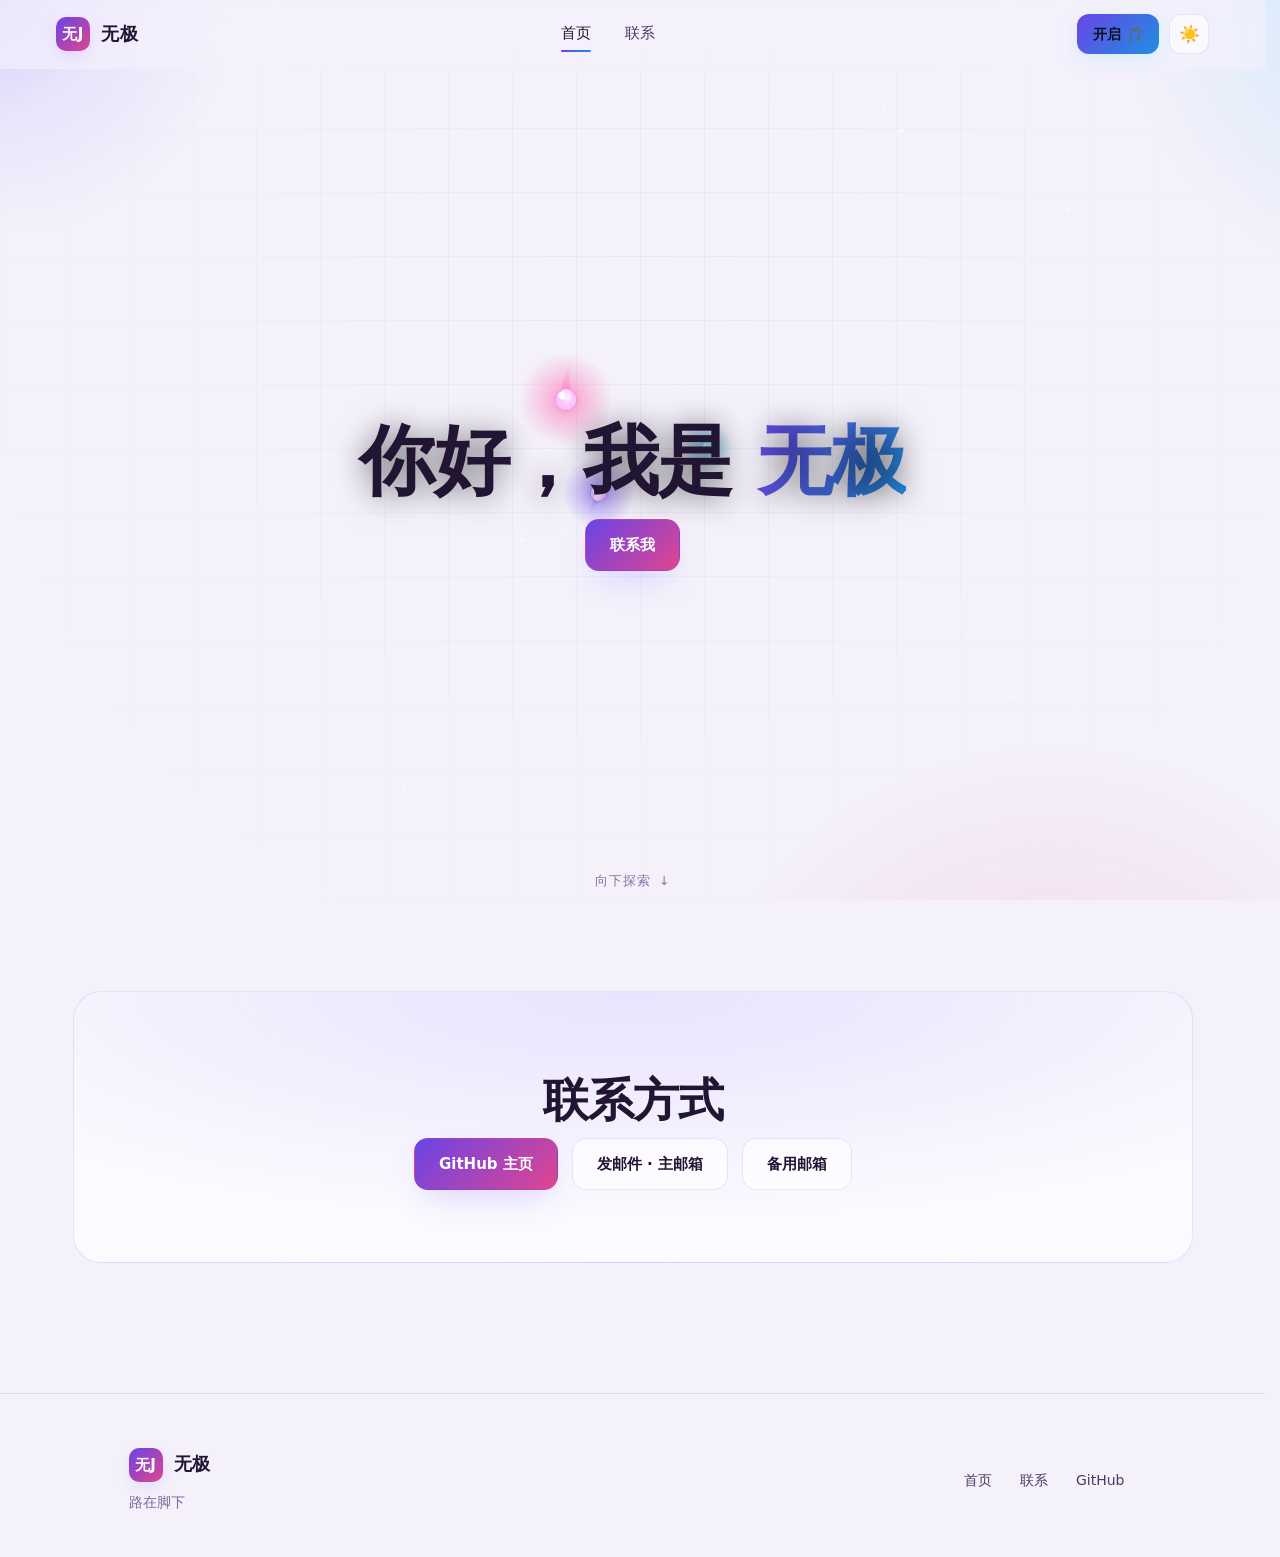
==== index.html @ 73537c63 "20260905001" ====
<!DOCTYPE html>
<html lang="zh-CN" data-theme="dark">
<head>
    <meta charset="UTF-8" />
    <meta name="viewport" content="width=device-width, initial-scale=1.0, viewport-fit=cover" />
    <title>无极 · 博客</title>
    <meta name="description" content="无极的个人博客" />
    <meta name="theme-color" content="#08070d" media="(prefers-color-scheme: dark)" />
    <meta name="theme-color" content="#f4f1fb" media="(prefers-color-scheme: light)" />
    <meta property="og:type" content="website" />
    <meta property="og:title" content="无极 · 博客" />
    <meta property="og:description" content="无极的个人博客" />
    <meta property="og:url" content="https://wuji101026.github.io/" />
    <meta name="twitter:card" content="summary" />
    <meta name="twitter:title" content="无极 · 博客" />
    <meta name="twitter:description" content="无极的个人博客" />
    <link rel="icon" href="data:image/svg+xml,%3Csvg xmlns='http://www.w3.org/2000/svg' viewBox='0 0 100 100'%3E%3Ctext y='.9em' font-size='88'%3E%F0%9F%8C%8C%3C/text%3E%3C/svg%3E" />
    <style>
        /* ========== 主题变量 ========== */
        :root,
        [data-theme="dark"] {
            color-scheme: dark;
            --nav-h: 68px;
            --bg: #08070d;
            --bg-soft: #0e0c16;
            --panel: rgba(255, 255, 255, 0.04);
            --panel-hover: rgba(255, 255, 255, 0.08);
            --border: rgba(255, 255, 255, 0.10);
            --border-strong: rgba(255, 255, 255, 0.18);
            --text: #f4eeff;
            --text-2: #c9bce0;
            --text-muted: #8d7aae;
            --text-faint: #6c5b8e;
            --accent: #8b6dff;
            --accent-2: #5ad1ff;
            --accent-3: #ff6fb0;
            --glow: rgba(139, 109, 255, 0.45);
            --grid-line: rgba(255, 255, 255, 0.045);
            --shadow: 0 30px 80px -30px rgba(0, 0, 0, 0.85);
            --nav-bg: rgba(8, 7, 13, 0.62);
        }

        [data-theme="light"] {
            color-scheme: light;
            --bg: #f4f1fb;
            --bg-soft: #ece6f7;
            --panel: rgba(255, 255, 255, 0.62);
            --panel-hover: rgba(255, 255, 255, 0.92);
            --border: rgba(124, 92, 255, 0.16);
            --border-strong: rgba(124, 92, 255, 0.34);
            --text: #221433;
            --text-2: #4d3a66;
            --text-muted: #7c6799;
            --text-faint: #a390bf;
            --accent: #6a44e6;
            --accent-2: #1f8fe0;
            --accent-3: #e0458f;
            --glow: rgba(124, 92, 255, 0.30);
            --grid-line: rgba(90, 60, 160, 0.06);
            --shadow: 0 30px 70px -34px rgba(110, 70, 180, 0.40);
            --nav-bg: rgba(244, 241, 251, 0.70);
        }

        * { margin: 0; padding: 0; box-sizing: border-box; }
        html {
            scroll-behavior: smooth;
            scroll-padding-top: var(--nav-h);
            /* 滚动条槽常驻：滚动条出现/消失不再引发整页重排 */
            scrollbar-gutter: stable;
            -webkit-text-size-adjust: 100%;
            text-size-adjust: 100%;
        }
        body {
            font-family: "PingFang SC", "Microsoft YaHei", system-ui, -apple-system, "Segoe UI", sans-serif;
            background: var(--bg);
            color: var(--text);
            line-height: 1.6;
            overflow-x: hidden;
            overscroll-behavior-y: contain;
            -webkit-font-smoothing: antialiased;
            transition: background 0.4s ease, color 0.4s ease;
        }
        /* 去除移动端点击高亮；交互元素统一用 :active 反馈代替（见「触屏反馈」段） */
        a, button { -webkit-tap-highlight-color: transparent; touch-action: manipulation; }

        /* ========== 背景层 ========== */
        .bg-fx {
            position: fixed;
            inset: 0;
            z-index: -2;
            overflow: hidden;
            pointer-events: none;
        }
        .bg-fx::before {
            content: "";
            position: absolute;
            inset: -30%;
            background:
                radial-gradient(40vw 40vw at 12% 8%, var(--glow), transparent 60%),
                radial-gradient(38vw 38vw at 88% 18%, rgba(90, 209, 255, 0.30), transparent 60%),
                radial-gradient(46vw 46vw at 70% 96%, rgba(255, 111, 176, 0.26), transparent 62%);
            filter: blur(20px);
            opacity: 0.9;
            animation: floatGlow 24s ease-in-out infinite alternate;
        }
        .bg-fx::after {
            content: "";
            position: absolute;
            inset: 0;
            background-image:
                linear-gradient(var(--grid-line) 1px, transparent 1px),
                linear-gradient(90deg, var(--grid-line) 1px, transparent 1px);
            background-size: 64px 64px;
            mask-image: radial-gradient(circle at 50% 35%, #000 0%, transparent 78%);
            -webkit-mask-image: radial-gradient(circle at 50% 35%, #000 0%, transparent 78%);
        }
        @keyframes floatGlow {
            0% { transform: translate3d(0,0,0) scale(1); }
            100% { transform: translate3d(2%, -3%, 0) scale(1.08); }
        }

        /* 三体运动：全屏背景板（位于 bg-fx 之上、页面内容之下） */
        .three-bg {
            position: fixed;
            inset: 0;
            z-index: -1;
            overflow: hidden;
            pointer-events: none;
            opacity: 0.85;
        }

        /* ========== 动态：滚动进度 + 光标光晕 ========== */
        .progress {
            position: fixed;
            top: 0; left: 0;
            height: 3px;
            width: 0%;
            background: linear-gradient(90deg, var(--accent), var(--accent-2), var(--accent-3));
            z-index: 60;
            transition: width 0.1s linear;
        }
        .cursor-glow {
            position: fixed;
            top: 0; left: 0;
            width: 540px; height: 540px;
            margin: -270px 0 0 -270px;
            border-radius: 50%;
            background: radial-gradient(circle, var(--glow), transparent 62%);
            opacity: 0.5;
            pointer-events: none;
            z-index: -1;
            will-change: transform;
            transition: opacity 0.3s ease;
        }
        @media (hover: none) { .cursor-glow { display: none; } }
        /* 触屏低端机：背景光晕层 blur 半径减半（大半径高斯模糊的初次光栅化最贵，且纹理更占显存），观感几乎无差 */
        @media (hover: none) and (pointer: coarse) {
            .bg-fx::before { filter: blur(12px); }
        }

        /* ========== 导航 ========== */
        .nav {
            position: sticky;
            top: 0;
            z-index: 50;
            display: flex;
            align-items: center;
            justify-content: space-between;
            gap: 16px;
            padding: 14px clamp(18px, 5vw, 56px);
            padding-left: max(clamp(18px, 5vw, 56px), env(safe-area-inset-left));
            padding-right: max(clamp(18px, 5vw, 56px), env(safe-area-inset-right));
            background: var(--nav-bg);
            backdrop-filter: blur(16px) saturate(150%);
            -webkit-backdrop-filter: blur(16px) saturate(150%);
            border-bottom: 1px solid transparent;
            transition: border-color 0.3s ease, background 0.3s ease;
        }
        .nav.scrolled { border-bottom-color: var(--border); }

        .brand {
            display: flex;
            align-items: center;
            gap: 11px;
            font-weight: 800;
            font-size: 18px;
            letter-spacing: 0.5px;
            color: var(--text);
            text-decoration: none;
        }
        .brand .mark {
            width: 34px; height: 34px;
            display: grid;
            place-items: center;
            border-radius: 10px;
            font-size: 15px;
            font-weight: 800;
            color: #fff;
            background: linear-gradient(135deg, var(--accent), var(--accent-3));
            box-shadow: 0 6px 18px -6px var(--glow);
        }

        .nav-links { display: flex; align-items: center; gap: 6px; }
        .nav-links a {
            position: relative;
            padding: 8px 14px;
            font-size: 14.5px;
            color: var(--text-2);
            text-decoration: none;
            border-radius: 10px;
            transition: color 0.25s ease, background 0.25s ease;
        }
        .nav-links a:hover { color: var(--text); background: var(--panel); }
        .nav-links a.active { color: var(--text); }
        .nav-links a::after {
            content: "";
            position: absolute;
            left: 14px; right: 14px; bottom: 2px;
            height: 2px;
            border-radius: 2px;
            background: linear-gradient(90deg, var(--accent), var(--accent-2));
            transform: scaleX(0);
            opacity: 0;
            transition: transform 0.35s cubic-bezier(.16,1,.3,1), opacity 0.3s ease;
        }
        .nav-links a.active::after { transform: scaleX(1); opacity: 1; }

        .nav-right { display: flex; align-items: center; gap: 10px; }
        .theme-toggle {
            width: 40px; height: 40px;
            display: grid;
            place-items: center;
            border: 1px solid var(--border);
            border-radius: 12px;
            background: var(--panel);
            color: var(--text-2);
            cursor: pointer;
            font-size: 17px;
            transition: transform 0.3s cubic-bezier(.22,1,.36,1), color 0.25s ease, border-color 0.25s ease, background 0.25s ease;
        }
        .theme-toggle:hover { color: var(--text); border-color: var(--border-strong); transform: translateY(-1px); }

        /* 右上角「开启」按钮：开关首页三体太空音乐 */
        .nav-open {
            display: inline-flex; align-items: center; gap: 6px;
            height: 40px; padding: 0 16px;
            appearance: none; -webkit-appearance: none;
            font-family: inherit; line-height: 1;
            border: none; border-radius: 12px;
            background: linear-gradient(135deg, var(--accent), var(--accent-2));
            color: #05101e; font-weight: 700; font-size: 14px;
            cursor: pointer; white-space: nowrap;
            box-shadow: 0 6px 20px rgba(91, 209, 255, .18);
            transition: transform .25s cubic-bezier(.22,1,.36,1), box-shadow .25s ease, filter .25s ease;
        }
        .nav-open:hover { transform: translateY(-1px); filter: brightness(1.05); box-shadow: 0 10px 28px rgba(91, 209, 255, .28); }
        .nav-open:active { transform: scale(.96); }
        .nav-open.on { animation: navPulse 2.4s ease-in-out infinite; }
        @keyframes navPulse {
            0%, 100% { box-shadow: 0 0 0 2px rgba(91, 209, 255, .35), 0 8px 22px rgba(91, 209, 255, .25); }
            50% { box-shadow: 0 0 0 3px rgba(91, 209, 255, .6), 0 12px 30px rgba(91, 209, 255, .45); }
        }
        @media (max-width: 560px) {
            .nav-open { padding: 0 12px; font-size: 13px; }
        }

        /* 移动端汉堡按钮（仅小屏显示） */
        .nav-toggle {
            display: none;
            width: 40px; height: 40px;
            place-items: center;
            border: 1px solid var(--border);
            border-radius: 12px;
            background: var(--panel);
            color: var(--text-2);
            cursor: pointer;
            font-size: 17px;
            transition: color 0.25s ease, border-color 0.25s ease, background 0.25s ease;
        }
        .nav-toggle:hover { color: var(--text); border-color: var(--border-strong); }

        /* 移动端下拉菜单 */
        .mobile-menu {
            position: fixed;
            top: var(--nav-h); left: 0; right: 0;
            z-index: 49;
            display: flex;
            flex-direction: column;
            gap: 4px;
            padding: 12px clamp(18px, 5vw, 56px) 18px;
            padding-left: max(clamp(18px, 5vw, 56px), env(safe-area-inset-left));
            padding-right: max(clamp(18px, 5vw, 56px), env(safe-area-inset-right));
            background: var(--nav-bg);
            backdrop-filter: blur(16px) saturate(150%);
            -webkit-backdrop-filter: blur(16px) saturate(150%);
            border-bottom: 1px solid var(--border);
            opacity: 0;
            transform: translateY(-12px);
            pointer-events: none;
            visibility: hidden;
            transition: opacity 0.3s ease, transform 0.3s cubic-bezier(.16,1,.36,1), visibility 0s linear 0.3s;
        }
        .mobile-menu.open {
            opacity: 1; transform: none; pointer-events: auto; visibility: visible;
            transition: opacity 0.3s ease, transform 0.3s cubic-bezier(.16,1,.36,1), visibility 0s;
        }
        .mobile-menu a {
            padding: 13px 14px;
            font-size: 16px;
            color: var(--text-2);
            text-decoration: none;
            border-radius: 12px;
            transition: color 0.2s ease, background 0.2s ease;
        }
        .mobile-menu a:hover,
        .mobile-menu a.active { color: var(--text); background: var(--panel); }

        /* ========== 通用容器 ========== */
        .wrap { width: 100%; max-width: 1120px; margin: 0 auto; padding: 0 clamp(18px, 5vw, 56px); }
        section { scroll-margin-top: calc(var(--nav-h) + 16px); }
        /* 离屏区块跳过渲染：降低初始布局/滚动开销（含内在尺寸防滚动条跳动） */
        #contact { content-visibility: auto; contain-intrinsic-size: auto 460px; }

        /* ========== Hero ========== */
        .hero {
            position: relative;
            min-height: calc(100vh - var(--nav-h));
            min-height: calc(100svh - var(--nav-h));
            display: grid;
            grid-template-columns: 1fr;
            align-items: center;
            gap: clamp(28px, 5vw, 72px);
            padding: clamp(40px, 8vh, 96px) 0;
        }
        .hero h1 {
            font-size: clamp(40px, 7vw, 76px);
            font-weight: 850;
            line-height: 1.04;
            letter-spacing: -1.5px;
            margin: 22px 0 18px;
            text-shadow: 0 2px 30px rgba(0, 0, 0, 0.55);
        }
        .hero h1 .grad {
            background: linear-gradient(110deg, var(--accent) 0%, var(--accent-2) 45%, var(--accent-3) 70%, var(--accent) 100%);
            background-size: 220% 220%;
            -webkit-background-clip: text;
            background-clip: text;
            -webkit-text-fill-color: transparent;
            color: transparent;
            animation: gradShift 7s ease-in-out infinite;
        }
        @keyframes gradShift {
            0%, 100% { background-position: 0% 50%; }
            50% { background-position: 100% 50%; }
        }
        .cta { display: flex; flex-wrap: wrap; gap: 14px; }

        /* Hero 入场动画（仅加载时播放一次，带错落延迟） */
        @keyframes heroIn {
            from { opacity: 0; transform: translateY(18px); }
            to   { opacity: 1; transform: none; }
        }
        .hero-copy { text-align: center; }   /* Hero 标题与按钮整体居中 */
        .hero-copy > * { animation: heroIn 0.9s cubic-bezier(.16,1,.36,1) both; }
        .hero-copy h1 { animation-delay: 0.15s; }
        .hero-copy .cta { animation-delay: 0.32s; justify-content: center; }

        .btn {
            display: inline-flex;
            align-items: center;
            gap: 9px;
            padding: 13px 24px;
            font-size: 15px;
            font-weight: 650;
            border-radius: 14px;
            text-decoration: none;
            cursor: pointer;
            border: 1px solid transparent;
            /* 更柔的缓动：接近用短缓动跟手，离开用长缓动回弹，避免「啪」地弹起 */
            transition: transform 0.3s cubic-bezier(.22,1,.36,1), box-shadow 0.35s ease, background 0.3s ease, border-color 0.3s ease, color 0.3s ease;
        }
        /* will-change 仅在悬浮时开启，避免所有按钮常驻合成层（省内存、防图层爆炸） */
        .btn:hover { will-change: transform; }
        .btn-primary {
            color: #fff;
            background: linear-gradient(135deg, var(--accent), var(--accent-3));
            box-shadow: 0 14px 34px -12px var(--glow);
        }
        /* hover 仅作兜底（无 JS / 触屏时）；实际跟手位移由磁力脚本接管 */
        .btn-primary:hover { transform: translateY(-3px) scale(1.02); box-shadow: 0 22px 46px -12px var(--glow); }
        .btn-ghost {
            color: var(--text);
            background: var(--panel);
            border-color: var(--border);
        }
        .btn-ghost:hover { transform: translateY(-3px) scale(1.02); border-color: var(--border-strong); background: var(--panel-hover); }

        /* 三体运动画布：全屏背景板（3D 引力模拟 + 透视投影，真实牛顿引力混沌积分）。 */
        .orbit3d {
            position: absolute; inset: 0;
            width: 100%; height: 100%;
            display: block;
        }

        /* 向下滚动指示器 */
        .scroll-hint {
            position: absolute;
            left: 50%; bottom: 10px;
            transform: translateX(-50%);
            display: inline-flex;
            align-items: center;
            gap: 8px;
            font-size: 12.5px;
            letter-spacing: 1px;
            color: var(--text-muted);
            text-decoration: none;
            opacity: 0;
            animation: hintIn 0.8s ease 1.1s both;
        }
        .scroll-hint span { display: inline-block; animation: bob 1.8s ease-in-out infinite; }
        @keyframes hintIn { from { opacity: 0; } to { opacity: 0.9; } }
        @keyframes bob { 0%, 100% { transform: translateY(0); } 50% { transform: translateY(5px); } }

        .section-pad { padding: clamp(56px, 10vh, 110px) 0; }

        /* ========== 联系 ========== */
        .contact {
            text-align: center;
            border-radius: 28px;
            border: 1px solid var(--border);
            background:
                radial-gradient(120% 140% at 50% 0%, rgba(139,109,255,0.16), transparent 60%),
                var(--panel);
            padding: clamp(40px, 7vw, 72px) 24px;
        }
        .contact h2 { font-size: clamp(28px, 5vw, 46px); font-weight: 850; letter-spacing: -1px; }
        .contact .cta { justify-content: center; }

        /* ========== 页脚 ========== */
        .footer {
            margin-top: 40px;
            border-top: 1px solid var(--border);
            padding: clamp(36px, 6vh, 60px) 0 44px;
        }
        .footer-inner {
            display: flex;
            flex-wrap: wrap;
            align-items: center;
            justify-content: space-between;
            gap: 22px;
        }
        .f-brand p { color: var(--text-muted); font-size: 13.5px; margin-top: 10px; }
        .f-links { display: flex; flex-wrap: wrap; gap: 4px; }
        .f-links a {
            padding: 8px 12px;
            font-size: 14px;
            color: var(--text-2);
            text-decoration: none;
            border-radius: 10px;
            transition: color 0.2s ease, background 0.2s ease;
        }
        .f-links a:hover { color: var(--text); background: var(--panel); }

        /* ========== 回到顶部按钮 ========== */
        .to-top {
            position: fixed;
            right: max(clamp(16px, 3vw, 28px), env(safe-area-inset-right));
            bottom: max(clamp(16px, 3vw, 28px), env(safe-area-inset-bottom));
            width: 48px; height: 48px;
            display: grid;
            place-items: center;
            border: none;
            border-radius: 14px;
            background: linear-gradient(135deg, var(--accent), var(--accent-3));
            color: #fff;
            font-size: 20px;
            cursor: pointer;
            box-shadow: 0 14px 34px -12px var(--glow);
            opacity: 0;
            transform: translateY(16px) scale(0.9);
            pointer-events: none;
            z-index: 55;
            transition: opacity 0.35s ease, transform 0.35s cubic-bezier(.22,1,.36,1), box-shadow 0.3s ease;
        }
        .to-top.show { opacity: 1; transform: none; pointer-events: auto; }
        .to-top:hover { box-shadow: 0 22px 46px -12px var(--glow); }

        /* ========== 滚动揭示 ========== */
        .reveal { opacity: 0; }
        .reveal.in { animation: revealIn 0.8s cubic-bezier(.16,1,.36,1) both; }
        @keyframes revealIn {
            from { opacity: 0; transform: translateY(26px) scale(0.985); }
            to   { opacity: 1; transform: none; }
        }

        /* ========== 键盘焦点可见（无障碍）========== */
        :focus-visible {
            outline: 2px solid var(--accent-2);
            outline-offset: 3px;
            border-radius: 8px;
        }

        /* ========== 触屏反馈（手机操作逻辑） ========== */
        /* 触屏设备：禁用仅 hover 的位移/倾斜，避免点击后「粘滞 hover」 */
        @media (hover: none) {
            .btn-primary:hover,
            .btn-ghost:hover { transform: none; }
            .nav-links a:hover { color: var(--text-2); background: transparent; }
        }
        /* 触摸按压反馈：跟手、轻微回弹 */
        .btn:active { transform: scale(0.96); }
        .theme-toggle:active,
        .nav-toggle:active { transform: scale(0.92); }
        .nav-links a:active,
        .mobile-menu a:active { background: var(--panel); color: var(--text); }

        /* ========== 响应式 ========== */
        @media (max-width: 860px) {
            .hero { grid-template-columns: 1fr; text-align: left; min-height: auto; padding-top: 48px; }
        }
        @media (max-width: 560px) {
            :root { --nav-h: 60px; }
            .nav-links { display: none; }
            .nav-toggle { display: grid; }
            .scroll-hint { display: none; }
            /* 主行动按钮整行铺满，拇指好点 */
            .cta { flex-direction: column; }
            .cta .btn { width: 100%; justify-content: center; }
            /* 页脚窄屏堆叠 */
            .footer-inner { flex-direction: column; align-items: flex-start; gap: 18px; }
            .contact { padding: clamp(32px, 8vw, 48px) 18px; }
        }
        @media (max-width: 420px) {
            .hero { padding-top: 30px; }
            .hero h1 { font-size: clamp(30px, 9vw, 42px); letter-spacing: -1px; }
            .contact h2 { font-size: clamp(24px, 7vw, 34px); }
            .f-brand p { font-size: 13px; }
        }
        /* 大于 560 时强制隐藏移动菜单（避免横屏/旋转后残留） */
        @media (min-width: 561px) {
            .mobile-menu { display: none !important; }
        }

        /* 本站点刻意不响应系统「减弱动效 (prefers-reduced-motion: reduce)」——
           所有动画（背景流光、文字渐变流光、三体轨道旋转、Hero 入场、滚动揭示、
           磁力按钮、光标光晕、平滑回到顶部）一律按设备是否支持 hover 决定是否运行，
           忽略该无障碍偏好。此为站点所有者主动决定。 */
    </style>
    <script>
        // 防首屏闪烁（FOUC）：在 <body> 解析前定好主题
        (function () {
            try {
                var saved = localStorage.getItem('wj-theme');
                var sysDark = window.matchMedia('(prefers-color-scheme: dark)').matches;
                document.documentElement.setAttribute('data-theme', saved || (sysDark ? 'dark' : 'light'));
            } catch (e) {}
        })();
    </script>
</head>
<body>
    <div class="bg-fx" aria-hidden="true"></div>
    <div class="three-bg" aria-hidden="true">
        <canvas class="orbit3d" id="threeBody"></canvas>
    </div>
    <div class="progress" id="progress"></div>
    <div class="cursor-glow" id="cursorGlow" aria-hidden="true"></div>

    <!-- 导航 -->
    <nav class="nav" id="nav">
        <a class="brand" href="#top">
            <span class="mark">无J</span>
            <span>无极</span>
        </a>
        <div class="nav-links">
            <a href="#top" class="active">首页</a>
            <a href="#contact">联系</a>
        </div>
        <div class="nav-right">
            <button class="nav-open" id="openBtn" type="button" title="开启 / 关闭首页三体太空音乐">开启 🎵</button>
            <button class="theme-toggle" id="themeToggle" aria-label="切换主题" title="切换深浅色">🌙</button>
            <button class="nav-toggle" id="navToggle" aria-label="打开菜单" aria-expanded="false" aria-controls="mobileMenu">☰</button>
        </div>
    </nav>
    <!-- 移动端下拉菜单 -->
    <div class="mobile-menu" id="mobileMenu">
        <a href="#top" class="active">首页</a>
        <a href="#contact">联系</a>
    </div>

    <!-- Hero -->
    <header class="wrap hero" id="top">
        <div class="hero-copy">
            <h1>你好，我是 <span class="grad">无极</span></h1>
            <div class="cta">
                <a class="btn btn-primary" href="#contact">联系我</a>
            </div>
        </div>
        <a class="scroll-hint" href="#contact" aria-label="向下浏览">向下探索 <span>↓</span></a>
    </header>

    <!-- 联系 -->
    <section class="wrap section-pad" id="contact">
        <div class="contact reveal">
            <h2>联系方式</h2>
            <div class="cta">
                <a class="btn btn-primary" href="https://github.com/wuji4301" target="_blank" rel="noopener">GitHub 主页</a>
                <a class="btn btn-ghost" href="mailto:1415789411@qq.com">发邮件 · 主邮箱</a>
                <a class="btn btn-ghost" href="mailto:q962464_0727@qq.com">备用邮箱</a>
            </div>
        </div>
    </section>

    <!-- 页脚 -->
    <footer class="footer">
        <div class="wrap footer-inner">
            <div class="f-brand">
                <a class="brand" href="#top">
                    <span class="mark">无J</span>
                    <span>无极</span>
                </a>
                <p>路在脚下</p>
            </div>
            <nav class="f-links" aria-label="页脚导航">
                <a href="#top">首页</a>
                <a href="#contact">联系</a>
                <a href="https://github.com/wuji4301" target="_blank" rel="noopener">GitHub</a>
            </nav>
        </div>
    </footer>

    <!-- 回到顶部 -->
    <button class="to-top" id="toTop" aria-label="返回顶部">↑</button>

    <script>
        // 主题切换：首屏主题已由 <head> 内联脚本定好，这里接管按钮与偏好
        (function () {
            var root = document.documentElement;
            var btn = document.getElementById('themeToggle');
            var mql = window.matchMedia('(prefers-color-scheme: dark)');
            function apply(t) {
                root.setAttribute('data-theme', t);
                btn.textContent = t === 'dark' ? '🌙' : '☀️';
            }
            apply(root.getAttribute('data-theme') || 'dark'); // 同步按钮图标
            btn.addEventListener('click', function () {
                var next = root.getAttribute('data-theme') === 'dark' ? 'light' : 'dark';
                apply(next);
                try { localStorage.setItem('wj-theme', next); } catch (e) {}
            });
            // 仅在用户未手动设定时跟随系统切换
            mql.addEventListener('change', function (e) {
                if (!localStorage.getItem('wj-theme')) apply(e.matches ? 'dark' : 'light');
            });
        })();

        // 导航栏滚动描边（统一在 onScroll 中处理）
        var nav = document.getElementById('nav');
        var _docH = 0;   // 文档可滚动高度缓存（measureDoc 写入，syncContactActive 读取）

        // 滚动揭示：单例 observer
        var revealIO = new IntersectionObserver(function (entries) {
            entries.forEach(function (e) {
                if (e.isIntersecting) { e.target.classList.add('in'); revealIO.unobserve(e.target); }
            });
        }, { threshold: 0.12 });
        function observeReveal(el) { revealIO.observe(el); }
        document.querySelectorAll('.reveal').forEach(observeReveal);

        // 导航高亮（桌面链接 + 移动菜单同步）
        var sections = ['top', 'contact'].map(function (id) { return document.getElementById(id); });
        var links = document.querySelectorAll('.nav-links a, .mobile-menu a');
        // 统一设置当前高亮项：spy 与末屏兜底共用，去掉重复循环
        function setActive(id) {
            links.forEach(function (l) {
                var on = l.getAttribute('href') === '#' + id;
                l.classList.toggle('active', on);
                if (on) { l.setAttribute('aria-current', 'page'); }
                else { l.removeAttribute('aria-current'); }
            });
        }
        var spy = new IntersectionObserver(function (entries) {
            entries.forEach(function (e) {
                if (e.isIntersecting) setActive(e.target.id);
            });
        }, { rootMargin: '-45% 0px -50% 0px' });
        sections.forEach(function (s) { if (s) spy.observe(s); });

        // 末屏兜底：滚到页面底部时高亮「联系」（最后一个区块太矮，进不了判定带）
        function syncContactActive() {
            if (window.scrollY >= _docH - 4) setActive('contact');
        }
        // 「联系」兜底高亮交由统一 onScroll 调度

        // 移动端汉堡菜单
        var navToggle = document.getElementById('navToggle');
        var mobileMenu = document.getElementById('mobileMenu');
        function setMenu(open) {
            mobileMenu.classList.toggle('open', open);
            navToggle.setAttribute('aria-expanded', open ? 'true' : 'false');
            navToggle.setAttribute('aria-label', open ? '关闭菜单' : '打开菜单');
            navToggle.textContent = open ? '✕' : '☰';
        }
        navToggle.addEventListener('click', function () {
            setMenu(!mobileMenu.classList.contains('open'));
        });
        mobileMenu.querySelectorAll('a').forEach(function (a) {
            a.addEventListener('click', function () { setMenu(false); });
        });
        document.addEventListener('click', function (e) {
            if (mobileMenu.classList.contains('open') &&
                !mobileMenu.contains(e.target) && !navToggle.contains(e.target)) {
                setMenu(false);
            }
        });

        // 滚动进度条（页面高度缓存：静态页只在 resize/load 后重测，滚动帧内不再触发强制布局）
        var progressEl = document.getElementById('progress');
        function measureDoc() { _docH = document.documentElement.scrollHeight - window.innerHeight; }
        window.addEventListener('resize', measureDoc);
        window.addEventListener('load', measureDoc);
        measureDoc();
        function updateProgress() {
            progressEl.style.width = (_docH > 0 ? (window.scrollY / _docH) * 100 : 0) + '%';
        }

        // 光标光晕 + 按钮磁力：强制开启，忽略系统「减弱动效」偏好
        // 仅由设备是否支持 hover 决定（触屏不跑，避免按钮漂移），不再受 reduceMotion 影响
        var canHover = window.matchMedia('(hover: hover)').matches;
        var cursorGlow = document.getElementById('cursorGlow');
        if (canHover) {
            window.addEventListener('pointermove', function (e) {
                cursorGlow.style.transform = 'translate3d(' + e.clientX + 'px,' + e.clientY + 'px,0)';
            }, { passive: true });

            // 按钮磁力 + 接近感应（连续 lerp 缓动，软跟随，不靠 CSS transition 重启）
            //  ① 光标进入半径（尚未触碰）→ 按钮轻轻迎向光标
            //  ② 进入按钮内 → 彻底跟手
            //  ③ 离开/远离 → 缓动归位
            var magEls = Array.prototype.slice.call(document.querySelectorAll('.btn, .theme-toggle'));
            var RADIUS = 180;       // 接近感应半径(px)
            var MAX_PULL = 10;      // 接近时最大迎向位移(px)
            var SPEED = 60;         // 光标跟随：px/秒，线性匀速
            var LIFT_DUR = 0.55;    // 弹起时长(秒)：ease-out 缓动，越大越慢越柔
            var SPEED_S = 0.5;      // scale：每秒变化量
            var easeOut = function (t) { return 1 - Math.pow(1 - t, 3); }; // easeOutCubic
            magEls.forEach(function (el) {
                // transform 由 rAF 逐帧缓动接管，去掉 transition 里的 transform，避免双重缓动打架
                el.style.transition = 'box-shadow 0.4s ease, background 0.35s ease, border-color 0.35s ease, color 0.35s ease';
                el._x = 0; el._y = 0; el._plift = 0; el._s = 1;
                el._tx = 0; el._ty = 0; el._ts = 1;
                el._liftP = 0; el._liftFrom = 0; el._liftTo = 0; el._liftT0 = 0; // 弹起缓动进度
                el._inside = false;
                var s = el.classList.contains('theme-toggle') ? 0.18 : 0.3;
                el.addEventListener('pointerenter', function () {
                    el._inside = true; el._plift = 0;
                    el._liftFrom = el._liftP; el._liftTo = 1; el._liftT0 = performance.now();
                });
                el.addEventListener('pointermove', function (e) {
                    if (!el._inside) return;
                    var r = el.getBoundingClientRect();
                    el._tx = (e.clientX - (r.left + r.width / 2)) * s;   // 跟随光标横向
                    el._ty = (e.clientY - (r.top + r.height / 2)) * s;  // 跟随光标纵向
                    el._ts = 1.03;
                });
                el.addEventListener('pointerleave', function () {
                    el._inside = false; el._tx = 0; el._ty = 0; el._ts = 1;
                    el._liftFrom = el._liftP; el._liftTo = 0; el._liftT0 = performance.now();
                });
            });

            var pmx = 0, pmy = 0, lastPointerMove = -1e9;
            window.addEventListener('pointermove', function (e) {
                pmx = e.clientX; pmy = e.clientY;
                lastPointerMove = performance.now();
                if (!running) wake();
            }, { passive: true });

            // 布局矩形缓存：滚动/缩放时才失效。原来指针每动一帧就对每个按钮
            // getBoundingClientRect（强制布局读取），现在稳态指针移动 0 次布局读取
            function clearMagRects() { for (var i = 0; i < magEls.length; i++) magEls[i]._rect = null; }
            window.addEventListener('scroll', clearMagRects, { passive: true });
            window.addEventListener('resize', clearMagRects);

            // 空闲休眠：指针静止且所有元素已归位时停止 rAF，降低空闲 CPU
            var running = false, rafId = 0;
            function wake() {
                if (running) return;
                running = true; last = 0;
                rafId = requestAnimationFrame(tick);
            }

            // 跟随用基于时间的匀速（刷新率无关）；弹起用 ease-out 缓动（有"落位"的动画感）
            var last = 0;
            function tick(now) {
                if (!last) last = now;
                var dt = (now - last) / 1000;
                last = now;
                if (dt > 0.05) dt = 0.05;            // 卡顿/切后台时钳制，避免跳变
                var stepF = SPEED * dt;              // 本帧跟随步长
                var stepS = SPEED_S * dt;            // 本帧 scale 步长
                for (var i = 0; i < magEls.length; i++) {
                    var el = magEls[i];
                    // 弹起缓动（ease-out）：不再匀速机械，有减速落位感
                    if (el._liftP !== el._liftTo) {
                        var lt = (now - el._liftT0) / 1000 / LIFT_DUR;
                        if (lt >= 1) { el._liftP = el._liftTo; }
                        else { el._liftP = el._liftFrom + (el._liftTo - el._liftFrom) * easeOut(lt); }
                    }
                    if (!el._inside) {
                        var r = el._rect || (el._rect = el.getBoundingClientRect());
                        var cx = r.left + r.width / 2, cy = r.top + r.height / 2;
                        var dx = pmx - cx, dy = pmy - cy;
                        var dist = Math.hypot(dx, dy);
                        var edge = dist - Math.hypot(r.width / 2, r.height / 2); // 到边缘的最近距离
                        if (edge < RADIUS && edge > -24 && dist > 0.001) {
                            var t = Math.max(0, 1 - Math.max(0, edge) / RADIUS); // 0→1 越近越强
                            var pull = t * MAX_PULL * 0.6;
                            el._tx = dx / dist * pull;   // 迎向光标
                            el._ty = dy / dist * pull;
                            el._plift = -2 * t;          // 靠近时轻微弹起
                            el._ts = 1 + 0.02 * t;
                        } else { el._tx = 0; el._ty = 0; el._plift = 0; el._ts = 1; }
                    }
                    // 光标跟随：线性匀速（按 dt 缩放，刷新率无关）
                    var ddx = el._tx - el._x, ddy = el._ty - el._y;
                    var dd = Math.hypot(ddx, ddy);
                    if (dd <= stepF) { el._x = el._tx; el._y = el._ty; }
                    else { el._x += ddx / dd * stepF; el._y += ddy / dd * stepF; }
                    // scale：线性
                    var ds = el._ts - el._s;
                    if (Math.abs(ds) <= stepS) { el._s = el._ts; }
                    else { el._s += (ds > 0 ? 1 : -1) * stepS; }
                    var totalLift = -3 * el._liftP + el._plift;
                    if (el._x === 0 && el._y === 0 && el._liftP === 0 && el._plift === 0 && el._s === 1) {
                        el.style.transform = '';
                    } else {
                        el.style.transform = 'translate(' + el._x.toFixed(2) + 'px,' + (el._y + totalLift).toFixed(2) + 'px) scale(' + el._s.toFixed(3) + ')';
                    }
                }
                // 指针刚动过 → 继续；否则判断是否都已归位，可休眠
                var active = (now - lastPointerMove) < 120;
                if (!active) {
                    for (var k = 0; k < magEls.length; k++) {
                        var m = magEls[k];
                        if (m._x !== m._tx || m._y !== m._ty || m._s !== m._ts || m._liftP !== m._liftTo) { active = true; break; }
                    }
                }
                if (active) { rafId = requestAnimationFrame(tick); }
                else { running = false; }
            }
            wake();
        }

        // 回到顶部按钮：滚动一定距离后浮现（统一在 onScroll 中处理）
        var toTop = document.getElementById('toTop');
        // 回到顶部：加速（ease-in）滚动——先慢后快，越接近顶部越快
        function scrollToTopLinear() {
            var startY = window.scrollY;
            if (startY <= 0) return;
            var dur = Math.min(900, Math.max(300, startY * 0.4)); // 距离越远略久，但有界（短页 300ms、长页封顶 900ms）
            var startTime = null;
            function step(now) {
                if (startTime === null) startTime = now;
                var t = Math.min((now - startTime) / dur, 1);
                var eased = t * t; // ease-in：进度先慢后快，呈现加速上滑
                // 强制 behavior:'instant' 瞬时定位：'auto' 会继承 html{scroll-behavior:smooth}，
                // 导致每帧又被平滑化一次，加速节奏被覆盖、看起来仍是一瞬到顶
                window.scrollTo({ top: startY * (1 - eased), left: 0, behavior: 'instant' });
                if (t < 1) requestAnimationFrame(step);
            }
            requestAnimationFrame(step);
        }
        toTop.addEventListener('click', function () {
            scrollToTopLinear();
        });

        // 统一滚动处理（rAF 节流：单次滚动只触发一帧，合并描边/进度/回到顶部/导航高亮）
        var _ticking = false;
        function onScroll() {
            if (_ticking) return;
            _ticking = true;
            requestAnimationFrame(function () {
                var y = window.scrollY;
                nav.classList.toggle('scrolled', y > 12);
                toTop.classList.toggle('show', y > 600);
                updateProgress();
                syncContactActive();
                _ticking = false;
            });
        }
        window.addEventListener('scroll', onScroll, { passive: true });
        onScroll();

        // ========== 三体运动（真实牛顿引力 · 混沌模拟 · 3D） ==========
        // 随机初始条件 + 牛顿引力实时积分（verlet）。对初值极度敏感，轨迹不可预测，
        // 每次刷新都是不同的"宇宙"；不周期性重播种（连续演化），仅数值发散时兜底重置。
        // 3D 呈现：轨道为真正的三维缠绕（位置/速度均三维随机）+ 带倾角环绕相机 + 深度视差星空
        // + 近大远小透视 + 球体高光。带拖尾与引力三角网。
        (function () {
            var canvas = document.getElementById('threeBody');
            if (!canvas) return;
            var ctx = canvas.getContext('2d');
            var host = canvas.parentElement;
            // 画质档位 0/1/2：0=省电（弱机/低内存），1=均衡（触屏/手机），2=全效（桌面）
            var _coarse = window.matchMedia('(pointer: coarse)').matches;
            var _cores = navigator.hardwareConcurrency || 8;
            var _mem = navigator.deviceMemory || 8;
            var tier = (_cores <= 4 || _mem <= 4) ? 0 : (_coarse ? 1 : 2);
            // 渲染像素上限按档位收紧：高 DPR 屏（手机 3x / Retina 2x）若把 devicePixelRatio
            // 直接当渲染倍率，每帧画布面积会暴增 4~9 倍。canvas 只是内容之下的装饰层，
            // 分辨率略降（星点是低频小光点）肉眼无差，却可省下大量 GPU 带宽 / 显存 / 耗电。
            var DPR_CAP = [1.25, 1.5, 1.75][tier];
            var dpr = Math.min(window.devicePixelRatio || 1, DPR_CAP);
            var FRAME_MS = tier === 0 ? 41 : 33; // ~24fps（弱机）/ ~30fps（常规）装饰帧率
            var STAR_SCALE = tier === 0 ? 0.6 : 1; // 弱机再降 40% 星点密度（省逐帧绘制量）
            var W = 0, H = 0;
            function resize() {
                W = window.innerWidth;
                H = window.innerHeight;
                canvas.width = Math.round(W * dpr);
                canvas.height = Math.round(H * dpr);
                canvas.style.width = W + 'px';
                canvas.style.height = H + 'px';
                ctx.setTransform(dpr, 0, 0, dpr, 0, 0);
                stars = makeStars(); // 按当前视口面积重算星点密度（无限视差星场）
            }
            resize();
            // 移动端地址栏收起/展开也会触发 resize（高度小幅抖动），逐次重建画布+星场
            // 代价高且星空会闪跳；去抖 120ms，只响应「真正的」尺寸变化
            var rsTimer = 0;
            window.addEventListener('resize', function () {
                clearTimeout(rsTimer);
                rsTimer = setTimeout(resize, 120);
            });

            var colors = ['#8b6dff', '#5ad1ff', '#ff6fb0']; // accent / accent-2 / accent-3
            var G = 1, SOFT = 0.1, SUB_H = 0.004, SPEED = 0.3, TRAIL = 120;
            var bodies = [], trail = [[], [], []], stars = [];
            // 真正的混沌三体：随机初始条件 + 牛顿引力实时积分
            // （不再使用稳定的 8 字周期解——那只是"看起来像"三体，其实是确定的循环）
            // 背景星空：充满整个运动空间的固定"星点"，与三体同坐标系、同相机旋转，
            // 随视角转动产生运动视差 —— 这是 3D 感的重要参照物（近点漂移快、远点漂移慢）。
            // 背景星空：以屏幕为"虚拟瓦片"无缝平铺的【无限】视差星场。
            // 星点用归一化坐标 (x,y∈[0,1) 落在略大于视口的瓦片内)，随相机偏航/俯仰漂移并对瓦片尺寸取模回绕
            // → 永远填满视口、永不到边、永不枯竭（即"无限"）；depth 越大 → 漂移越快、越大越亮（纵深视差）。
            function makeStars() {
                var N = Math.max(220, Math.min(520, Math.round(W * H / 9000))); // 按屏幕面积自适应密度
                var arr = [];
                for (var i = 0; i < N; i++) {
                    arr.push({
                        x: Math.random(),                 // 瓦片内归一化横向位置 [0,1)
                        y: Math.random(),                 // 瓦片内归一化纵向位置 [0,1)
                        depth: Math.random(),             // 0(远)→1(近)：决定视差速度/大小/亮度
                        tw0: Math.random() * 6.2832,      // 闪烁相位
                        tws: 0.3 + Math.random() * 0.8,   // 闪烁速度
                        sz: 0.5 + Math.random() * 1.4     // 星点基础大小
                    });
                }
                return arr;
            }
            function seed() {
                bodies = [];
                for (var i = 0; i < 3; i++) {
                    // 三维球分布：位置与速度均取三维随机方向 → 轨道真正脱离单一平面，
                    // 三体在空间里互相缠绕，环绕视角下可清楚看到深度层次
                    var rad = 0.35 + Math.random() * 0.75;
                    var th = Math.random() * Math.PI * 2, ph = Math.acos(2 * Math.random() - 1);
                    var sp = 0.25 + Math.random() * 0.45;
                    var vth = Math.random() * Math.PI * 2, vph = Math.acos(2 * Math.random() - 1);
                    bodies.push({
                        x: Math.cos(th) * Math.sin(ph) * rad,
                        y: Math.sin(th) * Math.sin(ph) * rad,
                        z: Math.cos(ph) * rad,
                        vx: Math.cos(vth) * Math.sin(vph) * sp,
                        vy: Math.sin(vth) * Math.sin(vph) * sp,
                        vz: Math.cos(vph) * sp,
                        m: 0.8 + Math.random() * 0.5, c: colors[i]
                    });
                }
                // 消去总动量，避免整体漂移；质心留在原点附近
                var px = 0, py = 0, pz = 0, M = 0;
                for (var i = 0; i < 3; i++) { px += bodies[i].m * bodies[i].vx; py += bodies[i].m * bodies[i].vy; pz += bodies[i].m * bodies[i].vz; M += bodies[i].m; }
                for (var i = 0; i < 3; i++) { bodies[i].vx -= px / M; bodies[i].vy -= py / M; bodies[i].vz -= pz / M; }
                trail = [[], [], []];
                stars = makeStars();
            }
            seed();

            function accel() {
                var a = [{ x: 0, y: 0, z: 0 }, { x: 0, y: 0, z: 0 }, { x: 0, y: 0, z: 0 }];
                for (var i = 0; i < 3; i++) {
                    for (var j = 0; j < 3; j++) {
                        if (i === j) continue;
                        var dx = bodies[j].x - bodies[i].x,
                            dy = bodies[j].y - bodies[i].y,
                            dz = bodies[j].z - bodies[i].z;
                        var d2 = dx * dx + dy * dy + dz * dz + SOFT * SOFT;
                        var inv = 1 / Math.sqrt(d2);
                        var f = G * bodies[j].m * inv * inv * inv; // G*m/d^3（含软化，避免近距离奇点）
                        a[i].x += f * dx; a[i].y += f * dy; a[i].z += f * dz;
                    }
                }
                return a;
            }
            function verlet(h) {
                var a0 = accel();
                for (var i = 0; i < 3; i++) {
                    bodies[i].x += bodies[i].vx * h + 0.5 * a0[i].x * h * h;
                    bodies[i].y += bodies[i].vy * h + 0.5 * a0[i].y * h * h;
                    bodies[i].z += bodies[i].vz * h + 0.5 * a0[i].z * h * h;
                }
                var a1 = accel();
                for (var i = 0; i < 3; i++) {
                    bodies[i].vx += 0.5 * (a0[i].x + a1[i].x) * h;
                    bodies[i].vy += 0.5 * (a0[i].y + a1[i].y) * h;
                    bodies[i].vz += 0.5 * (a0[i].z + a1[i].z) * h;
                }
            }
            // 颜色字符串缓存：alpha 量化到 1/32 后按 key 缓存。拖尾/星点每帧原本要
            // 新建几百个临时 rgba 字符串（GC 压力大），量化后视觉差异不可感知
            var _colCache = {};
            function hexA(hex, a) {
                var q = Math.max(0, Math.round(a * 32) / 32);
                var key = hex + q, s = _colCache[key];
                if (s === undefined) {
                    var n = parseInt(hex.slice(1), 16);
                    s = 'rgba(' + ((n >> 16) & 255) + ',' + ((n >> 8) & 255) + ',' + (n & 255) + ',' + q + ')';
                    _colCache[key] = s;
                }
                return s;
            }
            var _whiteCache = [];
            function whiteA(a) {
                var q = Math.max(0, Math.min(1, Math.round(a * 24) / 24));
                var s = _whiteCache[q];
                if (s === undefined) { s = _whiteCache[q] = 'rgba(255,255,255,' + q + ')'; }
                return s;
            }

            var simTime = 0, last = 0, rafOn = false, visible = true;
            // FRAME_MS 已在 IIFE 顶部按画质档位定好（24~30fps 装饰帧率）
            function step(now) {
                if (!visible) { rafOn = false; return; }
                requestAnimationFrame(step);
                if (!last) last = now;
                var elapsed = now - last;
                var target = FRAME_MS;
                if (elapsed < target) return; // 未到目标帧：仅排队，跳过本轮计算与绘制
                var rdt = Math.min(elapsed / 1000, 0.05); last = now;
                var adv = SPEED * rdt;
                // 自适应子步：近距离遭遇时引力极强，固定步长会注入能量→数值发散(花屏)。
                // 按当前最大加速度估算安全步长，暴力接近时自动细分，避免 NaN/Infinity。
                var a0 = accel();
                var maxA = 0;
                for (var i = 0; i < 3; i++) {
                    var am = Math.sqrt(a0[i].x * a0[i].x + a0[i].y * a0[i].y + a0[i].z * a0[i].z);
                    if (am > maxA) maxA = am;
                }
                var h = Math.min(SUB_H, 0.06 / Math.sqrt(maxA + 1e-6));
                var n = Math.max(1, Math.ceil(adv / h));
                if (n > 1500) { n = 1500; h = adv / n; } // 极端情况限幅，避免卡死
                for (var s = 0; s < n; s++) { verlet(h); simTime += h; }
                // 数值兜底：若仍发散成非有限值（极罕见），重置宇宙以免永久花屏（非周期性重启）
                for (var i = 0; i < 3; i++) {
                    var bd = bodies[i];
                    if (!isFinite(bd.x) || !isFinite(bd.y) || !isFinite(bd.z) ||
                        !isFinite(bd.vx) || !isFinite(bd.vy) || !isFinite(bd.vz)) { seed(); break; }
                }
                draw();
                updateAudio();
                if (audioReady && musicOn && now - pluckT > 6000) { pluckT = now; pluck(curFreq[Math.floor(Math.random() * 3)]); }
            }

            var fitScale = Math.min(W, H) * 0.24; // 自适应缩放（平滑跟随，避免天体被甩出画面）
            var Rsmooth = 1;          // 平滑后的包围半径（消除相机距离/缩放随单帧 R 跳变 → 画面抖动）
            var _tx = [], _ty = [], _tp = []; // 拖尾重投影复用缓冲（免每帧数百个临时对象）
            function draw() {
                ctx.clearRect(0, 0, W, H);
                // 质心回正：消去整体漂移，让三体始终居中
                var cx = 0, cy = 0, cz = 0;
                for (var i = 0; i < 3; i++) { cx += bodies[i].x; cy += bodies[i].y; cz += bodies[i].z; }
                cx /= 3; cy /= 3; cz /= 3;
                // 自适应缩放（甩飞时缩小跟随，不重播种，连续演化）
                var R = 0;
                for (var i = 0; i < 3; i++) {
                    var d = Math.hypot(bodies[i].x - cx, bodies[i].y - cy, bodies[i].z - cz);
                    if (d > R) R = d;
                }
                Rsmooth += (R - Rsmooth) * 0.06; // 平滑包围半径，避免 camZ/缩放随单帧 R 跳变 → 画面抖动
                var Rfit = Math.min(Rsmooth, 7); // 限制缩放下限：被甩飞的天体可飘出画面，但避免整体缩成一点
                var targetS = (Math.min(W, H) * 0.42) / Math.max(Rfit * 1.2, 0.6);
                fitScale += (targetS - fitScale) * 0.06;

                // 相机：固定俯仰倾角（把 z 轴差异直接映射成画面上的上下错位 → 立体感），
                // 缓慢环绕。俯仰/相机距离均已平滑，画面稳定无抖动。
                var ax = 0.62, ay = simTime * 0.28;
                var cyr = Math.cos(ay), syr = Math.sin(ay), cxr = Math.cos(ax), sxr = Math.sin(ax);
                var camZ = Math.max(2.4, Rsmooth * 1.5), S = fitScale;
                var proj = [];
                for (var i = 0; i < 3; i++) {
                    var b = bodies[i];
                    var rx = b.x - cx, ry = b.y - cy, rz = b.z - cz;
                    // 绕 Y 轴旋转
                    var x1 = rx * cyr + rz * syr, z1 = -rx * syr + rz * cyr, y1 = ry;
                    // 绕 X 轴旋转
                    var y2 = y1 * cxr - z1 * sxr, z2 = y1 * sxr + z1 * cxr, x2 = x1;
                    var persp = camZ / (camZ - z2);
                    proj.push({
                        x: W / 2 + x2 * S * persp,
                        y: H / 2 + y2 * S * persp,
                        r: Math.max(2, S * 0.05 * persp),
                        depth: z2, c: b.c, rx: rx, ry: ry, rz: rz
                    });
                }
                // 拖尾（存世界坐标，每帧随场景重投影 → 长拖尾不糊、呈真实轨道弧线）
                for (var i = 0; i < 3; i++) {
                    trail[i].push({ x: proj[i].rx, y: proj[i].ry, z: proj[i].rz });
                    if (trail[i].length > TRAIL) trail[i].shift();
                }
                ctx.globalCompositeOperation = 'lighter';
                // 背景星空（无限视差）：以略大于视口的"瓦片"无缝平铺，星点随相机偏航(ay)/俯仰(ax)漂移
                // 并对瓦片尺寸取模回绕 → 永远填满视口、永不到边、永不枯竭（真正的无限星场）；
                // depth 越大漂移越快、越大越亮，制造纵深视差感。
                var bobY = Math.sin(simTime * 0.13) * 0.6;        // 缓慢竖向浮动，纵深呼吸感
                var tileW = W * 1.25, tileH = H * 1.25;           // 瓦片略大于视口，避免边缘露白
                var mW = (tileW - W) / 2, mH = (tileH - H) / 2;
                for (var s = 0; s < stars.length; s++) {
                    var st = stars[s];
                    var par = 0.25 + 0.85 * st.depth;             // 视差系数（近快远慢）
                    // 漂移后取模回绕（ay/ax 持续增大也无妨，取模保证落在瓦片内 → 永不到边）
                    var dx = (((st.x * tileW + ay * 60 * par) % tileW) + tileW) % tileW;
                    var dy = (((st.y * tileH + (bobY + ax) * 60 * par) % tileH) + tileH) % tileH;
                    var sx = dx - mW, sy = dy - mH;
                    var twk = 0.35 + 0.35 * Math.sin(simTime * st.tws + st.tw0); // 缓慢闪烁
                    // 星点直径普遍 < 4px：矩形近似圆点肉眼无差，fillRect 远快于逐点 arc 路径
                    var sr2 = st.sz * (0.6 + 0.7 * st.depth);
                    ctx.fillStyle = whiteA(twk * (0.25 + 0.6 * st.depth));
                    ctx.fillRect(sx - sr2, sy - sr2, sr2 * 2, sr2 * 2);
                }
                // 拖尾绘制：先把整条拖尾重投影进复用数组（原实现每段分配 2 个临时对象，
                // 每帧约 720 个 → 0 个），再逐段描边；颜色字符串走 hexA 缓存
                for (var i = 0; i < 3; i++) {
                    var tp = trail[i], tn = tp.length;
                    while (_tx.length < tn) { _tx.push(0); _ty.push(0); _tp.push(0); }
                    for (var t = 0; t < tn; t++) {
                        var p = tp[t];
                        var x1 = p.x * cyr + p.z * syr, z1 = -p.x * syr + p.z * cyr, y1 = p.y;
                        var y2 = y1 * cxr - z1 * sxr, z2 = y1 * sxr + z1 * cxr;
                        var pp = camZ / (camZ - z2);
                        _tx[t] = W / 2 + x1 * S * pp; _ty[t] = H / 2 + y2 * S * pp; _tp[t] = pp;
                    }
                    for (var t = 1; t < tn; t++) {
                        var a = (t / tn) * 0.5;
                        // 拖尾按深度调制：近处粗亮、远处细暗，强化纵深
                        var dep = Math.max(0.45, Math.min(1.6, 0.45 * (_tp[t - 1] + _tp[t])));
                        ctx.strokeStyle = hexA(bodies[i].c, a * 0.5 * dep);
                        ctx.lineWidth = Math.max(1, proj[i].r * 0.5 * (t / tn) * dep);
                        ctx.beginPath();
                        ctx.moveTo(_tx[t - 1], _ty[t - 1]);
                        ctx.lineTo(_tx[t], _ty[t]);
                        ctx.stroke();
                    }
                }
                // 引力三角网（淡）
                ctx.strokeStyle = 'rgba(255,255,255,0.06)';
                ctx.lineWidth = 1;
                ctx.beginPath();
                ctx.moveTo(proj[0].x, proj[0].y);
                ctx.lineTo(proj[1].x, proj[1].y);
                ctx.lineTo(proj[2].x, proj[2].y);
                ctx.closePath();
                ctx.stroke();
                // 天体按深度分远/近两组（以过质心 z=0 平面为界）：远的先画，近的后画。
                var farIdx = [], nearIdx = [];
                for (var i = 0; i < 3; i++) { (proj[i].depth < 0 ? farIdx : nearIdx).push(i); }
                farIdx.sort(function (a, b) { return proj[a].depth - proj[b].depth; });
                nearIdx.sort(function (a, b) { return proj[a].depth - proj[b].depth; });
                function drawBody(p) {
                    var g = ctx.createRadialGradient(p.x, p.y, 0, p.x, p.y, p.r * 2.4);
                    g.addColorStop(0, hexA(p.c, 0.95));
                    g.addColorStop(0.35, hexA(p.c, 0.5));
                    g.addColorStop(1, hexA(p.c, 0));
                    ctx.fillStyle = g;
                    ctx.beginPath();
                    ctx.arc(p.x, p.y, p.r * 2.4, 0, 6.2832);
                    ctx.fill();
                    ctx.fillStyle = hexA(p.c, 0.95);
                    ctx.beginPath();
                    ctx.arc(p.x, p.y, p.r * 0.55, 0, 6.2832);
                    ctx.fill();
                    // 高光：模拟左上受光 → 球体感（不是扁平圆点）
                    ctx.fillStyle = 'rgba(255,255,255,0.45)';
                    ctx.beginPath();
                    ctx.arc(p.x - p.r * 0.22, p.y - p.r * 0.22, p.r * 0.16, 0, 6.2832);
                    ctx.fill();
                }
                for (var f = 0; f < farIdx.length; f++) drawBody(proj[farIdx[f]]);
                for (var n = 0; n < nearIdx.length; n++) drawBody(proj[nearIdx[n]]);
            }

            /* ===================== 音频：Hero 三体 → 太空纯音乐 ===================== */
            // 复用同一套混沌三体状态：距离→和弦、水平位置→声像、速度→亮度、
            // 近距离遭遇→铃声、能量→整体响度。点右上角「开启」即出声。
            var SCALES = {
                Lydian: [0, 2, 4, 6, 7, 9, 11], MajorPenta: [0, 2, 4, 7, 9],
                MinorPenta: [0, 3, 5, 7, 10], WholeTone: [0, 2, 4, 6, 8, 10],
                Aeolian: [0, 2, 3, 5, 7, 8, 10]
            };
            var NOTE = ['C', 'C#', 'D', 'D#', 'E', 'F', 'F#', 'G', 'G#', 'A', 'A#', 'B'];
            function noteName(f) { var n = Math.round(12 * Math.log2(f / 440)) + 69; return NOTE[((n % 12) + 12) % 12] + (Math.floor(n / 12) - 1); }
            var actx = null, master = null, reverb = null, wet = null, dry = null,
                voices = [], audioReady = false, musicOn = false, lastBell = 0, pluckT = 0;
            var ROOT = 110, scaleName = 'Lydian', vol = 0.55, curFreq = [ROOT * 2, ROOT * 4, ROOT * 8];

            function makeReverb(ac, sec, decay) {
                var rate = ac.sampleRate, len = Math.floor(rate * sec);
                var buf = ac.createBuffer(2, len, rate);
                for (var ch = 0; ch < 2; ch++) {
                    var d = buf.getChannelData(ch);
                    for (var i = 0; i < len; i++) d[i] = (Math.random() * 2 - 1) * Math.pow(1 - i / len, decay);
                }
                var c = ac.createConvolver(); c.buffer = buf; return c;
            }
            function makeVoice(ac, dest) {
                var o1 = ac.createOscillator(); o1.type = 'sine';
                var o2 = ac.createOscillator(); o2.type = 'triangle'; o2.detune.value = 4;
                var filt = ac.createBiquadFilter(); filt.type = 'lowpass'; filt.frequency.value = 420; filt.Q.value = 0.4;
                var g = ac.createGain(); g.gain.value = 0;
                var pan = ac.createStereoPanner ? ac.createStereoPanner() : null;
                o1.connect(filt); o2.connect(filt); filt.connect(g);
                if (pan) { g.connect(pan); pan.connect(dest); } else { g.connect(dest); }
                o1.start(); o2.start();
                return { o1: o1, o2: o2, filt: filt, g: g, pan: pan };
            }
            function makeNoisePad(ac, dest) {
                var len = ac.sampleRate * 3, buf = ac.createBuffer(1, len, ac.sampleRate);
                var d = buf.getChannelData(0);
                for (var i = 0; i < len; i++) d[i] = (Math.random() * 2 - 1) * 0.5;
                var src = ac.createBufferSource(); src.buffer = buf; src.loop = true;
                var bp = ac.createBiquadFilter(); bp.type = 'bandpass'; bp.frequency.value = 440; bp.Q.value = 0.6;
                var g = ac.createGain(); g.gain.value = 0.025;
                var lfo = ac.createOscillator(); lfo.frequency.value = 0.05;
                var lg = ac.createGain(); lg.gain.value = 70;
                lfo.connect(lg); lg.connect(bp.frequency);
                src.connect(bp); bp.connect(g); g.connect(dest);
                src.start(); lfo.start();
            }
            function initAudio() {
                if (audioReady) return;
                actx = new (window.AudioContext || window.webkitAudioContext)();
                master = actx.createGain(); master.gain.value = 0; // 起始静音，开启后淡入
                reverb = makeReverb(actx, 6, 3.0);
                wet = actx.createGain(); wet.gain.value = 0.62;
                dry = actx.createGain(); dry.gain.value = 0.6;
                master.connect(dry); dry.connect(actx.destination);
                master.connect(reverb); reverb.connect(wet); wet.connect(actx.destination);
                for (var i = 0; i < 3; i++) voices.push(makeVoice(actx, master));
                makeNoisePad(actx, master);
                var rd = actx.createOscillator(); rd.type = 'sine'; rd.frequency.value = ROOT;
                var rg = actx.createGain(); rg.gain.value = 0.06; rd.connect(rg); rg.connect(master); rd.start();
                audioReady = true;
            }
            function scaleFreq(name, deg) {
                var s = SCALES[name], n = s.length;
                var oct = Math.floor(deg / n), idx = ((deg % n) + n) % n;
                return ROOT * Math.pow(2, (s[idx] + 12 * oct) / 12);
            }
            function bell(f) {
                if (!audioReady || !musicOn) return;
                var t = actx.currentTime;
                var o = actx.createOscillator(); o.type = 'sine'; o.frequency.value = f;
                var o2 = actx.createOscillator(); o2.type = 'sine'; o2.frequency.value = f * 2.01;
                var g = actx.createGain();
                g.gain.setValueAtTime(0, t); g.gain.linearRampToValueAtTime(0.22, t + 0.02);
                g.gain.exponentialRampToValueAtTime(0.0001, t + 3.0);
                var g2 = actx.createGain(); g2.gain.value = 0.1;
                o.connect(g); o2.connect(g2); g2.connect(g); g.connect(master);
                o.start(t); o2.start(t); o.stop(t + 3.1); o2.stop(t + 3.1);
            }
            function pluck(f) {
                if (!audioReady || !musicOn) return;
                var t = actx.currentTime;
                var o = actx.createOscillator(); o.type = 'sine'; o.frequency.value = f;
                var g = actx.createGain();
                g.gain.setValueAtTime(0, t); g.gain.linearRampToValueAtTime(0.10, t + 0.02);
                g.gain.exponentialRampToValueAtTime(0.0001, t + 1.8);
                o.connect(g); g.connect(master); o.start(t); o.stop(t + 1.9);
            }
            function updateAudio() {
                if (!audioReady) return;
                var now = actx.currentTime;
                var cx = 0, cy = 0, cz = 0;
                for (var i = 0; i < 3; i++) { cx += bodies[i].x; cy += bodies[i].y; cz += bodies[i].z; }
                cx /= 3; cy /= 3; cz /= 3;
                var sLen = SCALES[scaleName].length, reg = [1, 2, 3], ke = 0;
                for (var i = 0; i < 3; i++) {
                    var b = bodies[i];
                    var rx = b.x - cx, ry = b.y - cy, rz = b.z - cz;
                    var r = Math.sqrt(rx * rx + ry * ry + rz * rz);
                    var t = Math.max(0, Math.min(1, (r - 0.2) / 2.3));
                    var deg = reg[i] * sLen + Math.round(t * (sLen - 1));
                    var f = scaleFreq(scaleName, deg); curFreq[i] = f;
                    var v = voices[i];
                    v.o1.frequency.setTargetAtTime(f, now, 0.18);
                    v.o2.frequency.setTargetAtTime(f, now, 0.18);
                    if (v.pan) v.pan.pan.setTargetAtTime(Math.max(-1, Math.min(1, rx * 1.2)), now, 0.15);
                    var sp = Math.sqrt(b.vx * b.vx + b.vy * b.vy + b.vz * b.vz);
                    ke += 0.5 * b.m * sp * sp;
                    v.filt.frequency.setTargetAtTime(320 + Math.min(sp, 1.6) * 900, now, 0.25);
                    v.g.gain.setTargetAtTime(musicOn ? 0.085 : 0, now, 0.4);
                }
                var intensity = Math.max(0, Math.min(1.6, ke / 1.2));
                master.gain.setTargetAtTime(musicOn ? vol * (0.7 + 0.3 * Math.min(intensity, 1)) : 0, now, 0.5);
                var minD = 1e9;
                for (var i = 0; i < 3; i++) for (var j = i + 1; j < 3; j++) {
                    var dx = bodies[j].x - bodies[i].x, dy = bodies[j].y - bodies[i].y, dz = bodies[j].z - bodies[i].z;
                    var d = Math.sqrt(dx * dx + dy * dy + dz * dz); if (d < minD) minD = d;
                }
                if (musicOn && minD < 0.35 && now - lastBell > 1.2) {
                    lastBell = now; bell(scaleFreq(scaleName, 3 * sLen + Math.floor(Math.random() * sLen)));
                }
                return { intensity: intensity, minD: minD };
            }
            (function wireOpen() {
                var ob = document.getElementById('openBtn');
                if (!ob) return;
                ob.addEventListener('click', function () {
                    initAudio();
                    if (actx.state === 'suspended') actx.resume();
                    musicOn = !musicOn;
                    ob.classList.toggle('on', musicOn);
                    ob.textContent = musicOn ? '♪ 关闭' : '开启 🎵';
                });
            })();

            // 仅在 Hero 可视时运行，离开视口暂停，省 CPU
            if ('IntersectionObserver' in window) {
                new IntersectionObserver(function (es) {
                    visible = es[0].isIntersecting;
                    if (visible && !rafOn) { rafOn = true; last = 0; requestAnimationFrame(step); }
                }, { threshold: 0 }).observe(host);
            } else {
                rafOn = true; requestAnimationFrame(step);
            }

        })();
    </script>

</body>
</html>
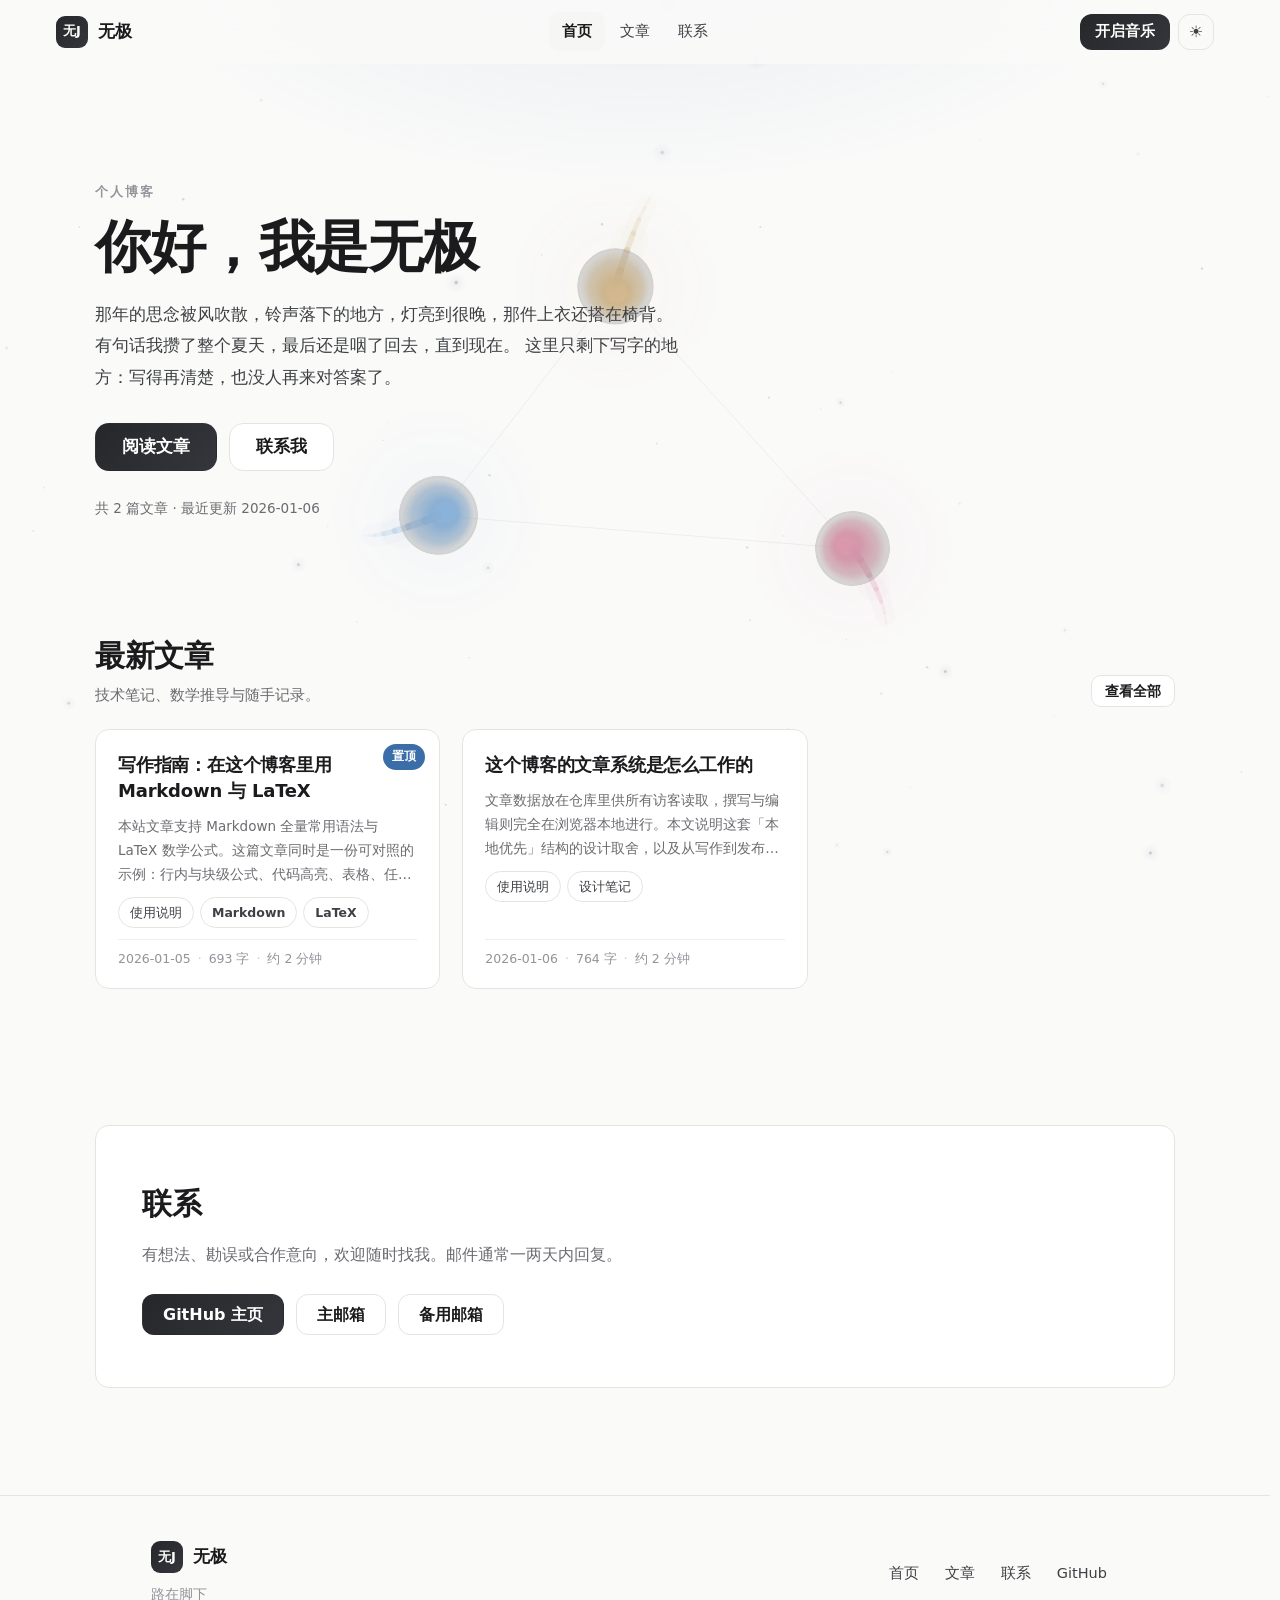
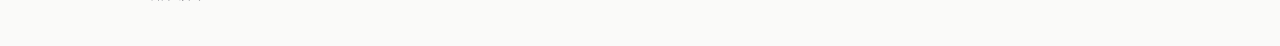
==== commit 051d992a: "重构站点：纳入公开前台、本地管理系统与工具链" ====
--- a/index.html
+++ b/index.html
@@ -4,547 +4,80 @@
     <meta charset="UTF-8" />
     <meta name="viewport" content="width=device-width, initial-scale=1.0, viewport-fit=cover" />
     <title>无极 · 博客</title>
-    <meta name="description" content="无极的个人博客" />
-    <meta name="theme-color" content="#08070d" media="(prefers-color-scheme: dark)" />
-    <meta name="theme-color" content="#f4f1fb" media="(prefers-color-scheme: light)" />
+    <meta name="description" content="无极的个人博客：技术笔记、数学推导与随手记录" />
+    <meta name="theme-color" content="#101114" media="(prefers-color-scheme: dark)" />
+    <meta name="theme-color" content="#fafaf9" media="(prefers-color-scheme: light)" />
     <meta property="og:type" content="website" />
     <meta property="og:title" content="无极 · 博客" />
-    <meta property="og:description" content="无极的个人博客" />
+    <meta property="og:description" content="无极的个人博客：技术笔记、数学推导与随手记录" />
     <meta property="og:url" content="https://wuji101026.github.io/" />
     <meta name="twitter:card" content="summary" />
     <meta name="twitter:title" content="无极 · 博客" />
-    <meta name="twitter:description" content="无极的个人博客" />
-    <link rel="icon" href="data:image/svg+xml,%3Csvg xmlns='http://www.w3.org/2000/svg' viewBox='0 0 100 100'%3E%3Ctext y='.9em' font-size='88'%3E%F0%9F%8C%8C%3C/text%3E%3C/svg%3E" />
+    <meta name="twitter:description" content="无极的个人博客：技术笔记、数学推导与随手记录" />
+    <link rel="icon" href="data:image/svg+xml,%3Csvg xmlns='http://www.w3.org/2000/svg' viewBox='0 0 100 100'%3E%3Crect width='100' height='100' rx='22' fill='%23101114'/%3E%3Ctext x='50' y='71' font-size='58' font-weight='600' text-anchor='middle' fill='%23f2f2f2' font-family='PingFang SC,Microsoft YaHei,sans-serif'%3E%E6%97%A0%3C/text%3E%3C/svg%3E" />
+    <link rel="stylesheet" href="assets/css/site.css" />
+    <link rel="stylesheet" href="assets/css/articles.css" />
     <style>
-        /* ========== 主题变量 ========== */
-        :root,
-        [data-theme="dark"] {
-            color-scheme: dark;
-            --nav-h: 68px;
-            --bg: #08070d;
-            --bg-soft: #0e0c16;
-            --panel: rgba(255, 255, 255, 0.04);
-            --panel-hover: rgba(255, 255, 255, 0.08);
-            --border: rgba(255, 255, 255, 0.10);
-            --border-strong: rgba(255, 255, 255, 0.18);
-            --text: #f4eeff;
-            --text-2: #c9bce0;
-            --text-muted: #8d7aae;
-            --text-faint: #6c5b8e;
-            --accent: #8b6dff;
-            --accent-2: #5ad1ff;
-            --accent-3: #ff6fb0;
-            --glow: rgba(139, 109, 255, 0.45);
-            --grid-line: rgba(255, 255, 255, 0.045);
-            --shadow: 0 30px 80px -30px rgba(0, 0, 0, 0.85);
-            --nav-bg: rgba(8, 7, 13, 0.62);
-        }
-
-        [data-theme="light"] {
-            color-scheme: light;
-            --bg: #f4f1fb;
-            --bg-soft: #ece6f7;
-            --panel: rgba(255, 255, 255, 0.62);
-            --panel-hover: rgba(255, 255, 255, 0.92);
-            --border: rgba(124, 92, 255, 0.16);
-            --border-strong: rgba(124, 92, 255, 0.34);
-            --text: #221433;
-            --text-2: #4d3a66;
-            --text-muted: #7c6799;
-            --text-faint: #a390bf;
-            --accent: #6a44e6;
-            --accent-2: #1f8fe0;
-            --accent-3: #e0458f;
-            --glow: rgba(124, 92, 255, 0.30);
-            --grid-line: rgba(90, 60, 160, 0.06);
-            --shadow: 0 30px 70px -34px rgba(110, 70, 180, 0.40);
-            --nav-bg: rgba(244, 241, 251, 0.70);
-        }
-
-        * { margin: 0; padding: 0; box-sizing: border-box; }
-        html {
-            scroll-behavior: smooth;
-            scroll-padding-top: var(--nav-h);
-            /* 滚动条槽常驻：滚动条出现/消失不再引发整页重排 */
-            scrollbar-gutter: stable;
-            -webkit-text-size-adjust: 100%;
-            text-size-adjust: 100%;
-        }
-        body {
-            font-family: "PingFang SC", "Microsoft YaHei", system-ui, -apple-system, "Segoe UI", sans-serif;
-            background: var(--bg);
-            color: var(--text);
-            line-height: 1.6;
-            overflow-x: hidden;
-            overscroll-behavior-y: contain;
-            -webkit-font-smoothing: antialiased;
-            transition: background 0.4s ease, color 0.4s ease;
-        }
-        /* 去除移动端点击高亮；交互元素统一用 :active 反馈代替（见「触屏反馈」段） */
-        a, button { -webkit-tap-highlight-color: transparent; touch-action: manipulation; }
-
-        /* ========== 背景层 ========== */
-        .bg-fx {
-            position: fixed;
-            inset: 0;
-            z-index: -2;
-            overflow: hidden;
-            pointer-events: none;
-        }
-        .bg-fx::before {
-            content: "";
-            position: absolute;
-            inset: -30%;
-            background:
-                radial-gradient(40vw 40vw at 12% 8%, var(--glow), transparent 60%),
-                radial-gradient(38vw 38vw at 88% 18%, rgba(90, 209, 255, 0.30), transparent 60%),
-                radial-gradient(46vw 46vw at 70% 96%, rgba(255, 111, 176, 0.26), transparent 62%);
-            filter: blur(20px);
-            opacity: 0.9;
-            animation: floatGlow 24s ease-in-out infinite alternate;
-        }
-        .bg-fx::after {
-            content: "";
-            position: absolute;
-            inset: 0;
-            background-image:
-                linear-gradient(var(--grid-line) 1px, transparent 1px),
-                linear-gradient(90deg, var(--grid-line) 1px, transparent 1px);
-            background-size: 64px 64px;
-            mask-image: radial-gradient(circle at 50% 35%, #000 0%, transparent 78%);
-            -webkit-mask-image: radial-gradient(circle at 50% 35%, #000 0%, transparent 78%);
-        }
-        @keyframes floatGlow {
-            0% { transform: translate3d(0,0,0) scale(1); }
-            100% { transform: translate3d(2%, -3%, 0) scale(1.08); }
-        }
-
-        /* 三体运动：全屏背景板（位于 bg-fx 之上、页面内容之下） */
-        .three-bg {
-            position: fixed;
-            inset: 0;
-            z-index: -1;
-            overflow: hidden;
-            pointer-events: none;
-            opacity: 0.85;
-        }
-
-        /* ========== 动态：滚动进度 + 光标光晕 ========== */
-        .progress {
-            position: fixed;
-            top: 0; left: 0;
-            height: 3px;
-            width: 0%;
-            background: linear-gradient(90deg, var(--accent), var(--accent-2), var(--accent-3));
-            z-index: 60;
-            transition: width 0.1s linear;
-        }
-        .cursor-glow {
-            position: fixed;
-            top: 0; left: 0;
-            width: 540px; height: 540px;
-            margin: -270px 0 0 -270px;
-            border-radius: 50%;
-            background: radial-gradient(circle, var(--glow), transparent 62%);
-            opacity: 0.5;
-            pointer-events: none;
-            z-index: -1;
-            will-change: transform;
-            transition: opacity 0.3s ease;
-        }
-        @media (hover: none) { .cursor-glow { display: none; } }
-        /* 触屏低端机：背景光晕层 blur 半径减半（大半径高斯模糊的初次光栅化最贵，且纹理更占显存），观感几乎无差 */
-        @media (hover: none) and (pointer: coarse) {
-            .bg-fx::before { filter: blur(12px); }
-        }
-
-        /* ========== 导航 ========== */
-        .nav {
-            position: sticky;
-            top: 0;
-            z-index: 50;
-            display: flex;
-            align-items: center;
-            justify-content: space-between;
-            gap: 16px;
-            padding: 14px clamp(18px, 5vw, 56px);
-            padding-left: max(clamp(18px, 5vw, 56px), env(safe-area-inset-left));
-            padding-right: max(clamp(18px, 5vw, 56px), env(safe-area-inset-right));
-            background: var(--nav-bg);
-            backdrop-filter: blur(16px) saturate(150%);
-            -webkit-backdrop-filter: blur(16px) saturate(150%);
-            border-bottom: 1px solid transparent;
-            transition: border-color 0.3s ease, background 0.3s ease;
-        }
-        .nav.scrolled { border-bottom-color: var(--border); }
-
-        .brand {
-            display: flex;
-            align-items: center;
-            gap: 11px;
-            font-weight: 800;
-            font-size: 18px;
-            letter-spacing: 0.5px;
-            color: var(--text);
-            text-decoration: none;
-        }
-        .brand .mark {
-            width: 34px; height: 34px;
-            display: grid;
-            place-items: center;
-            border-radius: 10px;
-            font-size: 15px;
-            font-weight: 800;
-            color: #fff;
-            background: linear-gradient(135deg, var(--accent), var(--accent-3));
-            box-shadow: 0 6px 18px -6px var(--glow);
-        }
-
-        .nav-links { display: flex; align-items: center; gap: 6px; }
-        .nav-links a {
-            position: relative;
-            padding: 8px 14px;
-            font-size: 14.5px;
-            color: var(--text-2);
-            text-decoration: none;
-            border-radius: 10px;
-            transition: color 0.25s ease, background 0.25s ease;
-        }
-        .nav-links a:hover { color: var(--text); background: var(--panel); }
-        .nav-links a.active { color: var(--text); }
-        .nav-links a::after {
-            content: "";
-            position: absolute;
-            left: 14px; right: 14px; bottom: 2px;
-            height: 2px;
-            border-radius: 2px;
-            background: linear-gradient(90deg, var(--accent), var(--accent-2));
-            transform: scaleX(0);
-            opacity: 0;
-            transition: transform 0.35s cubic-bezier(.16,1,.3,1), opacity 0.3s ease;
-        }
-        .nav-links a.active::after { transform: scaleX(1); opacity: 1; }
-
-        .nav-right { display: flex; align-items: center; gap: 10px; }
-        .theme-toggle {
-            width: 40px; height: 40px;
-            display: grid;
-            place-items: center;
-            border: 1px solid var(--border);
-            border-radius: 12px;
-            background: var(--panel);
-            color: var(--text-2);
-            cursor: pointer;
-            font-size: 17px;
-            transition: transform 0.3s cubic-bezier(.22,1,.36,1), color 0.25s ease, border-color 0.25s ease, background 0.25s ease;
-        }
-        .theme-toggle:hover { color: var(--text); border-color: var(--border-strong); transform: translateY(-1px); }
-
-        /* 右上角「开启」按钮：开关首页三体太空音乐 */
-        .nav-open {
-            display: inline-flex; align-items: center; gap: 6px;
-            height: 40px; padding: 0 16px;
-            appearance: none; -webkit-appearance: none;
-            font-family: inherit; line-height: 1;
-            border: none; border-radius: 12px;
-            background: linear-gradient(135deg, var(--accent), var(--accent-2));
-            color: #05101e; font-weight: 700; font-size: 14px;
-            cursor: pointer; white-space: nowrap;
-            box-shadow: 0 6px 20px rgba(91, 209, 255, .18);
-            transition: transform .25s cubic-bezier(.22,1,.36,1), box-shadow .25s ease, filter .25s ease;
-        }
-        .nav-open:hover { transform: translateY(-1px); filter: brightness(1.05); box-shadow: 0 10px 28px rgba(91, 209, 255, .28); }
-        .nav-open:active { transform: scale(.96); }
-        .nav-open.on { animation: navPulse 2.4s ease-in-out infinite; }
-        @keyframes navPulse {
-            0%, 100% { box-shadow: 0 0 0 2px rgba(91, 209, 255, .35), 0 8px 22px rgba(91, 209, 255, .25); }
-            50% { box-shadow: 0 0 0 3px rgba(91, 209, 255, .6), 0 12px 30px rgba(91, 209, 255, .45); }
-        }
-        @media (max-width: 560px) {
-            .nav-open { padding: 0 12px; font-size: 13px; }
-        }
-
-        /* 移动端汉堡按钮（仅小屏显示） */
-        .nav-toggle {
-            display: none;
-            width: 40px; height: 40px;
-            place-items: center;
-            border: 1px solid var(--border);
-            border-radius: 12px;
-            background: var(--panel);
-            color: var(--text-2);
-            cursor: pointer;
-            font-size: 17px;
-            transition: color 0.25s ease, border-color 0.25s ease, background 0.25s ease;
-        }
-        .nav-toggle:hover { color: var(--text); border-color: var(--border-strong); }
-
-        /* 移动端下拉菜单 */
-        .mobile-menu {
-            position: fixed;
-            top: var(--nav-h); left: 0; right: 0;
-            z-index: 49;
-            display: flex;
-            flex-direction: column;
-            gap: 4px;
-            padding: 12px clamp(18px, 5vw, 56px) 18px;
-            padding-left: max(clamp(18px, 5vw, 56px), env(safe-area-inset-left));
-            padding-right: max(clamp(18px, 5vw, 56px), env(safe-area-inset-right));
-            background: var(--nav-bg);
-            backdrop-filter: blur(16px) saturate(150%);
-            -webkit-backdrop-filter: blur(16px) saturate(150%);
-            border-bottom: 1px solid var(--border);
-            opacity: 0;
-            transform: translateY(-12px);
-            pointer-events: none;
-            visibility: hidden;
-            transition: opacity 0.3s ease, transform 0.3s cubic-bezier(.16,1,.36,1), visibility 0s linear 0.3s;
-        }
-        .mobile-menu.open {
-            opacity: 1; transform: none; pointer-events: auto; visibility: visible;
-            transition: opacity 0.3s ease, transform 0.3s cubic-bezier(.16,1,.36,1), visibility 0s;
-        }
-        .mobile-menu a {
-            padding: 13px 14px;
-            font-size: 16px;
-            color: var(--text-2);
-            text-decoration: none;
-            border-radius: 12px;
-            transition: color 0.2s ease, background 0.2s ease;
-        }
-        .mobile-menu a:hover,
-        .mobile-menu a.active { color: var(--text); background: var(--panel); }
-
-        /* ========== 通用容器 ========== */
-        .wrap { width: 100%; max-width: 1120px; margin: 0 auto; padding: 0 clamp(18px, 5vw, 56px); }
-        section { scroll-margin-top: calc(var(--nav-h) + 16px); }
-        /* 离屏区块跳过渲染：降低初始布局/滚动开销（含内在尺寸防滚动条跳动） */
-        #contact { content-visibility: auto; contain-intrinsic-size: auto 460px; }
-
-        /* ========== Hero ========== */
-        .hero {
-            position: relative;
-            min-height: calc(100vh - var(--nav-h));
-            min-height: calc(100svh - var(--nav-h));
-            display: grid;
-            grid-template-columns: 1fr;
-            align-items: center;
-            gap: clamp(28px, 5vw, 72px);
-            padding: clamp(40px, 8vh, 96px) 0;
+        /* 首页专属：Hero 与联系区 */
+
+        .hero { padding: clamp(56px, 13vh, 132px) 0 clamp(30px, 6vh, 64px); }
+
+        .hero-kicker {
+            margin-bottom: 14px;
+            font-size: var(--fs-sm);
+            font-weight: 650;
+            letter-spacing: .16em;
+            text-transform: uppercase;
+            color: var(--text-faint);
         }
         .hero h1 {
-            font-size: clamp(40px, 7vw, 76px);
-            font-weight: 850;
-            line-height: 1.04;
-            letter-spacing: -1.5px;
-            margin: 22px 0 18px;
-            text-shadow: 0 2px 30px rgba(0, 0, 0, 0.55);
+            max-width: 20ch;
+            margin: 0 0 20px;
+            font-size: clamp(34px, 5.6vw, 56px);
+            font-weight: 720;
+            line-height: 1.12;
+            letter-spacing: -1.4px;
         }
-        .hero h1 .grad {
-            background: linear-gradient(110deg, var(--accent) 0%, var(--accent-2) 45%, var(--accent-3) 70%, var(--accent) 100%);
-            background-size: 220% 220%;
-            -webkit-background-clip: text;
-            background-clip: text;
-            -webkit-text-fill-color: transparent;
-            color: transparent;
-            animation: gradShift 7s ease-in-out infinite;
+        .hero-lead {
+            max-width: 54ch;
+            margin-bottom: 30px;
+            font-size: clamp(15px, 1vw + 12px, 17px);
+            line-height: 1.85;
+            color: var(--text-2);
         }
-        @keyframes gradShift {
-            0%, 100% { background-position: 0% 50%; }
-            50% { background-position: 100% 50%; }
+        .hero-lead b { color: var(--text); font-weight: 650; }
+
+        .cta { display: flex; flex-wrap: wrap; gap: 12px; }
+
+        .hero-meta {
+            margin-top: 26px;
+            font-size: var(--fs-base);
+            color: var(--text-muted);
         }
-        .cta { display: flex; flex-wrap: wrap; gap: 14px; }
-
-        /* Hero 入场动画（仅加载时播放一次，带错落延迟） */
-        @keyframes heroIn {
-            from { opacity: 0; transform: translateY(18px); }
-            to   { opacity: 1; transform: none; }
+
+        /* 联系 */
+        .contact {
+            padding: clamp(32px, 5vw, 52px) clamp(22px, 4vw, 46px);
+            background: var(--surface-1);
+            border: 1px solid var(--border);
+            border-radius: var(--r-lg);
         }
-        .hero-copy { text-align: center; }   /* Hero 标题与按钮整体居中 */
-        .hero-copy > * { animation: heroIn 0.9s cubic-bezier(.16,1,.36,1) both; }
-        .hero-copy h1 { animation-delay: 0.15s; }
-        .hero-copy .cta { animation-delay: 0.32s; justify-content: center; }
-
-        .btn {
-            display: inline-flex;
-            align-items: center;
-            gap: 9px;
-            padding: 13px 24px;
-            font-size: 15px;
-            font-weight: 650;
-            border-radius: 14px;
-            text-decoration: none;
-            cursor: pointer;
-            border: 1px solid transparent;
-            /* 更柔的缓动：接近用短缓动跟手，离开用长缓动回弹，避免「啪」地弹起 */
-            transition: transform 0.3s cubic-bezier(.22,1,.36,1), box-shadow 0.35s ease, background 0.3s ease, border-color 0.3s ease, color 0.3s ease;
+        .contact h2 { font-size: clamp(22px, 3.2vw, 30px); font-weight: 720; letter-spacing: -.5px; }
+        .contact p {
+            max-width: 52ch;
+            margin: 12px 0 24px;
+            font-size: var(--fs-lg);
+            line-height: 1.8;
+            color: var(--text-muted);
         }
-        /* will-change 仅在悬浮时开启，避免所有按钮常驻合成层（省内存、防图层爆炸） */
-        .btn:hover { will-change: transform; }
-        .btn-primary {
-            color: #fff;
-            background: linear-gradient(135deg, var(--accent), var(--accent-3));
-            box-shadow: 0 14px 34px -12px var(--glow);
+
+        /* 三体运动画布：全屏背景板（3D 引力模拟 + 透视投影） */
+        .orbit3d { position: absolute; inset: 0; width: 100%; height: 100%; display: block; }
+
+        @media (max-width: 640px) {
+            .hero h1 { letter-spacing: -.8px; }
+            .contact { padding: clamp(26px, 7vw, 40px) 20px; }
         }
-        /* hover 仅作兜底（无 JS / 触屏时）；实际跟手位移由磁力脚本接管 */
-        .btn-primary:hover { transform: translateY(-3px) scale(1.02); box-shadow: 0 22px 46px -12px var(--glow); }
-        .btn-ghost {
-            color: var(--text);
-            background: var(--panel);
-            border-color: var(--border);
-        }
-        .btn-ghost:hover { transform: translateY(-3px) scale(1.02); border-color: var(--border-strong); background: var(--panel-hover); }
-
-        /* 三体运动画布：全屏背景板（3D 引力模拟 + 透视投影，真实牛顿引力混沌积分）。 */
-        .orbit3d {
-            position: absolute; inset: 0;
-            width: 100%; height: 100%;
-            display: block;
-        }
-
-        /* 向下滚动指示器 */
-        .scroll-hint {
-            position: absolute;
-            left: 50%; bottom: 10px;
-            transform: translateX(-50%);
-            display: inline-flex;
-            align-items: center;
-            gap: 8px;
-            font-size: 12.5px;
-            letter-spacing: 1px;
-            color: var(--text-muted);
-            text-decoration: none;
-            opacity: 0;
-            animation: hintIn 0.8s ease 1.1s both;
-        }
-        .scroll-hint span { display: inline-block; animation: bob 1.8s ease-in-out infinite; }
-        @keyframes hintIn { from { opacity: 0; } to { opacity: 0.9; } }
-        @keyframes bob { 0%, 100% { transform: translateY(0); } 50% { transform: translateY(5px); } }
-
-        .section-pad { padding: clamp(56px, 10vh, 110px) 0; }
-
-        /* ========== 联系 ========== */
-        .contact {
-            text-align: center;
-            border-radius: 28px;
-            border: 1px solid var(--border);
-            background:
-                radial-gradient(120% 140% at 50% 0%, rgba(139,109,255,0.16), transparent 60%),
-                var(--panel);
-            padding: clamp(40px, 7vw, 72px) 24px;
-        }
-        .contact h2 { font-size: clamp(28px, 5vw, 46px); font-weight: 850; letter-spacing: -1px; }
-        .contact .cta { justify-content: center; }
-
-        /* ========== 页脚 ========== */
-        .footer {
-            margin-top: 40px;
-            border-top: 1px solid var(--border);
-            padding: clamp(36px, 6vh, 60px) 0 44px;
-        }
-        .footer-inner {
-            display: flex;
-            flex-wrap: wrap;
-            align-items: center;
-            justify-content: space-between;
-            gap: 22px;
-        }
-        .f-brand p { color: var(--text-muted); font-size: 13.5px; margin-top: 10px; }
-        .f-links { display: flex; flex-wrap: wrap; gap: 4px; }
-        .f-links a {
-            padding: 8px 12px;
-            font-size: 14px;
-            color: var(--text-2);
-            text-decoration: none;
-            border-radius: 10px;
-            transition: color 0.2s ease, background 0.2s ease;
-        }
-        .f-links a:hover { color: var(--text); background: var(--panel); }
-
-        /* ========== 回到顶部按钮 ========== */
-        .to-top {
-            position: fixed;
-            right: max(clamp(16px, 3vw, 28px), env(safe-area-inset-right));
-            bottom: max(clamp(16px, 3vw, 28px), env(safe-area-inset-bottom));
-            width: 48px; height: 48px;
-            display: grid;
-            place-items: center;
-            border: none;
-            border-radius: 14px;
-            background: linear-gradient(135deg, var(--accent), var(--accent-3));
-            color: #fff;
-            font-size: 20px;
-            cursor: pointer;
-            box-shadow: 0 14px 34px -12px var(--glow);
-            opacity: 0;
-            transform: translateY(16px) scale(0.9);
-            pointer-events: none;
-            z-index: 55;
-            transition: opacity 0.35s ease, transform 0.35s cubic-bezier(.22,1,.36,1), box-shadow 0.3s ease;
-        }
-        .to-top.show { opacity: 1; transform: none; pointer-events: auto; }
-        .to-top:hover { box-shadow: 0 22px 46px -12px var(--glow); }
-
-        /* ========== 滚动揭示 ========== */
-        .reveal { opacity: 0; }
-        .reveal.in { animation: revealIn 0.8s cubic-bezier(.16,1,.36,1) both; }
-        @keyframes revealIn {
-            from { opacity: 0; transform: translateY(26px) scale(0.985); }
-            to   { opacity: 1; transform: none; }
-        }
-
-        /* ========== 键盘焦点可见（无障碍）========== */
-        :focus-visible {
-            outline: 2px solid var(--accent-2);
-            outline-offset: 3px;
-            border-radius: 8px;
-        }
-
-        /* ========== 触屏反馈（手机操作逻辑） ========== */
-        /* 触屏设备：禁用仅 hover 的位移/倾斜，避免点击后「粘滞 hover」 */
-        @media (hover: none) {
-            .btn-primary:hover,
-            .btn-ghost:hover { transform: none; }
-            .nav-links a:hover { color: var(--text-2); background: transparent; }
-        }
-        /* 触摸按压反馈：跟手、轻微回弹 */
-        .btn:active { transform: scale(0.96); }
-        .theme-toggle:active,
-        .nav-toggle:active { transform: scale(0.92); }
-        .nav-links a:active,
-        .mobile-menu a:active { background: var(--panel); color: var(--text); }
-
-        /* ========== 响应式 ========== */
-        @media (max-width: 860px) {
-            .hero { grid-template-columns: 1fr; text-align: left; min-height: auto; padding-top: 48px; }
-        }
-        @media (max-width: 560px) {
-            :root { --nav-h: 60px; }
-            .nav-links { display: none; }
-            .nav-toggle { display: grid; }
-            .scroll-hint { display: none; }
-            /* 主行动按钮整行铺满，拇指好点 */
-            .cta { flex-direction: column; }
-            .cta .btn { width: 100%; justify-content: center; }
-            /* 页脚窄屏堆叠 */
-            .footer-inner { flex-direction: column; align-items: flex-start; gap: 18px; }
-            .contact { padding: clamp(32px, 8vw, 48px) 18px; }
-        }
-        @media (max-width: 420px) {
-            .hero { padding-top: 30px; }
-            .hero h1 { font-size: clamp(30px, 9vw, 42px); letter-spacing: -1px; }
-            .contact h2 { font-size: clamp(24px, 7vw, 34px); }
-            .f-brand p { font-size: 13px; }
-        }
-        /* 大于 560 时强制隐藏移动菜单（避免横屏/旋转后残留） */
-        @media (min-width: 561px) {
-            .mobile-menu { display: none !important; }
-        }
-
-        /* 本站点刻意不响应系统「减弱动效 (prefers-reduced-motion: reduce)」——
-           所有动画（背景流光、文字渐变流光、三体轨道旋转、Hero 入场、滚动揭示、
-           磁力按钮、光标光晕、平滑回到顶部）一律按设备是否支持 hover 决定是否运行，
-           忽略该无障碍偏好。此为站点所有者主动决定。 */
     </style>
     <script>
         // 防首屏闪烁（FOUC）：在 <body> 解析前定好主题
@@ -558,12 +91,12 @@
     </script>
 </head>
 <body>
+    <a class="skip-link" href="#latest">跳到主要内容</a>
     <div class="bg-fx" aria-hidden="true"></div>
     <div class="three-bg" aria-hidden="true">
         <canvas class="orbit3d" id="threeBody"></canvas>
     </div>
     <div class="progress" id="progress"></div>
-    <div class="cursor-glow" id="cursorGlow" aria-hidden="true"></div>
 
     <!-- 导航 -->
     <nav class="nav" id="nav">
@@ -572,39 +105,61 @@
             <span>无极</span>
         </a>
         <div class="nav-links">
-            <a href="#top" class="active">首页</a>
+            <a href="index.html" class="active">首页</a>
+            <a href="#latest">文章</a>
             <a href="#contact">联系</a>
         </div>
         <div class="nav-right">
-            <button class="nav-open" id="openBtn" type="button" title="开启 / 关闭首页三体太空音乐">开启 🎵</button>
-            <button class="theme-toggle" id="themeToggle" aria-label="切换主题" title="切换深浅色">🌙</button>
+            <button class="nav-open" id="openBtn" type="button" title="开启 / 关闭首页三体运动配乐">开启音乐</button>
+            <button class="theme-toggle" id="themeToggle" aria-label="切换主题" title="切换深浅色">☾</button>
             <button class="nav-toggle" id="navToggle" aria-label="打开菜单" aria-expanded="false" aria-controls="mobileMenu">☰</button>
         </div>
     </nav>
     <!-- 移动端下拉菜单 -->
     <div class="mobile-menu" id="mobileMenu">
-        <a href="#top" class="active">首页</a>
+        <a href="index.html" class="active">首页</a>
+        <a href="#latest">文章</a>
         <a href="#contact">联系</a>
     </div>
 
     <!-- Hero -->
     <header class="wrap hero" id="top">
-        <div class="hero-copy">
-            <h1>你好，我是 <span class="grad">无极</span></h1>
-            <div class="cta">
-                <a class="btn btn-primary" href="#contact">联系我</a>
+        <p class="hero-kicker">个人博客</p>
+        <h1>你好，我是无极</h1>
+        <p class="hero-lead">
+            那年的思念被风吹散，铃声落下的地方，灯亮到很晚，那件上衣还搭在椅背。
+            有句话我攒了整个夏天，最后还是咽了回去，直到现在。
+            这里只剩下写字的地方：写得再清楚，也没人再来对答案了。
+        </p>
+        <div class="cta">
+            <a class="btn btn-primary btn-lg" href="articles.html">阅读文章</a>
+            <a class="btn btn-ghost btn-lg" href="#contact">联系我</a>
+        </div>
+        <p class="hero-meta" id="heroMeta"></p>
+    </header>
+
+    <!-- 最新文章 -->
+    <section class="wrap section-pad" id="latest">
+        <div class="section-head reveal">
+            <div>
+                <h2>最新文章</h2>
+                <p>技术笔记、数学推导与随手记录。</p>
             </div>
+            <a class="btn btn-ghost btn-sm" href="articles.html">查看全部</a>
         </div>
-        <a class="scroll-hint" href="#contact" aria-label="向下浏览">向下探索 <span>↓</span></a>
-    </header>
+        <div class="post-grid" id="homePosts">
+            <div class="empty"><p>正在加载…</p></div>
+        </div>
+    </section>
 
     <!-- 联系 -->
     <section class="wrap section-pad" id="contact">
         <div class="contact reveal">
-            <h2>联系方式</h2>
+            <h2>联系</h2>
+            <p>有想法、勘误或合作意向，欢迎随时找我。邮件通常一两天内回复。</p>
             <div class="cta">
                 <a class="btn btn-primary" href="https://github.com/wuji4301" target="_blank" rel="noopener">GitHub 主页</a>
-                <a class="btn btn-ghost" href="mailto:1415789411@qq.com">发邮件 · 主邮箱</a>
+                <a class="btn btn-ghost" href="mailto:1415789411@qq.com">主邮箱</a>
                 <a class="btn btn-ghost" href="mailto:q962464_0727@qq.com">备用邮箱</a>
             </div>
         </div>
@@ -622,6 +177,7 @@
             </div>
             <nav class="f-links" aria-label="页脚导航">
                 <a href="#top">首页</a>
+                <a href="articles.html">文章</a>
                 <a href="#contact">联系</a>
                 <a href="https://github.com/wuji4301" target="_blank" rel="noopener">GitHub</a>
             </nav>
@@ -631,271 +187,53 @@
     <!-- 回到顶部 -->
     <button class="to-top" id="toTop" aria-label="返回顶部">↑</button>
 
+    <script src="articles-data.js"></script>
+    <script src="assets/js/blog.js"></script>
+    <script src="assets/js/site.js"></script>
     <script>
-        // 主题切换：首屏主题已由 <head> 内联脚本定好，这里接管按钮与偏好
+        /* ========== 页面通用行为（主题 / 菜单 / 滚动 / 揭示） ========== */
+        WJSite.initCommon();
+
+        /* ========== 首页：最新文章预览 ========== */
         (function () {
-            var root = document.documentElement;
-            var btn = document.getElementById('themeToggle');
-            var mql = window.matchMedia('(prefers-color-scheme: dark)');
-            function apply(t) {
-                root.setAttribute('data-theme', t);
-                btn.textContent = t === 'dark' ? '🌙' : '☀️';
-            }
-            apply(root.getAttribute('data-theme') || 'dark'); // 同步按钮图标
-            btn.addEventListener('click', function () {
-                var next = root.getAttribute('data-theme') === 'dark' ? 'light' : 'dark';
-                apply(next);
-                try { localStorage.setItem('wj-theme', next); } catch (e) {}
-            });
-            // 仅在用户未手动设定时跟随系统切换
-            mql.addEventListener('change', function (e) {
-                if (!localStorage.getItem('wj-theme')) apply(e.matches ? 'dark' : 'light');
+            var grid = document.getElementById('homePosts');
+            if (!grid) return;
+            var Blog = window.WJBlog;
+
+            Blog.list().then(function (posts) {
+                var list = posts.slice(0, 3);
+
+                /* 概览：把统计并进 Hero 的一行文字，避免再重复一块"最新文章"面板 */
+                var meta = document.getElementById('heroMeta');
+                if (meta) {
+                    if (posts.length) {
+                        var latest = posts.reduce(function (m, a) {
+                            return a.updatedAt > m ? a.updatedAt : m;
+                        }, '');
+                        meta.textContent = '共 ' + posts.length + ' 篇文章 · 最近更新 ' + Blog.fmtRelative(latest);
+                    } else {
+                        meta.textContent = '还没有文章。';
+                    }
+                }
+
+                if (!list.length) {
+                    grid.innerHTML = '<div class="empty"><p>还没有文章。把文章 JSON 放进 ' +
+                        '<code>articles/</code> 并更新 <code>articles/index.json</code> 后即可显示。</p></div>';
+                    return;
+                }
+                grid.innerHTML = list.map(function (a, i) {
+                    return Blog.cardHTML(a, { animate: true, delay: i * 60 });
+                }).join('');
+            }).catch(function () {
+                grid.innerHTML = '<div class="empty"><p>文章加载失败，请检查 articles-data.js 是否已生成。</p></div>';
             });
         })();
 
-        // 导航栏滚动描边（统一在 onScroll 中处理）
-        var nav = document.getElementById('nav');
-        var _docH = 0;   // 文档可滚动高度缓存（measureDoc 写入，syncContactActive 读取）
-
-        // 滚动揭示：单例 observer
-        var revealIO = new IntersectionObserver(function (entries) {
-            entries.forEach(function (e) {
-                if (e.isIntersecting) { e.target.classList.add('in'); revealIO.unobserve(e.target); }
-            });
-        }, { threshold: 0.12 });
-        function observeReveal(el) { revealIO.observe(el); }
-        document.querySelectorAll('.reveal').forEach(observeReveal);
-
-        // 导航高亮（桌面链接 + 移动菜单同步）
-        var sections = ['top', 'contact'].map(function (id) { return document.getElementById(id); });
-        var links = document.querySelectorAll('.nav-links a, .mobile-menu a');
-        // 统一设置当前高亮项：spy 与末屏兜底共用，去掉重复循环
-        function setActive(id) {
-            links.forEach(function (l) {
-                var on = l.getAttribute('href') === '#' + id;
-                l.classList.toggle('active', on);
-                if (on) { l.setAttribute('aria-current', 'page'); }
-                else { l.removeAttribute('aria-current'); }
-            });
-        }
-        var spy = new IntersectionObserver(function (entries) {
-            entries.forEach(function (e) {
-                if (e.isIntersecting) setActive(e.target.id);
-            });
-        }, { rootMargin: '-45% 0px -50% 0px' });
-        sections.forEach(function (s) { if (s) spy.observe(s); });
-
-        // 末屏兜底：滚到页面底部时高亮「联系」（最后一个区块太矮，进不了判定带）
-        function syncContactActive() {
-            if (window.scrollY >= _docH - 4) setActive('contact');
-        }
-        // 「联系」兜底高亮交由统一 onScroll 调度
-
-        // 移动端汉堡菜单
-        var navToggle = document.getElementById('navToggle');
-        var mobileMenu = document.getElementById('mobileMenu');
-        function setMenu(open) {
-            mobileMenu.classList.toggle('open', open);
-            navToggle.setAttribute('aria-expanded', open ? 'true' : 'false');
-            navToggle.setAttribute('aria-label', open ? '关闭菜单' : '打开菜单');
-            navToggle.textContent = open ? '✕' : '☰';
-        }
-        navToggle.addEventListener('click', function () {
-            setMenu(!mobileMenu.classList.contains('open'));
-        });
-        mobileMenu.querySelectorAll('a').forEach(function (a) {
-            a.addEventListener('click', function () { setMenu(false); });
-        });
-        document.addEventListener('click', function (e) {
-            if (mobileMenu.classList.contains('open') &&
-                !mobileMenu.contains(e.target) && !navToggle.contains(e.target)) {
-                setMenu(false);
-            }
-        });
-
-        // 滚动进度条（页面高度缓存：静态页只在 resize/load 后重测，滚动帧内不再触发强制布局）
-        var progressEl = document.getElementById('progress');
-        function measureDoc() { _docH = document.documentElement.scrollHeight - window.innerHeight; }
-        window.addEventListener('resize', measureDoc);
-        window.addEventListener('load', measureDoc);
-        measureDoc();
-        function updateProgress() {
-            progressEl.style.width = (_docH > 0 ? (window.scrollY / _docH) * 100 : 0) + '%';
-        }
-
-        // 光标光晕 + 按钮磁力：强制开启，忽略系统「减弱动效」偏好
-        // 仅由设备是否支持 hover 决定（触屏不跑，避免按钮漂移），不再受 reduceMotion 影响
-        var canHover = window.matchMedia('(hover: hover)').matches;
-        var cursorGlow = document.getElementById('cursorGlow');
-        if (canHover) {
-            window.addEventListener('pointermove', function (e) {
-                cursorGlow.style.transform = 'translate3d(' + e.clientX + 'px,' + e.clientY + 'px,0)';
-            }, { passive: true });
-
-            // 按钮磁力 + 接近感应（连续 lerp 缓动，软跟随，不靠 CSS transition 重启）
-            //  ① 光标进入半径（尚未触碰）→ 按钮轻轻迎向光标
-            //  ② 进入按钮内 → 彻底跟手
-            //  ③ 离开/远离 → 缓动归位
-            var magEls = Array.prototype.slice.call(document.querySelectorAll('.btn, .theme-toggle'));
-            var RADIUS = 180;       // 接近感应半径(px)
-            var MAX_PULL = 10;      // 接近时最大迎向位移(px)
-            var SPEED = 60;         // 光标跟随：px/秒，线性匀速
-            var LIFT_DUR = 0.55;    // 弹起时长(秒)：ease-out 缓动，越大越慢越柔
-            var SPEED_S = 0.5;      // scale：每秒变化量
-            var easeOut = function (t) { return 1 - Math.pow(1 - t, 3); }; // easeOutCubic
-            magEls.forEach(function (el) {
-                // transform 由 rAF 逐帧缓动接管，去掉 transition 里的 transform，避免双重缓动打架
-                el.style.transition = 'box-shadow 0.4s ease, background 0.35s ease, border-color 0.35s ease, color 0.35s ease';
-                el._x = 0; el._y = 0; el._plift = 0; el._s = 1;
-                el._tx = 0; el._ty = 0; el._ts = 1;
-                el._liftP = 0; el._liftFrom = 0; el._liftTo = 0; el._liftT0 = 0; // 弹起缓动进度
-                el._inside = false;
-                var s = el.classList.contains('theme-toggle') ? 0.18 : 0.3;
-                el.addEventListener('pointerenter', function () {
-                    el._inside = true; el._plift = 0;
-                    el._liftFrom = el._liftP; el._liftTo = 1; el._liftT0 = performance.now();
-                });
-                el.addEventListener('pointermove', function (e) {
-                    if (!el._inside) return;
-                    var r = el.getBoundingClientRect();
-                    el._tx = (e.clientX - (r.left + r.width / 2)) * s;   // 跟随光标横向
-                    el._ty = (e.clientY - (r.top + r.height / 2)) * s;  // 跟随光标纵向
-                    el._ts = 1.03;
-                });
-                el.addEventListener('pointerleave', function () {
-                    el._inside = false; el._tx = 0; el._ty = 0; el._ts = 1;
-                    el._liftFrom = el._liftP; el._liftTo = 0; el._liftT0 = performance.now();
-                });
-            });
-
-            var pmx = 0, pmy = 0, lastPointerMove = -1e9;
-            window.addEventListener('pointermove', function (e) {
-                pmx = e.clientX; pmy = e.clientY;
-                lastPointerMove = performance.now();
-                if (!running) wake();
-            }, { passive: true });
-
-            // 布局矩形缓存：滚动/缩放时才失效。原来指针每动一帧就对每个按钮
-            // getBoundingClientRect（强制布局读取），现在稳态指针移动 0 次布局读取
-            function clearMagRects() { for (var i = 0; i < magEls.length; i++) magEls[i]._rect = null; }
-            window.addEventListener('scroll', clearMagRects, { passive: true });
-            window.addEventListener('resize', clearMagRects);
-
-            // 空闲休眠：指针静止且所有元素已归位时停止 rAF，降低空闲 CPU
-            var running = false, rafId = 0;
-            function wake() {
-                if (running) return;
-                running = true; last = 0;
-                rafId = requestAnimationFrame(tick);
-            }
-
-            // 跟随用基于时间的匀速（刷新率无关）；弹起用 ease-out 缓动（有"落位"的动画感）
-            var last = 0;
-            function tick(now) {
-                if (!last) last = now;
-                var dt = (now - last) / 1000;
-                last = now;
-                if (dt > 0.05) dt = 0.05;            // 卡顿/切后台时钳制，避免跳变
-                var stepF = SPEED * dt;              // 本帧跟随步长
-                var stepS = SPEED_S * dt;            // 本帧 scale 步长
-                for (var i = 0; i < magEls.length; i++) {
-                    var el = magEls[i];
-                    // 弹起缓动（ease-out）：不再匀速机械，有减速落位感
-                    if (el._liftP !== el._liftTo) {
-                        var lt = (now - el._liftT0) / 1000 / LIFT_DUR;
-                        if (lt >= 1) { el._liftP = el._liftTo; }
-                        else { el._liftP = el._liftFrom + (el._liftTo - el._liftFrom) * easeOut(lt); }
-                    }
-                    if (!el._inside) {
-                        var r = el._rect || (el._rect = el.getBoundingClientRect());
-                        var cx = r.left + r.width / 2, cy = r.top + r.height / 2;
-                        var dx = pmx - cx, dy = pmy - cy;
-                        var dist = Math.hypot(dx, dy);
-                        var edge = dist - Math.hypot(r.width / 2, r.height / 2); // 到边缘的最近距离
-                        if (edge < RADIUS && edge > -24 && dist > 0.001) {
-                            var t = Math.max(0, 1 - Math.max(0, edge) / RADIUS); // 0→1 越近越强
-                            var pull = t * MAX_PULL * 0.6;
-                            el._tx = dx / dist * pull;   // 迎向光标
-                            el._ty = dy / dist * pull;
-                            el._plift = -2 * t;          // 靠近时轻微弹起
-                            el._ts = 1 + 0.02 * t;
-                        } else { el._tx = 0; el._ty = 0; el._plift = 0; el._ts = 1; }
-                    }
-                    // 光标跟随：线性匀速（按 dt 缩放，刷新率无关）
-                    var ddx = el._tx - el._x, ddy = el._ty - el._y;
-                    var dd = Math.hypot(ddx, ddy);
-                    if (dd <= stepF) { el._x = el._tx; el._y = el._ty; }
-                    else { el._x += ddx / dd * stepF; el._y += ddy / dd * stepF; }
-                    // scale：线性
-                    var ds = el._ts - el._s;
-                    if (Math.abs(ds) <= stepS) { el._s = el._ts; }
-                    else { el._s += (ds > 0 ? 1 : -1) * stepS; }
-                    var totalLift = -3 * el._liftP + el._plift;
-                    if (el._x === 0 && el._y === 0 && el._liftP === 0 && el._plift === 0 && el._s === 1) {
-                        el.style.transform = '';
-                    } else {
-                        el.style.transform = 'translate(' + el._x.toFixed(2) + 'px,' + (el._y + totalLift).toFixed(2) + 'px) scale(' + el._s.toFixed(3) + ')';
-                    }
-                }
-                // 指针刚动过 → 继续；否则判断是否都已归位，可休眠
-                var active = (now - lastPointerMove) < 120;
-                if (!active) {
-                    for (var k = 0; k < magEls.length; k++) {
-                        var m = magEls[k];
-                        if (m._x !== m._tx || m._y !== m._ty || m._s !== m._ts || m._liftP !== m._liftTo) { active = true; break; }
-                    }
-                }
-                if (active) { rafId = requestAnimationFrame(tick); }
-                else { running = false; }
-            }
-            wake();
-        }
-
-        // 回到顶部按钮：滚动一定距离后浮现（统一在 onScroll 中处理）
-        var toTop = document.getElementById('toTop');
-        // 回到顶部：加速（ease-in）滚动——先慢后快，越接近顶部越快
-        function scrollToTopLinear() {
-            var startY = window.scrollY;
-            if (startY <= 0) return;
-            var dur = Math.min(900, Math.max(300, startY * 0.4)); // 距离越远略久，但有界（短页 300ms、长页封顶 900ms）
-            var startTime = null;
-            function step(now) {
-                if (startTime === null) startTime = now;
-                var t = Math.min((now - startTime) / dur, 1);
-                var eased = t * t; // ease-in：进度先慢后快，呈现加速上滑
-                // 强制 behavior:'instant' 瞬时定位：'auto' 会继承 html{scroll-behavior:smooth}，
-                // 导致每帧又被平滑化一次，加速节奏被覆盖、看起来仍是一瞬到顶
-                window.scrollTo({ top: startY * (1 - eased), left: 0, behavior: 'instant' });
-                if (t < 1) requestAnimationFrame(step);
-            }
-            requestAnimationFrame(step);
-        }
-        toTop.addEventListener('click', function () {
-            scrollToTopLinear();
-        });
-
-        // 统一滚动处理（rAF 节流：单次滚动只触发一帧，合并描边/进度/回到顶部/导航高亮）
-        var _ticking = false;
-        function onScroll() {
-            if (_ticking) return;
-            _ticking = true;
-            requestAnimationFrame(function () {
-                var y = window.scrollY;
-                nav.classList.toggle('scrolled', y > 12);
-                toTop.classList.toggle('show', y > 600);
-                updateProgress();
-                syncContactActive();
-                _ticking = false;
-            });
-        }
-        window.addEventListener('scroll', onScroll, { passive: true });
-        onScroll();
-
-        // ========== 三体运动（真实牛顿引力 · 混沌模拟 · 3D） ==========
-        // 随机初始条件 + 牛顿引力实时积分（verlet）。对初值极度敏感，轨迹不可预测，
-        // 每次刷新都是不同的"宇宙"；不周期性重播种（连续演化），仅数值发散时兜底重置。
-        // 3D 呈现：轨道为真正的三维缠绕（位置/速度均三维随机）+ 带倾角环绕相机 + 深度视差星空
-        // + 近大远小透视 + 球体高光。带拖尾与引力三角网。
+        /* ========== 三体运动（真实牛顿引力 · 混沌模拟 · 3D） ========== */
+        // 随机初始条件 + 牛顿引力实时积分（verlet）。三体问题对初值极度敏感，轨迹不可预测，
+        // 每次刷新都是不同的"宇宙"；不做周期性重播种（保持连续演化），仅在数值发散时兜底重置。
+        // 3D 呈现：轨道是真正的三维缠绕，带倾角的环绕相机 + 深度视差星空 + 近大远小透视 + 球体高光。
+        // 三颗星体的运动同时驱动配乐：距离决定音高、动能决定音量与滤波，点击导航栏按钮开启。
         (function () {
             var canvas = document.getElementById('threeBody');
             if (!canvas) return;
@@ -906,15 +244,70 @@
             var _cores = navigator.hardwareConcurrency || 8;
             var _mem = navigator.deviceMemory || 8;
             var tier = (_cores <= 4 || _mem <= 4) ? 0 : (_coarse ? 1 : 2);
-            // 渲染像素上限按档位收紧：高 DPR 屏（手机 3x / Retina 2x）若把 devicePixelRatio
-            // 直接当渲染倍率，每帧画布面积会暴增 4~9 倍。canvas 只是内容之下的装饰层，
-            // 分辨率略降（星点是低频小光点）肉眼无差，却可省下大量 GPU 带宽 / 显存 / 耗电。
             var DPR_CAP = [1.25, 1.5, 1.75][tier];
             var dpr = Math.min(window.devicePixelRatio || 1, DPR_CAP);
-            var FRAME_MS = tier === 0 ? 41 : 33; // ~24fps（弱机）/ ~30fps（常规）装饰帧率
-            var STAR_SCALE = tier === 0 ? 0.6 : 1; // 弱机再降 40% 星点密度（省逐帧绘制量）
             var W = 0, H = 0;
+
+            /* ---------------- 画质：会按实测帧率自动升降 ---------------- */
+            var QUALITY = tier;                    // 运行时画质（0..tier）
+            var FRAME_MS = 33, MAXP = 0, TRAIL = 120, BLOOM_ON = true;
+            function applyQuality() {
+                FRAME_MS = [41, 30, 22][QUALITY];  // 目标帧间隔（省电 / 均衡 / 全效）
+                MAXP = [0, 26, 48][QUALITY];       // 每颗天体的粒子拖尾上限
+                TRAIL = [90, 170, 260][QUALITY];   // 轨迹缓存点数（只影响观感）
+                BLOOM_ON = QUALITY > 0;            // 省电档不做泛光
+            }
+            applyQuality();
+            // 星空密度只按初始档位定一次：中途改变数量会让星空"跳变"
+            var STAR_SCALE = [0.55, 1, 1.35][tier];
+
+            /* ---------------- 主题：深空 / 亮色两套视觉 ---------------- */
+            var COLORS = {
+                dark: ['#54b8ff', '#ffc95c', '#ff6b8a'],
+                light: ['#1668b8', '#a9741a', '#b8305c']
+            };
+            var THEME = 'dark', P = null, bgDirty = true, started = false;
+            /** 首帧画完后再淡入，避免页面一上来就出现半成品 */
+            function applyHostOpacity() {
+                if (!host) return;
+                host.style.opacity = started ? (THEME === 'light' ? '0.5' : '0.95') : '0';
+            }
+            function readTheme() {
+                THEME = document.documentElement.getAttribute('data-theme') === 'light' ? 'light' : 'dark';
+                P = THEME === 'light'
+                    ? { add: 'source-over', bgOn: false, bloom: 0, halo: 0.30, core: null, starMul: 0.5 }
+                    : { add: 'lighter', bgOn: true, bloom: 0.9, halo: 0.62, core: '255,255,255', starMul: 1 };
+                bgDirty = true;
+                if (bodies) {
+                    for (var i = 0; i < 3; i++) { if (bodies[i]) bodies[i].c = COLORS[THEME][i]; }
+                }
+                applyHostOpacity();
+            }
+            if (host) {
+                host.style.transition = 'opacity 1.1s ease';
+                host.style.opacity = '0';
+            }
+            readTheme();
+            if (window.MutationObserver) {
+                new MutationObserver(readTheme)
+                    .observe(document.documentElement, { attributes: true, attributeFilter: ['data-theme'] });
+            }
+
+            // 物理常量保持原样：G / SOFT / SUB_H / SPEED 不随视觉调整而改变
+            var G = 1, SOFT = 0.1, SUB_H = 0.004, SPEED = 0.3;
+            // 状态容器必须先于 resize() 建立：resize 里要判断"是否需要重建星场"，
+            // 若声明晚于首次调用，首次 resize 会在 stars 还是 undefined 时读其 length 而抛错。
+            var bodies = [], trail = [[], [], []], stars = [], parts = [[], [], []];
+
+            /* ---------------- 离屏缓冲：深空底 + 泛光 ---------------- */
+            var bgc = document.createElement('canvas'), bgx = bgc.getContext('2d');   // 缓存的深空底（仅暗色主题绘制）
+            var blc = document.createElement('canvas'), blx = blc.getContext('2d');   // 低分辨率泛光缓冲
+            // 泛光缓冲刻意取很低的分辨率：放大回全屏时本身就是柔和光晕，
+            // 省掉每帧的全屏模糊滤镜（软件渲染下这一步非常昂贵）。
+            var BLOOM_SCALE = [0.18, 0.26, 0.34][tier];
+
             function resize() {
+                var oldArea = W * H;
                 W = window.innerWidth;
                 H = window.innerHeight;
                 canvas.width = Math.round(W * dpr);
@@ -922,38 +315,36 @@
                 canvas.style.width = W + 'px';
                 canvas.style.height = H + 'px';
                 ctx.setTransform(dpr, 0, 0, dpr, 0, 0);
-                stars = makeStars(); // 按当前视口面积重算星点密度（无限视差星场）
+                bgc.width = canvas.width;
+                bgc.height = canvas.height;
+                bgx.setTransform(dpr, 0, 0, dpr, 0, 0);
+                blc.width = Math.max(64, Math.round(canvas.width * BLOOM_SCALE));
+                blc.height = Math.max(64, Math.round(canvas.height * BLOOM_SCALE));
+                blx.setTransform(BLOOM_SCALE * dpr, 0, 0, BLOOM_SCALE * dpr, 0, 0);
+                bgDirty = true;
+                // 移动端地址栏收放会频繁触发 resize；面积变化很小时不重建星场，
+                // 避免星空整体"跳"一下（重建后的随机位置与原来完全不同）
+                if (!stars.length || Math.abs(W * H - oldArea) > oldArea * 0.08) stars = makeStars();
             }
             resize();
-            // 移动端地址栏收起/展开也会触发 resize（高度小幅抖动），逐次重建画布+星场
-            // 代价高且星空会闪跳；去抖 120ms，只响应「真正的」尺寸变化
             var rsTimer = 0;
             window.addEventListener('resize', function () {
                 clearTimeout(rsTimer);
                 rsTimer = setTimeout(resize, 120);
             });
 
-            var colors = ['#8b6dff', '#5ad1ff', '#ff6fb0']; // accent / accent-2 / accent-3
-            var G = 1, SOFT = 0.1, SUB_H = 0.004, SPEED = 0.3, TRAIL = 120;
-            var bodies = [], trail = [[], [], []], stars = [];
-            // 真正的混沌三体：随机初始条件 + 牛顿引力实时积分
-            // （不再使用稳定的 8 字周期解——那只是"看起来像"三体，其实是确定的循环）
-            // 背景星空：充满整个运动空间的固定"星点"，与三体同坐标系、同相机旋转，
-            // 随视角转动产生运动视差 —— 这是 3D 感的重要参照物（近点漂移快、远点漂移慢）。
-            // 背景星空：以屏幕为"虚拟瓦片"无缝平铺的【无限】视差星场。
-            // 星点用归一化坐标 (x,y∈[0,1) 落在略大于视口的瓦片内)，随相机偏航/俯仰漂移并对瓦片尺寸取模回绕
-            // → 永远填满视口、永不到边、永不枯竭（即"无限"）；depth 越大 → 漂移越快、越大越亮（纵深视差）。
             function makeStars() {
-                var N = Math.max(220, Math.min(520, Math.round(W * H / 9000))); // 按屏幕面积自适应密度
+                var N = Math.max(160, Math.min(900, Math.round(W * H / 5200 * STAR_SCALE)));
                 var arr = [];
                 for (var i = 0; i < N; i++) {
+                    var d = Math.random();
                     arr.push({
-                        x: Math.random(),                 // 瓦片内归一化横向位置 [0,1)
-                        y: Math.random(),                 // 瓦片内归一化纵向位置 [0,1)
-                        depth: Math.random(),             // 0(远)→1(近)：决定视差速度/大小/亮度
-                        tw0: Math.random() * 6.2832,      // 闪烁相位
-                        tws: 0.3 + Math.random() * 0.8,   // 闪烁速度
-                        sz: 0.5 + Math.random() * 1.4     // 星点基础大小
+                        x: Math.random(), y: Math.random(), depth: d,
+                        tw0: Math.random() * 6.2832,
+                        tws: 0.25 + Math.random() * 1.1,
+                        sz: (0.35 + Math.random() * 0.9) * (0.55 + d),
+                        warm: Math.random() < 0.16,      // 少量暖色星
+                        blue: Math.random() < 0.22       // 少量偏蓝的星，避免整片死白
                     });
                 }
                 return arr;
@@ -961,8 +352,6 @@
             function seed() {
                 bodies = [];
                 for (var i = 0; i < 3; i++) {
-                    // 三维球分布：位置与速度均取三维随机方向 → 轨道真正脱离单一平面，
-                    // 三体在空间里互相缠绕，环绕视角下可清楚看到深度层次
                     var rad = 0.35 + Math.random() * 0.75;
                     var th = Math.random() * Math.PI * 2, ph = Math.acos(2 * Math.random() - 1);
                     var sp = 0.25 + Math.random() * 0.45;
@@ -974,20 +363,24 @@
                         vx: Math.cos(vth) * Math.sin(vph) * sp,
                         vy: Math.sin(vth) * Math.sin(vph) * sp,
                         vz: Math.cos(vph) * sp,
-                        m: 0.8 + Math.random() * 0.5, c: colors[i]
+                        m: 0.8 + Math.random() * 0.5, c: COLORS[THEME][i]
                     });
                 }
-                // 消去总动量，避免整体漂移；质心留在原点附近
                 var px = 0, py = 0, pz = 0, M = 0;
                 for (var i = 0; i < 3; i++) { px += bodies[i].m * bodies[i].vx; py += bodies[i].m * bodies[i].vy; pz += bodies[i].m * bodies[i].vz; M += bodies[i].m; }
                 for (var i = 0; i < 3; i++) { bodies[i].vx -= px / M; bodies[i].vy -= py / M; bodies[i].vz -= pz / M; }
                 trail = [[], [], []];
+                parts = [[], [], []];
                 stars = makeStars();
             }
             seed();
 
-            function accel() {
-                var a = [{ x: 0, y: 0, z: 0 }, { x: 0, y: 0, z: 0 }, { x: 0, y: 0, z: 0 }];
+            // 加速度缓冲复用：verlet 每个子步要算两次加速度，若每次都新建
+            // 数组与对象，慢机上光是给 GC 擦屁股就够掉帧了。
+            var _a0 = [{ x: 0, y: 0, z: 0 }, { x: 0, y: 0, z: 0 }, { x: 0, y: 0, z: 0 }];
+            var _a1 = [{ x: 0, y: 0, z: 0 }, { x: 0, y: 0, z: 0 }, { x: 0, y: 0, z: 0 }];
+            function accelInto(a) {
+                for (var i = 0; i < 3; i++) { a[i].x = 0; a[i].y = 0; a[i].z = 0; }
                 for (var i = 0; i < 3; i++) {
                     for (var j = 0; j < 3; j++) {
                         if (i === j) continue;
@@ -996,28 +389,26 @@
                             dz = bodies[j].z - bodies[i].z;
                         var d2 = dx * dx + dy * dy + dz * dz + SOFT * SOFT;
                         var inv = 1 / Math.sqrt(d2);
-                        var f = G * bodies[j].m * inv * inv * inv; // G*m/d^3（含软化，避免近距离奇点）
+                        var f = G * bodies[j].m * inv * inv * inv;
                         a[i].x += f * dx; a[i].y += f * dy; a[i].z += f * dz;
                     }
                 }
                 return a;
             }
             function verlet(h) {
-                var a0 = accel();
+                var a0 = accelInto(_a0);
                 for (var i = 0; i < 3; i++) {
                     bodies[i].x += bodies[i].vx * h + 0.5 * a0[i].x * h * h;
                     bodies[i].y += bodies[i].vy * h + 0.5 * a0[i].y * h * h;
                     bodies[i].z += bodies[i].vz * h + 0.5 * a0[i].z * h * h;
                 }
-                var a1 = accel();
+                var a1 = accelInto(_a1);
                 for (var i = 0; i < 3; i++) {
                     bodies[i].vx += 0.5 * (a0[i].x + a1[i].x) * h;
                     bodies[i].vy += 0.5 * (a0[i].y + a1[i].y) * h;
                     bodies[i].vz += 0.5 * (a0[i].z + a1[i].z) * h;
                 }
             }
-            // 颜色字符串缓存：alpha 量化到 1/32 后按 key 缓存。拖尾/星点每帧原本要
-            // 新建几百个临时 rgba 字符串（GC 压力大），量化后视觉差异不可感知
             var _colCache = {};
             function hexA(hex, a) {
                 var q = Math.max(0, Math.round(a * 32) / 32);
@@ -1029,28 +420,21 @@
                 }
                 return s;
             }
-            var _whiteCache = [];
-            function whiteA(a) {
-                var q = Math.max(0, Math.min(1, Math.round(a * 24) / 24));
-                var s = _whiteCache[q];
-                if (s === undefined) { s = _whiteCache[q] = 'rgba(255,255,255,' + q + ')'; }
-                return s;
-            }
 
             var simTime = 0, last = 0, rafOn = false, visible = true;
-            // FRAME_MS 已在 IIFE 顶部按画质档位定好（24~30fps 装饰帧率）
+            // 真实 rAF 间隔：用它判断机器能不能跑满，而不是用被主动节流后的绘制间隔
+            var _rafPrev = 0, _rawSum = 0, _rawN = 0;
             function step(now) {
                 if (!visible) { rafOn = false; return; }
                 requestAnimationFrame(step);
+                if (_rafPrev) { _rawSum += now - _rafPrev; _rawN++; }
+                _rafPrev = now;
                 if (!last) last = now;
                 var elapsed = now - last;
-                var target = FRAME_MS;
-                if (elapsed < target) return; // 未到目标帧：仅排队，跳过本轮计算与绘制
+                if (elapsed < FRAME_MS) return;          // 主动降帧：省电档不追求 60fps
                 var rdt = Math.min(elapsed / 1000, 0.05); last = now;
                 var adv = SPEED * rdt;
-                // 自适应子步：近距离遭遇时引力极强，固定步长会注入能量→数值发散(花屏)。
-                // 按当前最大加速度估算安全步长，暴力接近时自动细分，避免 NaN/Infinity。
-                var a0 = accel();
+                var a0 = accelInto(_a0);
                 var maxA = 0;
                 for (var i = 0; i < 3; i++) {
                     var am = Math.sqrt(a0[i].x * a0[i].x + a0[i].y * a0[i].y + a0[i].z * a0[i].z);
@@ -1058,111 +442,308 @@
                 }
                 var h = Math.min(SUB_H, 0.06 / Math.sqrt(maxA + 1e-6));
                 var n = Math.max(1, Math.ceil(adv / h));
-                if (n > 1500) { n = 1500; h = adv / n; } // 极端情况限幅，避免卡死
+                if (n > 1500) { n = 1500; h = adv / n; }
                 for (var s = 0; s < n; s++) { verlet(h); simTime += h; }
-                // 数值兜底：若仍发散成非有限值（极罕见），重置宇宙以免永久花屏（非周期性重启）
                 for (var i = 0; i < 3; i++) {
                     var bd = bodies[i];
                     if (!isFinite(bd.x) || !isFinite(bd.y) || !isFinite(bd.z) ||
                         !isFinite(bd.vx) || !isFinite(bd.vy) || !isFinite(bd.vz)) { seed(); break; }
                 }
-                draw();
+                draw(rdt);
+                trackQuality(now);
                 updateAudio();
                 if (audioReady && musicOn && now - pluckT > 6000) { pluckT = now; pluck(curFreq[Math.floor(Math.random() * 3)]); }
             }
 
-            var fitScale = Math.min(W, H) * 0.24; // 自适应缩放（平滑跟随，避免天体被甩出画面）
-            var Rsmooth = 1;          // 平滑后的包围半径（消除相机距离/缩放随单帧 R 跳变 → 画面抖动）
-            var _tx = [], _ty = [], _tp = []; // 拖尾重投影复用缓冲（免每帧数百个临时对象）
-            function draw() {
-                ctx.clearRect(0, 0, W, H);
-                // 质心回正：消去整体漂移，让三体始终居中
+            /* ===================== 渲染：深空星场 + 三体 + 泛光 ===================== */
+
+            var fitScale = Math.min(W, H) * 0.24;
+            var Rsmooth = 1;
+            var drawDt = 1 / 60;
+            var _tx = [], _ty = [], _tp = [];
+
+            /** 与帧率无关的指数阻尼（tau = 时间常数，单位秒） */
+            function damp(dt, tau) { return 1 - Math.exp(-dt / Math.max(tau, 1e-4)); }
+
+            /** 深空底：只在尺寸或主题变化时重画一次，避免每帧重建渐变 */
+            function paintBackground() {
+                bgDirty = false;
+                bgx.setTransform(dpr, 0, 0, dpr, 0, 0);
+                bgx.clearRect(0, 0, W, H);
+                if (!P.bgOn) return;
+                var ox = W * 0.5, oy = H * 0.42;
+                var g = bgx.createRadialGradient(ox, oy, 0, ox, oy, Math.max(W, H) * 0.8);
+                g.addColorStop(0, '#0c1424');
+                g.addColorStop(0.42, '#070b14');
+                g.addColorStop(1, '#03040a');
+                bgx.fillStyle = g;
+                bgx.fillRect(0, 0, W, H);
+                // 三团极淡的星云，给纯黑底一点层次
+                nebula(bgx, W * 0.16, H * 0.20, Math.min(W, H) * 0.55, '80,140,240', 0.05);
+                nebula(bgx, W * 0.86, H * 0.76, Math.min(W, H) * 0.60, '220,100,160', 0.04);
+                nebula(bgx, W * 0.50, H * 0.50, Math.min(W, H) * 0.80, '90,110,255', 0.035);
+                // 暗角：把视觉重心收到中心，页面文字也更稳
+                var v = bgx.createRadialGradient(ox, oy, Math.min(W, H) * 0.22, ox, oy, Math.max(W, H) * 0.78);
+                v.addColorStop(0, 'rgba(0,0,0,0)');
+                v.addColorStop(1, 'rgba(0,0,0,0.62)');
+                bgx.fillStyle = v;
+                bgx.fillRect(0, 0, W, H);
+            }
+            function nebula(c, x, y, r, rgb, a) {
+                var g = c.createRadialGradient(x, y, 0, x, y, r);
+                g.addColorStop(0, 'rgba(' + rgb + ',' + a + ')');
+                g.addColorStop(1, 'rgba(' + rgb + ',0)');
+                c.fillStyle = g;
+                c.fillRect(x - r, y - r, r * 2, r * 2);
+            }
+
+            /* ---- 粒子拖尾：随时间衰减的火花，由天体运动持续洒出 ---- */
+            function spawnParts(i, x, y, r) {
+                var arr = parts[i];
+                if (MAXP === 0 || arr.length >= MAXP) return;
+                var ang = Math.random() * 6.2832;
+                var sp = 8 + Math.random() * 26;
+                arr.push({
+                    x: x, y: y,
+                    vx: Math.cos(ang) * sp, vy: Math.sin(ang) * sp,
+                    ttl: 0.55 + Math.random() * 0.95, life: 1,
+                    r: Math.max(0.6, r * (0.14 + Math.random() * 0.26)),
+                    c: bodies[i].c
+                });
+            }
+            function stepParts(dt) {
+                var drag = Math.exp(-dt * 2.4);
+                for (var i = 0; i < 3; i++) {
+                    var arr = parts[i];
+                    for (var k = arr.length - 1; k >= 0; k--) {
+                        var q = arr[k];
+                        q.life -= dt / q.ttl;
+                        if (q.life <= 0) { arr.splice(k, 1); continue; }
+                        q.x += q.vx * dt; q.y += q.vy * dt;
+                        q.vx *= drag; q.vy *= drag;
+                    }
+                }
+            }
+
+            /* ---- 预渲染的光晕精灵 ----
+               每帧为每颗星/每个粒子新建径向渐变是这里最大的开销，
+               改成一次性烘焙好的贴图，命中缓存直接 drawImage。 */
+            var _sprites = {}, _rgbCache = {};
+            function glowSprite(rgb) {
+                var s = _sprites[rgb];
+                if (s) return s;
+                var size = 96, cv = document.createElement('canvas');
+                cv.width = cv.height = size;
+                var g2 = cv.getContext('2d');
+                // 峰值 1、32% 处 0.38：与原来 haloInto 的衰减曲线一致
+                var gr = g2.createRadialGradient(size / 2, size / 2, 0, size / 2, size / 2, size / 2);
+                gr.addColorStop(0, 'rgba(' + rgb + ',1)');
+                gr.addColorStop(0.32, 'rgba(' + rgb + ',0.38)');
+                gr.addColorStop(1, 'rgba(' + rgb + ',0)');
+                g2.fillStyle = gr;
+                g2.fillRect(0, 0, size, size);
+                _sprites[rgb] = cv;
+                return cv;
+            }
+            function hexRGB(hex) {
+                var s = _rgbCache[hex];
+                if (s) return s;
+                var n = parseInt(hex.slice(1), 16);
+                return (_rgbCache[hex] = ((n >> 16) & 255) + ',' + ((n >> 8) & 255) + ',' + (n & 255));
+            }
+            function glowAt(c, rgb, x, y, rad, alpha) {
+                if (alpha <= 0.004 || rad <= 0) return;
+                var prev = c.globalAlpha;
+                c.globalAlpha = Math.min(1, prev * alpha);
+                c.drawImage(glowSprite(rgb), x - rad, y - rad, rad * 2, rad * 2);
+                c.globalAlpha = prev;
+            }
+
+            /** 天体本体：亮核 + 动态高光 + 背光暗边。光照方向由质心实时决定。
+                每帧为每颗天体新建两个径向渐变（还要在主画布和泛光缓冲各画一遍）
+                是整个渲染里最贵的一步，所以把"亮核 + 高光 + 暗边"一次性烘焙成贴图，
+                绘制时只做一次旋转 + drawImage。 */
+            var _bodySprites = {}, BODY_PX = 192;
+            function bodySprite(col) {
+                var key = col + '|' + (P.core || '');
+                var cv = _bodySprites[key];
+                if (cv) return cv;
+                var U = BODY_PX / 2;
+                var r = U / 1.5;              // 贴图里 r 对应实际半径，最外沿 1.5r 正好铺满
+                cv = document.createElement('canvas');
+                cv.width = cv.height = BODY_PX;
+                var c2 = cv.getContext('2d');
+                var off = r * 0.36;           // 高光沿 +x 偏移，绘制时按光照方向整体旋转
+                var g = c2.createRadialGradient(U + off, U, r * 0.06, U, U, r * 1.35);
+                g.addColorStop(0, P.core ? 'rgba(' + P.core + ',0.98)' : hexA(col, 0.98));
+                g.addColorStop(0.36, hexA(col, 0.95));
+                g.addColorStop(0.78, hexA(col, 0.5));
+                g.addColorStop(1, hexA(col, 0.05));
+                c2.fillStyle = g;
+                c2.beginPath(); c2.arc(U, U, r * 1.35, 0, 6.2832); c2.fill();
+                var sh = c2.createRadialGradient(U + off, U, r * 0.2, U, U, r * 1.5);
+                sh.addColorStop(0, 'rgba(0,0,0,0)');
+                sh.addColorStop(1, 'rgba(0,0,0,0.3)');
+                c2.fillStyle = sh;
+                c2.beginPath(); c2.arc(U, U, r * 1.5, 0, 6.2832); c2.fill();
+                _bodySprites[key] = cv;
+                return cv;
+            }
+            function bodyInto(c, x, y, r, col, lx, ly) {
+                if (r <= 0) return;
+                var size = r * 3;                        // 贴图铺开后 1.5r 的外沿正好落在原位
+                var ang = Math.atan2(ly, lx);            // atan2 内部已做归一化
+                if (!ang) { c.drawImage(bodySprite(col), x - size / 2, y - size / 2, size, size); return; }
+                c.save();
+                c.translate(x, y);
+                c.rotate(ang);
+                c.drawImage(bodySprite(col), -size / 2, -size / 2, size, size);
+                c.restore();
+            }
+
+            // draw 每帧都跑：投影结果与绘制顺序复用同一组对象，避免持续分配
+            var proj = [
+                { x: 0, y: 0, persp: 1, r: 0, depth: 0, c: '', rx: 0, ry: 0, rz: 0 },
+                { x: 0, y: 0, persp: 1, r: 0, depth: 0, c: '', rx: 0, ry: 0, rz: 0 },
+                { x: 0, y: 0, persp: 1, r: 0, depth: 0, c: '', rx: 0, ry: 0, rz: 0 }
+            ];
+            var drawOrder = [0, 1, 2];
+
+            function draw(dt) {
+                if (dt) drawDt = dt;
+                var i, k, s, t, p;
+
+                /* ---------- 相机：质心居中 + 随规模平滑缩放 ---------- */
                 var cx = 0, cy = 0, cz = 0;
-                for (var i = 0; i < 3; i++) { cx += bodies[i].x; cy += bodies[i].y; cz += bodies[i].z; }
+                for (i = 0; i < 3; i++) { cx += bodies[i].x; cy += bodies[i].y; cz += bodies[i].z; }
                 cx /= 3; cy /= 3; cz /= 3;
-                // 自适应缩放（甩飞时缩小跟随，不重播种，连续演化）
                 var R = 0;
-                for (var i = 0; i < 3; i++) {
-                    var d = Math.hypot(bodies[i].x - cx, bodies[i].y - cy, bodies[i].z - cz);
-                    if (d > R) R = d;
-                }
-                Rsmooth += (R - Rsmooth) * 0.06; // 平滑包围半径，避免 camZ/缩放随单帧 R 跳变 → 画面抖动
-                var Rfit = Math.min(Rsmooth, 7); // 限制缩放下限：被甩飞的天体可飘出画面，但避免整体缩成一点
-                var targetS = (Math.min(W, H) * 0.42) / Math.max(Rfit * 1.2, 0.6);
-                fitScale += (targetS - fitScale) * 0.06;
-
-                // 相机：固定俯仰倾角（把 z 轴差异直接映射成画面上的上下错位 → 立体感），
-                // 缓慢环绕。俯仰/相机距离均已平滑，画面稳定无抖动。
-                var ax = 0.62, ay = simTime * 0.28;
+                for (i = 0; i < 3; i++) {
+                    var dist = Math.hypot(bodies[i].x - cx, bodies[i].y - cy, bodies[i].z - cz);
+                    if (dist > R) R = dist;
+                }
+                Rsmooth += (R - Rsmooth) * damp(drawDt, 0.45);
+                var span = Math.min(W, H);
+                var targetS = (span * 0.40) / Math.max(Math.min(Rsmooth, 9) * 1.15, 0.55);
+                targetS = Math.max(span * 0.045, Math.min(targetS, span * 1.15));  // 极端散开时也不至于缩成一点
+                fitScale += (targetS - fitScale) * damp(drawDt, 0.26);
+
+                // 持续环绕 + 缓慢俯仰：同一段混沌轨道在多个角度下更易辨认
+                var ay = simTime * 0.26;
+                var ax = 0.62 + Math.sin(simTime * 0.055) * 0.17;
                 var cyr = Math.cos(ay), syr = Math.sin(ay), cxr = Math.cos(ax), sxr = Math.sin(ax);
-                var camZ = Math.max(2.4, Rsmooth * 1.5), S = fitScale;
-                var proj = [];
-                for (var i = 0; i < 3; i++) {
+                var camZ = Math.max(2.4, Rsmooth * 1.45), S = fitScale;
+
+                /* ---------- 深空底 ---------- */
+                if (bgDirty) paintBackground();
+                ctx.globalCompositeOperation = 'source-over';
+                ctx.globalAlpha = 1;
+                // 底图是不透明的整屏绘制，bgOn 时它自己就会覆盖掉上一帧，
+                // 多做一次全屏 clearRect 只是白写一整屏像素
+                if (P.bgOn) ctx.drawImage(bgc, 0, 0, W, H);
+                else ctx.clearRect(0, 0, W, H);
+
+                /* ---------- 星空：深度视差 + 闪烁 ---------- */
+                ctx.globalCompositeOperation = P.add;
+                var bobY = Math.sin(simTime * 0.13) * 0.6;
+                var tileW = W * 1.3, tileH = H * 1.3;
+                var mW = (tileW - W) / 2, mH = (tileH - H) / 2;
+                for (s = 0; s < stars.length; s++) {
+                    var st = stars[s];
+                    var par = 0.22 + 0.9 * st.depth;
+                    var sxp = (((st.x * tileW + ay * 62 * par) % tileW) + tileW) % tileW - mW;
+                    var syp = (((st.y * tileH + (bobY + ax) * 62 * par) % tileH) + tileH) % tileH - mH;
+                    var twk = 0.42 + 0.58 * (0.5 + 0.5 * Math.sin(simTime * st.tws + st.tw0));
+                    var sa = twk * (0.2 + 0.75 * st.depth) * P.starMul;
+                    if (sa <= 0.014) continue;
+                    var sr = st.sz * (0.55 + 0.8 * st.depth) * 0.85;
+                    var base = P.bgOn
+                        ? (st.warm ? '255,226,180' : (st.blue ? '190,220,255' : '226,238,255'))
+                        : '58,72,108';
+                    if (st.depth > 0.86) glowAt(ctx, base, sxp, syp, sr * 6, sa * 0.5);   // 亮星带一圈柔和星芒
+                    ctx.fillStyle = 'rgba(' + base + ',' + sa.toFixed(3) + ')';
+                    ctx.beginPath(); ctx.arc(sxp, syp, sr, 0, 6.2832); ctx.fill();
+                }
+
+                /* ---------- 天体投影 ---------- */
+                for (i = 0; i < 3; i++) {
                     var b = bodies[i];
                     var rx = b.x - cx, ry = b.y - cy, rz = b.z - cz;
-                    // 绕 Y 轴旋转
                     var x1 = rx * cyr + rz * syr, z1 = -rx * syr + rz * cyr, y1 = ry;
-                    // 绕 X 轴旋转
-                    var y2 = y1 * cxr - z1 * sxr, z2 = y1 * sxr + z1 * cxr, x2 = x1;
+                    var y2 = y1 * cxr - z1 * sxr, z2 = y1 * sxr + z1 * cxr;
                     var persp = camZ / (camZ - z2);
-                    proj.push({
-                        x: W / 2 + x2 * S * persp,
-                        y: H / 2 + y2 * S * persp,
-                        r: Math.max(2, S * 0.05 * persp),
-                        depth: z2, c: b.c, rx: rx, ry: ry, rz: rz
-                    });
-                }
-                // 拖尾（存世界坐标，每帧随场景重投影 → 长拖尾不糊、呈真实轨道弧线）
-                for (var i = 0; i < 3; i++) {
+                    var pj = proj[i];
+                    pj.x = W / 2 + x1 * S * persp;
+                    pj.y = H / 2 + y2 * S * persp;
+                    pj.persp = persp;
+                    pj.r = Math.max(2.4, S * 0.052 * persp);
+                    pj.depth = z2;
+                    pj.c = b.c;
+                    pj.rx = rx; pj.ry = ry; pj.rz = rz;
+                }
+                for (i = 0; i < 3; i++) {
                     trail[i].push({ x: proj[i].rx, y: proj[i].ry, z: proj[i].rz });
                     if (trail[i].length > TRAIL) trail[i].shift();
-                }
-                ctx.globalCompositeOperation = 'lighter';
-                // 背景星空（无限视差）：以略大于视口的"瓦片"无缝平铺，星点随相机偏航(ay)/俯仰(ax)漂移
-                // 并对瓦片尺寸取模回绕 → 永远填满视口、永不到边、永不枯竭（真正的无限星场）；
-                // depth 越大漂移越快、越大越亮，制造纵深视差感。
-                var bobY = Math.sin(simTime * 0.13) * 0.6;        // 缓慢竖向浮动，纵深呼吸感
-                var tileW = W * 1.25, tileH = H * 1.25;           // 瓦片略大于视口，避免边缘露白
-                var mW = (tileW - W) / 2, mH = (tileH - H) / 2;
-                for (var s = 0; s < stars.length; s++) {
-                    var st = stars[s];
-                    var par = 0.25 + 0.85 * st.depth;             // 视差系数（近快远慢）
-                    // 漂移后取模回绕（ay/ax 持续增大也无妨，取模保证落在瓦片内 → 永不到边）
-                    var dx = (((st.x * tileW + ay * 60 * par) % tileW) + tileW) % tileW;
-                    var dy = (((st.y * tileH + (bobY + ax) * 60 * par) % tileH) + tileH) % tileH;
-                    var sx = dx - mW, sy = dy - mH;
-                    var twk = 0.35 + 0.35 * Math.sin(simTime * st.tws + st.tw0); // 缓慢闪烁
-                    // 星点直径普遍 < 4px：矩形近似圆点肉眼无差，fillRect 远快于逐点 arc 路径
-                    var sr2 = st.sz * (0.6 + 0.7 * st.depth);
-                    ctx.fillStyle = whiteA(twk * (0.25 + 0.6 * st.depth));
-                    ctx.fillRect(sx - sr2, sy - sr2, sr2 * 2, sr2 * 2);
-                }
-                // 拖尾绘制：先把整条拖尾重投影进复用数组（原实现每段分配 2 个临时对象，
-                // 每帧约 720 个 → 0 个），再逐段描边；颜色字符串走 hexA 缓存
-                for (var i = 0; i < 3; i++) {
+                    spawnParts(i, proj[i].x, proj[i].y, proj[i].r);
+                }
+
+                /* ---------- 轨迹：外层辉光（按宽度分档）+ 内层亮芯（按亮度分档） ----------
+                   分档合批把每帧上千次 stroke 压到几十次，移动端也能跑满帧。 */
+                ctx.lineJoin = 'round';
+                ctx.lineCap = 'round';
+                ctx.globalCompositeOperation = P.add;
+                var WBUCK = 3, ABUCK = 8, coreMul = P.bgOn ? 1 : 0.62;
+                for (i = 0; i < 3; i++) {
                     var tp = trail[i], tn = tp.length;
+                    if (tn < 2) continue;
                     while (_tx.length < tn) { _tx.push(0); _ty.push(0); _tp.push(0); }
-                    for (var t = 0; t < tn; t++) {
-                        var p = tp[t];
-                        var x1 = p.x * cyr + p.z * syr, z1 = -p.x * syr + p.z * cyr, y1 = p.y;
-                        var y2 = y1 * cxr - z1 * sxr, z2 = y1 * sxr + z1 * cxr;
-                        var pp = camZ / (camZ - z2);
-                        _tx[t] = W / 2 + x1 * S * pp; _ty[t] = H / 2 + y2 * S * pp; _tp[t] = pp;
+                    for (t = 0; t < tn; t++) {
+                        p = tp[t];
+                        var px1 = p.x * cyr + p.z * syr, pz1 = -p.x * syr + p.z * cyr, py1 = p.y;
+                        var py2 = py1 * cxr - pz1 * sxr, pz2 = py1 * sxr + pz1 * cxr;
+                        var pp = camZ / (camZ - pz2);
+                        _tx[t] = W / 2 + px1 * S * pp; _ty[t] = H / 2 + py2 * S * pp; _tp[t] = pp;
                     }
-                    for (var t = 1; t < tn; t++) {
-                        var a = (t / tn) * 0.5;
-                        // 拖尾按深度调制：近处粗亮、远处细暗，强化纵深
-                        var dep = Math.max(0.45, Math.min(1.6, 0.45 * (_tp[t - 1] + _tp[t])));
-                        ctx.strokeStyle = hexA(bodies[i].c, a * 0.5 * dep);
-                        ctx.lineWidth = Math.max(1, proj[i].r * 0.5 * (t / tn) * dep);
-                        ctx.beginPath();
-                        ctx.moveTo(_tx[t - 1], _ty[t - 1]);
-                        ctx.lineTo(_tx[t], _ty[t]);
+                    var col = bodies[i].c, brr = proj[i].r;
+                    var wb, lo, hi, mid, cnt, depSum;
+                    for (wb = 0; wb < WBUCK; wb++) {
+                        lo = wb / WBUCK; hi = (wb + 1) / WBUCK; mid = (lo + hi) / 2;
+                        ctx.beginPath(); cnt = 0; depSum = 0;
+                        for (t = 1; t < tn; t++) {
+                            var fw = t / tn;
+                            if (fw <= lo || fw > hi) continue;
+                            ctx.moveTo(_tx[t - 1], _ty[t - 1]);
+                            ctx.lineTo(_tx[t], _ty[t]);
+                            depSum += 0.5 * (_tp[t - 1] + _tp[t]);
+                            cnt++;
+                        }
+                        if (!cnt) continue;
+                        var depw = Math.max(0.4, Math.min(1.7, depSum / cnt));
+                        ctx.lineWidth = Math.max(1, brr * 0.5 * mid * depw * 3.4);
+                        ctx.strokeStyle = hexA(col, P.halo * 0.30 * mid * coreMul);
                         ctx.stroke();
                     }
-                }
-                // 引力三角网（淡）
-                ctx.strokeStyle = 'rgba(255,255,255,0.06)';
+                    for (wb = 0; wb < ABUCK; wb++) {
+                        lo = wb / ABUCK; hi = (wb + 1) / ABUCK; mid = (lo + hi) / 2;
+                        ctx.beginPath(); cnt = 0; depSum = 0;
+                        for (t = 1; t < tn; t++) {
+                            var fa = t / tn;
+                            if (fa <= lo || fa > hi) continue;
+                            ctx.moveTo(_tx[t - 1], _ty[t - 1]);
+                            ctx.lineTo(_tx[t], _ty[t]);
+                            depSum += 0.5 * (_tp[t - 1] + _tp[t]);
+                            cnt++;
+                        }
+                        if (!cnt) continue;
+                        var depc = Math.max(0.4, Math.min(1.7, depSum / cnt));
+                        ctx.lineWidth = Math.max(0.6, brr * 0.34 * mid * depc);
+                        ctx.strokeStyle = hexA(col, 0.9 * mid * mid * coreMul);
+                        ctx.stroke();
+                    }
+                }
+
+                /* ---------- 三方连线：很淡，帮助看清三者的相对关系 ---------- */
+                ctx.strokeStyle = P.bgOn ? 'rgba(200,220,255,0.10)' : 'rgba(80,100,150,0.16)';
                 ctx.lineWidth = 1;
                 ctx.beginPath();
                 ctx.moveTo(proj[0].x, proj[0].y);
@@ -1170,44 +751,76 @@
                 ctx.lineTo(proj[2].x, proj[2].y);
                 ctx.closePath();
                 ctx.stroke();
-                // 天体按深度分远/近两组（以过质心 z=0 平面为界）：远的先画，近的后画。
-                var farIdx = [], nearIdx = [];
-                for (var i = 0; i < 3; i++) { (proj[i].depth < 0 ? farIdx : nearIdx).push(i); }
-                farIdx.sort(function (a, b) { return proj[a].depth - proj[b].depth; });
-                nearIdx.sort(function (a, b) { return proj[a].depth - proj[b].depth; });
-                function drawBody(p) {
-                    var g = ctx.createRadialGradient(p.x, p.y, 0, p.x, p.y, p.r * 2.4);
-                    g.addColorStop(0, hexA(p.c, 0.95));
-                    g.addColorStop(0.35, hexA(p.c, 0.5));
-                    g.addColorStop(1, hexA(p.c, 0));
-                    ctx.fillStyle = g;
-                    ctx.beginPath();
-                    ctx.arc(p.x, p.y, p.r * 2.4, 0, 6.2832);
-                    ctx.fill();
-                    ctx.fillStyle = hexA(p.c, 0.95);
-                    ctx.beginPath();
-                    ctx.arc(p.x, p.y, p.r * 0.55, 0, 6.2832);
-                    ctx.fill();
-                    // 高光：模拟左上受光 → 球体感（不是扁平圆点）
-                    ctx.fillStyle = 'rgba(255,255,255,0.45)';
-                    ctx.beginPath();
-                    ctx.arc(p.x - p.r * 0.22, p.y - p.r * 0.22, p.r * 0.16, 0, 6.2832);
-                    ctx.fill();
-                }
-                for (var f = 0; f < farIdx.length; f++) drawBody(proj[farIdx[f]]);
-                for (var n = 0; n < nearIdx.length; n++) drawBody(proj[nearIdx[n]]);
-            }
-
-            /* ===================== 音频：Hero 三体 → 太空纯音乐 ===================== */
-            // 复用同一套混沌三体状态：距离→和弦、水平位置→声像、速度→亮度、
-            // 近距离遭遇→铃声、能量→整体响度。点右上角「开启」即出声。
+
+                /* ---------- 粒子拖尾 ---------- */
+                stepParts(drawDt);
+                for (i = 0; i < 3; i++) {
+                    var pa = parts[i];
+                    for (k = 0; k < pa.length; k++) {
+                        var q = pa[k];
+                        glowAt(ctx, hexRGB(q.c), q.x, q.y,
+                            q.r * (1 + 1.5 * q.life), q.life * q.life * (P.bgOn ? 0.8 : 0.55));
+                    }
+                }
+
+                /* ---------- 天体：远的先画；高光朝向质心，随运动实时偏移 ---------- */
+                var order = drawOrder.sort(function (a, b) { return proj[a].depth - proj[b].depth; });
+                var lcx = W / 2, lcy = H / 2;
+                for (k = 0; k < 3; k++) {
+                    i = order[k];
+                    var pj = proj[i];
+                    var br = pj.r * (0.9 + 0.18 * Math.min(1, 1.7 - pj.persp));
+                    glowAt(ctx, hexRGB(pj.c), pj.x, pj.y, br * 4.6, P.halo * 0.34);
+                    bodyInto(ctx, pj.x, pj.y, br, pj.c, lcx - pj.x, lcy - pj.y);
+                }
+
+                /* ---------- 泛光：低分辨率缓冲 → 模糊 → 叠加 ---------- */
+                if (BLOOM_ON && P.bloom > 0) {
+                    blx.globalCompositeOperation = 'source-over';
+                    blx.clearRect(0, 0, W, H);
+                    blx.globalCompositeOperation = 'lighter';
+                    for (k = 0; k < 3; k++) {
+                        i = order[k];
+                        var pb = proj[i];
+                        glowAt(blx, hexRGB(pb.c), pb.x, pb.y, pb.r * 5.2, 0.34);
+                        bodyInto(blx, pb.x, pb.y, pb.r, pb.c, lcx - pb.x, lcy - pb.y);
+                    }
+                    for (i = 0; i < 3; i++) {
+                        var pq = parts[i];
+                        for (k = 0; k < pq.length; k++) {
+                            var qb = pq[k];
+                            glowAt(blx, hexRGB(qb.c), qb.x, qb.y, qb.r * 2.6, qb.life * 0.55);
+                        }
+                    }
+                    ctx.globalCompositeOperation = 'lighter';
+                    ctx.globalAlpha = P.bloom;
+                    ctx.drawImage(blc, 0, 0, W, H);   // 低分缓冲放大本身就是柔光，不需要滤镜
+                    ctx.globalAlpha = 1;
+                }
+
+                ctx.globalCompositeOperation = 'source-over';
+                if (!started) { started = true; applyHostOpacity(); }   // 首帧就绪后再淡入
+            }
+
+            /* ---------------- 帧率自适应：慢则降档，快则升档 ----------------
+               指标取真实 rAF 间隔：主动降帧后绘制间隔会稳定贴在目标值上，
+               若拿它当依据，均衡档（目标 30fps）会被永远判成"卡顿"而降到省电档。 */
+            var _qHold = 0;
+            function trackQuality(now) {
+                if (_rawN < 60) return;
+                var raw = _rawSum / _rawN;
+                _rawSum = 0; _rawN = 0;
+                if (now < _qHold) return;                       // 档位切换后先稳定一会儿，避免来回抖
+                if (raw > 26 && QUALITY > 0) { QUALITY--; applyQuality(); _qHold = now + 2500; }
+                else if (raw < 18.5 && QUALITY < tier) { QUALITY++; applyQuality(); _qHold = now + 6000; }
+            }
+
+            /* ===================== 音频：三体运动 → 太空纯音乐 ===================== */
             var SCALES = {
                 Lydian: [0, 2, 4, 6, 7, 9, 11], MajorPenta: [0, 2, 4, 7, 9],
                 MinorPenta: [0, 3, 5, 7, 10], WholeTone: [0, 2, 4, 6, 8, 10],
                 Aeolian: [0, 2, 3, 5, 7, 8, 10]
             };
-            var NOTE = ['C', 'C#', 'D', 'D#', 'E', 'F', 'F#', 'G', 'G#', 'A', 'A#', 'B'];
-            function noteName(f) { var n = Math.round(12 * Math.log2(f / 440)) + 69; return NOTE[((n % 12) + 12) % 12] + (Math.floor(n / 12) - 1); }
             var actx = null, master = null, reverb = null, wet = null, dry = null,
                 voices = [], audioReady = false, musicOn = false, lastBell = 0, pluckT = 0;
             var ROOT = 110, scaleName = 'Lydian', vol = 0.55, curFreq = [ROOT * 2, ROOT * 4, ROOT * 8];
@@ -1248,7 +861,7 @@
             function initAudio() {
                 if (audioReady) return;
                 actx = new (window.AudioContext || window.webkitAudioContext)();
-                master = actx.createGain(); master.gain.value = 0; // 起始静音，开启后淡入
+                master = actx.createGain(); master.gain.value = 0;
                 reverb = makeReverb(actx, 6, 3.0);
                 wet = actx.createGain(); wet.gain.value = 0.62;
                 dry = actx.createGain(); dry.gain.value = 0.6;
@@ -1329,20 +942,24 @@
                     if (actx.state === 'suspended') actx.resume();
                     musicOn = !musicOn;
                     ob.classList.toggle('on', musicOn);
-                    ob.textContent = musicOn ? '♪ 关闭' : '开启 🎵';
+                    ob.textContent = musicOn ? '关闭音乐' : '开启音乐';
                 });
             })();
 
-            // 仅在 Hero 可视时运行，离开视口暂停，省 CPU
+            // 仅在画布所在层可见时运行，离开视口暂停，省 CPU
             if ('IntersectionObserver' in window) {
                 new IntersectionObserver(function (es) {
                     visible = es[0].isIntersecting;
-                    if (visible && !rafOn) { rafOn = true; last = 0; requestAnimationFrame(step); }
+                    if (visible && !rafOn) {
+                        // 暂停期间 rAF 也停了，时间戳不再连续：恢复时清空计时基准，
+                        // 否则第一帧会被算成一个巨大的间隔，直接误触发降档
+                        rafOn = true; last = 0; _rafPrev = 0; _rawSum = 0; _rawN = 0;
+                        requestAnimationFrame(step);
+                    }
                 }, { threshold: 0 }).observe(host);
             } else {
                 rafOn = true; requestAnimationFrame(step);
             }
-
         })();
     </script>
 
--- a/assets/css/site.css
+++ b/assets/css/site.css
@@ -0,0 +1,1013 @@
+/* ==========================================================================
+   无极博客 · 共享设计系统
+   --------------------------------------------------------------------------
+   供公开页面（index / articles / article）与本地管理系统（admin/*）共用。
+   层次：设计令牌 → 基础重置 → 背景层 → 导航 → 容器 → 按钮 → 表单
+        → 标签徽标 → 卡片 → 页脚 → 浮动控件 → 提示空态 → 弹窗 → 反馈
+
+   设计取向：
+   · 中性灰底色 + 单一强调色，不靠霓虹渐变制造"科技感"；
+   · 层级用字重 / 字号 / 间距 / 描边区分，而不是发光与投影；
+   · 交互只保留必要的即时反馈（颜色、描边、轻微按压），不做位移与跟随；
+   · 暗色与亮色是两套完整令牌，而不是简单的反色。
+   ========================================================================== */
+
+/* ==========================================================================
+   1. 设计令牌
+   ========================================================================== */
+
+:root,
+[data-theme="dark"] {
+    color-scheme: dark;
+
+    /* 布局 */
+    --nav-h: 64px;
+    --wrap: 1080px;
+    --wrap-narrow: 720px;
+
+    /* 表面层次：从页面底色到浮起面板，逐级变亮 */
+    --bg: #101114;
+    --bg-soft: #17181c;
+    --surface-1: rgba(255, 255, 255, 0.040);
+    --surface-2: rgba(255, 255, 255, 0.070);
+    --surface-3: rgba(255, 255, 255, 0.105);
+    --panel: var(--surface-2);
+    --panel-hover: var(--surface-3);
+    --panel-solid: #17181c;
+
+    /* 描边 */
+    --border: rgba(255, 255, 255, 0.10);
+    --border-soft: rgba(255, 255, 255, 0.06);
+    --border-strong: rgba(255, 255, 255, 0.20);
+
+    /* 文字（四级层次） */
+    --text: #ececed;
+    --text-2: #c3c4c9;
+    --text-muted: #93949a;
+    --text-faint: #7c7d84;
+
+    /* 主题色（单一强调色） */
+    --accent: #7c9ed6;
+    --accent-2: #a8c4ea;
+    --accent-3: #c6a0d8;
+    --accent-soft: rgba(124, 158, 214, 0.14);
+    --glow: rgba(124, 158, 214, 0.22);
+    --grid-line: rgba(255, 255, 255, 0.04);
+    --nav-bg: rgba(16, 17, 20, 0.86);
+
+    /* 语义色 */
+    --danger: #e0797c;
+    --danger-soft: rgba(224, 121, 124, 0.13);
+    --ok: #67c48f;
+    --ok-soft: rgba(103, 196, 143, 0.13);
+    --warn: #d9a441;
+    --warn-soft: rgba(217, 164, 65, 0.13);
+    --info: #7cafdd;
+    --info-soft: rgba(124, 175, 221, 0.13);
+    --info-border: rgba(124, 175, 221, 0.32);
+    --ok-border: rgba(103, 196, 143, 0.30);
+    --danger-border: rgba(224, 121, 124, 0.32);
+    --warn-border: rgba(217, 164, 65, 0.32);
+    --link-underline: rgba(168, 196, 234, 0.45);
+
+    /* 代码 */
+    --code-bg: rgba(255, 255, 255, 0.055);
+    --code-head: rgba(255, 255, 255, 0.035);
+
+    /* 阴影（三级，克制到只用于"浮起"语义） */
+    --shadow-sm: 0 1px 2px rgba(0, 0, 0, 0.30);
+    --shadow-md: 0 8px 24px -14px rgba(0, 0, 0, 0.62);
+    --shadow: 0 24px 56px -28px rgba(0, 0, 0, 0.72);
+    --glow-sm: 0 1px 2px rgba(0, 0, 0, 0.35);
+    --glow-md: 0 6px 20px -12px rgba(0, 0, 0, 0.60);
+
+    /* 强调面（按钮、徽标）的底色与其上的文字色。
+       渐变两端刻意取同色系近似值——视觉上是"实心面"，
+       但仍满足工具链对渐变端点的对比度校验。 */
+    --grad-a: #e9eaed;
+    --grad-b: #d9dbdf;
+    --grad-c: #c9ccd2;
+    --grad-accent: linear-gradient(135deg, var(--grad-a), var(--grad-b));
+    --grad-brand: linear-gradient(135deg, var(--grad-a), var(--grad-b));
+    --grad-line: linear-gradient(90deg, transparent, var(--border-strong), transparent);
+    --on-grad: #17181c;
+}
+
+[data-theme="light"] {
+    color-scheme: light;
+
+    --bg: #fafaf9;
+    --bg-soft: #f2f2f0;
+    --surface-1: #ffffff;
+    --surface-2: #f6f6f4;
+    --surface-3: #ffffff;
+    --panel: var(--surface-2);
+    --panel-hover: var(--surface-3);
+    --panel-solid: #ffffff;
+
+    --border: #e4e4e0;
+    --border-soft: #eeeeea;
+    --border-strong: #cfcfc9;
+
+    --text: #1b1b1d;
+    --text-2: #3f4044;
+    --text-muted: #6b6c70;
+    --text-faint: #93949a;
+
+    --accent: #3b6ea8;
+    --accent-2: #326699;
+    --accent-3: #8a5aa8;
+    --accent-soft: rgba(59, 110, 168, 0.09);
+    --glow: rgba(59, 110, 168, 0.16);
+    --grid-line: rgba(20, 20, 30, 0.04);
+    --nav-bg: rgba(250, 250, 249, 0.88);
+
+    --danger: #b4433c;
+    --danger-soft: rgba(180, 67, 60, 0.09);
+    --ok: #2f7d57;
+    --ok-soft: rgba(47, 125, 87, 0.09);
+    --warn: #8a6212;
+    --warn-soft: rgba(138, 98, 18, 0.10);
+    --info: #326699;
+    --info-soft: rgba(50, 102, 153, 0.09);
+    --info-border: rgba(50, 102, 153, 0.26);
+    --ok-border: rgba(47, 125, 87, 0.26);
+    --danger-border: rgba(180, 67, 60, 0.26);
+    --warn-border: rgba(138, 98, 18, 0.28);
+    --link-underline: rgba(50, 102, 153, 0.40);
+
+    --code-bg: rgba(30, 30, 40, 0.05);
+    --code-head: rgba(30, 30, 40, 0.035);
+
+    --shadow-sm: 0 1px 2px rgba(30, 30, 40, 0.06);
+    --shadow-md: 0 8px 24px -16px rgba(30, 30, 40, 0.28);
+    --shadow: 0 24px 56px -30px rgba(30, 30, 40, 0.30);
+    --glow-sm: 0 1px 2px rgba(30, 30, 40, 0.08);
+    --glow-md: 0 6px 20px -12px rgba(30, 30, 40, 0.24);
+
+    --grad-a: #26272b;
+    --grad-b: #34363b;
+    --grad-c: #3f4147;
+    --grad-accent: linear-gradient(135deg, var(--grad-a), var(--grad-b));
+    --grad-brand: linear-gradient(135deg, var(--grad-a), var(--grad-b));
+    --grad-line: linear-gradient(90deg, transparent, var(--border-strong), transparent);
+    --on-grad: #ffffff;
+}
+
+/* 排版与节奏令牌（与主题无关） */
+:root {
+    /* 字号阶梯 */
+    --fs-xs: 11.5px;
+    --fs-sm: 12.5px;
+    --fs-base: 13.5px;
+    --fs-md: 14.5px;
+    --fs-lg: 16px;
+    --fs-xl: 18px;
+
+    /* 间距阶梯 */
+    --sp-1: 4px;
+    --sp-2: 8px;
+    --sp-3: 12px;
+    --sp-4: 16px;
+    --sp-5: 22px;
+    --sp-6: 30px;
+    --sp-7: 44px;
+
+    /* 圆角阶梯 */
+    --r-xs: 8px;
+    --r-sm: 10px;
+    --r-md: 12px;
+    --r-lg: 14px;
+    --r-xl: 18px;
+    --r-2xl: 22px;
+    --r-full: 999px;
+
+    /* 缓动 */
+    --ease-out: cubic-bezier(.16, 1, .3, 1);
+    --ease-soft: cubic-bezier(.22, 1, .36, 1);
+    --ease-in-out: cubic-bezier(.4, 0, .2, 1);
+    --dur-1: .18s;
+    --dur-2: .28s;
+    --dur-3: .4s;
+}
+
+/* ==========================================================================
+   2. 基础重置
+   ========================================================================== */
+
+* { margin: 0; padding: 0; box-sizing: border-box; }
+
+html {
+    scroll-behavior: smooth;
+    scroll-padding-top: calc(var(--nav-h) + 16px);
+    scrollbar-gutter: stable;
+    -webkit-text-size-adjust: 100%;
+    text-size-adjust: 100%;
+}
+
+body {
+    font-family: "PingFang SC", "Microsoft YaHei", system-ui, -apple-system, "Segoe UI", Roboto, sans-serif;
+    font-size: 15px;
+    background: var(--bg);
+    color: var(--text);
+    line-height: 1.7;
+    overflow-x: hidden;
+    overscroll-behavior-y: contain;
+    -webkit-font-smoothing: antialiased;
+    -moz-osx-font-smoothing: grayscale;
+    text-rendering: optimizeLegibility;
+    transition: background var(--dur-3) ease, color var(--dur-3) ease;
+}
+
+a, button, input, select, textarea { -webkit-tap-highlight-color: transparent; }
+button, input, select, textarea { touch-action: manipulation; font: inherit; color: inherit; }
+img, svg { max-width: 100%; }
+img { height: auto; }
+
+/* hidden 属性必须真的隐藏。
+   浏览器默认的 [hidden] { display: none } 来自 UA 样式表，优先级低于作者样式表里
+   的任何 display 声明 —— 比如 .empty 是 display:flex、.article-foot 是 display:flex。
+   于是 JS 里 el.hidden = true 看着"设了"，元素却依旧可见：
+   文章已经渲染完，"正在加载文章…"还留在页尾；页脚操作条也会先闪一下。
+   在这里统一兜底，让 hidden 在任何组件上都真正成立。 */
+[hidden] { display: none !important; }
+
+/* 拖选高亮跟随主题色 */
+::selection { background: var(--accent-soft); color: var(--text); }
+
+/* 滚动条：与主题一致，而不是刺眼的系统默认 */
+* { scrollbar-width: thin; scrollbar-color: var(--border-strong) transparent; }
+::-webkit-scrollbar { width: 10px; height: 10px; }
+::-webkit-scrollbar-track { background: transparent; }
+::-webkit-scrollbar-thumb {
+    background: var(--border-strong);
+    border: 3px solid transparent;
+    border-radius: var(--r-full);
+    background-clip: content-box;
+}
+::-webkit-scrollbar-thumb:hover { background-clip: content-box; background-color: var(--text-faint); }
+
+/* 焦点：键盘可见，鼠标点击不显示 */
+:focus { outline: none; }
+:focus-visible {
+    outline: 2px solid var(--accent-2);
+    outline-offset: 2px;
+    border-radius: var(--r-xs);
+}
+
+/* 跳到主内容（无障碍） */
+.skip-link {
+    position: fixed;
+    top: -100px;
+    left: 50%;
+    transform: translateX(-50%);
+    z-index: 200;
+    padding: 10px 18px;
+    font-size: var(--fs-md);
+    font-weight: 650;
+    color: var(--text);
+    background: var(--panel-solid);
+    border: 1px solid var(--border-strong);
+    border-radius: 0 0 var(--r-md) var(--r-md);
+    text-decoration: none;
+    box-shadow: var(--shadow-md);
+    transition: top var(--dur-2) var(--ease-out);
+}
+.skip-link:focus { top: 0; }
+
+/* ==========================================================================
+   3. 背景层
+   --------------------------------------------------------------------------
+   只保留一层极淡的顶部环境色，用于把首屏与页面底色轻轻分开；
+   不再有动画光斑与网格。
+   ========================================================================== */
+
+.bg-fx {
+    position: fixed;
+    inset: 0;
+    z-index: -2;
+    overflow: hidden;
+    pointer-events: none;
+}
+.bg-fx::before {
+    content: "";
+    position: absolute;
+    inset: 0;
+    background: radial-gradient(58vw 38vh at 50% -6%, var(--accent-soft), transparent 72%);
+}
+
+/* 三体运动画布所在的背景层（固定在内容之后，不拦截指针） */
+.three-bg {
+    position: fixed;
+    inset: 0;
+    z-index: -1;
+    overflow: hidden;
+    pointer-events: none;
+    opacity: .7;
+}
+
+/* ==========================================================================
+   4. 导航
+   ========================================================================== */
+
+.nav {
+    position: sticky;
+    top: 0;
+    z-index: 50;
+    /* 三栏定列：品牌 / 导航 / 操作区。
+       不用 flex 的 space-between —— 那样中间一组的落点会被左右两侧的宽度牵着走
+       （首页多一个"开启音乐"按钮、当前项高亮后字重变粗都会让它横移），
+       从首页点进文章页时导航就"跑位"了。定成 1fr auto 1fr 后，
+       导航项始终对齐容器中线，各页面位置完全一致。 */
+    display: grid;
+    grid-template-columns: 1fr auto 1fr;
+    align-items: center;
+    gap: var(--sp-4);
+    min-height: var(--nav-h);
+    padding: 10px clamp(16px, 5vw, 56px);
+    padding-left: max(clamp(16px, 5vw, 56px), env(safe-area-inset-left));
+    padding-right: max(clamp(16px, 5vw, 56px), env(safe-area-inset-right));
+    background: var(--nav-bg);
+    backdrop-filter: blur(12px);
+    -webkit-backdrop-filter: blur(12px);
+    border-bottom: 1px solid transparent;
+    transition: border-color var(--dur-2) ease, background var(--dur-2) ease;
+}
+.nav.scrolled { border-bottom-color: var(--border); }
+
+/* 三栏各归其位：列号写死，某页若没有 .nav-links，操作区也不会落到中间 */
+.nav > .brand { grid-column: 1; justify-self: start; }
+.nav > .nav-links { grid-column: 2; justify-self: center; }
+.nav > .nav-right { grid-column: 3; justify-self: end; }
+
+.brand {
+    display: flex;
+    align-items: center;
+    gap: 10px;
+    font-weight: 700;
+    font-size: 17px;
+    letter-spacing: .2px;
+    color: var(--text);
+    text-decoration: none;
+    flex-shrink: 0;
+}
+.brand .mark {
+    width: 32px;
+    height: 32px;
+    display: grid;
+    place-items: center;
+    border-radius: 9px;
+    font-size: 13px;
+    font-weight: 700;
+    letter-spacing: -.3px;
+    color: var(--on-grad);
+    background: var(--grad-accent);
+}
+
+.nav-links { display: flex; align-items: center; gap: 2px; }
+.nav-links a {
+    padding: 7px 13px;
+    font-size: var(--fs-md);
+    font-weight: 550;
+    color: var(--text-2);
+    text-decoration: none;
+    border-radius: var(--r-sm);
+    transition: color var(--dur-1) ease, background var(--dur-1) ease;
+}
+.nav-links a:hover { color: var(--text); background: var(--surface-1); }
+.nav-links a.active { color: var(--text); font-weight: 650; background: var(--surface-2); }
+
+.nav-right { display: flex; align-items: center; gap: var(--sp-2); }
+
+/* 图标按钮（主题切换 / 汉堡） */
+.theme-toggle,
+.nav-toggle {
+    width: 36px;
+    height: 36px;
+    display: grid;
+    place-items: center;
+    flex-shrink: 0;
+    font-size: 16px;
+    color: var(--text-2);
+    background: transparent;
+    border: 1px solid var(--border);
+    border-radius: var(--r-md);
+    cursor: pointer;
+    transition: color var(--dur-1) ease, border-color var(--dur-1) ease,
+                background var(--dur-1) ease, transform var(--dur-1) var(--ease-out);
+}
+.theme-toggle:hover,
+.nav-toggle:hover {
+    color: var(--text);
+    border-color: var(--border-strong);
+    background: var(--surface-2);
+}
+.nav-toggle { display: none; }
+
+/* 强调按钮（管理页"写新文章"） */
+.nav-open {
+    display: inline-flex;
+    align-items: center;
+    gap: 6px;
+    height: 36px;
+    padding: 0 15px;
+    appearance: none;
+    -webkit-appearance: none;
+    font-family: inherit;
+    font-size: var(--fs-md);
+    font-weight: 650;
+    line-height: 1;
+    white-space: nowrap;
+    color: var(--on-grad);
+    background: var(--grad-accent);
+    border: none;
+    border-radius: var(--r-md);
+    cursor: pointer;
+    text-decoration: none;
+    transition: opacity var(--dur-1) ease;
+}
+.nav-open:hover { opacity: .88; }
+.nav-open:active { opacity: .78; }
+/* 配乐开启中：换成强调色面，作为"正在播放"的低调指示 */
+.nav-open.on { background: var(--accent); color: var(--on-grad); }
+
+/* 移动端下拉菜单 */
+.mobile-menu {
+    position: fixed;
+    top: var(--nav-h);
+    left: 0;
+    right: 0;
+    z-index: 49;
+    display: flex;
+    flex-direction: column;
+    gap: 2px;
+    padding: 10px clamp(16px, 5vw, 56px) 16px;
+    padding-left: max(clamp(16px, 5vw, 56px), env(safe-area-inset-left));
+    padding-right: max(clamp(16px, 5vw, 56px), env(safe-area-inset-right));
+    background: var(--nav-bg);
+    backdrop-filter: blur(12px);
+    -webkit-backdrop-filter: blur(12px);
+    border-bottom: 1px solid var(--border);
+    box-shadow: var(--shadow-md);
+    opacity: 0;
+    transform: translateY(-8px);
+    pointer-events: none;
+    visibility: hidden;
+    transition: opacity var(--dur-2) ease, transform var(--dur-2) var(--ease-out), visibility 0s linear var(--dur-2);
+}
+.mobile-menu.open {
+    opacity: 1;
+    transform: none;
+    pointer-events: auto;
+    visibility: visible;
+    transition: opacity var(--dur-2) ease, transform var(--dur-2) var(--ease-out), visibility 0s;
+}
+.mobile-menu a {
+    padding: 11px 14px;
+    font-size: var(--fs-lg);
+    color: var(--text-2);
+    text-decoration: none;
+    border-radius: var(--r-md);
+    transition: color var(--dur-1) ease, background var(--dur-1) ease;
+}
+.mobile-menu a:hover,
+.mobile-menu a.active { color: var(--text); background: var(--surface-2); }
+
+/* ==========================================================================
+   5. 容器与分节
+   ========================================================================== */
+
+.wrap {
+    width: 100%;
+    max-width: var(--wrap);
+    margin: 0 auto;
+    padding: 0 clamp(16px, 5vw, 56px);
+}
+.wrap-narrow { max-width: var(--wrap-narrow); }
+.section-pad { padding: clamp(44px, 7vh, 82px) 0; }
+
+/* 分节标题（首页 / 列表页共用） */
+.section-head {
+    display: flex;
+    flex-wrap: wrap;
+    align-items: flex-end;
+    justify-content: space-between;
+    gap: var(--sp-4);
+    margin-bottom: var(--sp-5);
+}
+.section-head h2 {
+    font-size: clamp(22px, 3vw, 30px);
+    font-weight: 720;
+    letter-spacing: -.5px;
+    line-height: 1.25;
+}
+.section-head p { margin-top: var(--sp-2); font-size: var(--fs-md); color: var(--text-muted); max-width: 60ch; }
+
+.sep {
+    height: 1px;
+    border: none;
+    background: var(--border);
+    margin: var(--sp-6) 0;
+}
+
+/* ==========================================================================
+   6. 按钮
+   ========================================================================== */
+
+.btn {
+    display: inline-flex;
+    align-items: center;
+    justify-content: center;
+    gap: 8px;
+    padding: 10px 20px;
+    font-family: inherit;
+    font-size: var(--fs-lg);
+    font-weight: 600;
+    line-height: 1.2;
+    white-space: nowrap;
+    text-decoration: none;
+    color: var(--text);
+    background: transparent;
+    border: 1px solid transparent;
+    border-radius: var(--r-md);
+    cursor: pointer;
+    /* transform 也必须参与过渡：否则 :active 的轻微按压会瞬间跳变 */
+    transition: background var(--dur-1) ease, border-color var(--dur-1) ease,
+                color var(--dur-1) ease, opacity var(--dur-1) ease,
+                transform var(--dur-1) var(--ease-out);
+}
+
+.btn-primary {
+    color: var(--on-grad);
+    background: var(--grad-accent);
+}
+.btn-primary:hover { opacity: .88; }
+
+.btn-ghost {
+    color: var(--text);
+    background: var(--surface-1);
+    border-color: var(--border);
+}
+.btn-ghost:hover { background: var(--surface-2); border-color: var(--border-strong); }
+
+.btn-danger {
+    color: var(--danger);
+    background: var(--danger-soft);
+    border-color: var(--danger-border);
+}
+.btn-danger:hover { background: var(--danger); color: var(--bg); }
+
+.btn-sm { padding: 7px 13px; font-size: var(--fs-base); border-radius: var(--r-sm); }
+.btn-xs { padding: 5px 10px; font-size: var(--fs-sm); border-radius: var(--r-xs); }
+.btn-lg { padding: 13px 26px; font-size: 16.5px; border-radius: var(--r-lg); }
+.btn-block { width: 100%; }
+
+.btn:active { transform: scale(.985); }
+
+.btn[disabled],
+.btn.is-disabled { opacity: .45; pointer-events: none; }
+
+/* ==========================================================================
+   7. 表单
+   ========================================================================== */
+
+.field { display: flex; flex-direction: column; gap: 7px; }
+.field > label {
+    font-size: var(--fs-base);
+    font-weight: 650;
+    color: var(--text-2);
+    letter-spacing: .2px;
+}
+.field-hint { font-size: var(--fs-sm); color: var(--text-faint); line-height: 1.6; }
+
+.input, .textarea, .select {
+    width: 100%;
+    font-family: inherit;
+    font-size: var(--fs-md);
+    color: var(--text);
+    background: var(--surface-1);
+    border: 1px solid var(--border);
+    border-radius: var(--r-md);
+    padding: 10px 13px;
+    outline: none;
+    transition: border-color var(--dur-1) ease, background var(--dur-1) ease, box-shadow var(--dur-1) ease;
+}
+.input::placeholder, .textarea::placeholder { color: var(--text-faint); }
+.input:hover, .textarea:hover, .select:hover { border-color: var(--border-strong); }
+.input:focus, .textarea:focus, .select:focus {
+    border-color: var(--accent);
+    background: var(--surface-2);
+    box-shadow: 0 0 0 3px var(--accent-soft);
+}
+.textarea { resize: vertical; min-height: 84px; line-height: 1.7; }
+
+.select {
+    appearance: none;
+    -webkit-appearance: none;
+    cursor: pointer;
+    padding-right: 34px;
+    background-image:
+        linear-gradient(45deg, transparent 50%, currentColor 50%),
+        linear-gradient(135deg, currentColor 50%, transparent 50%);
+    background-position: calc(100% - 18px) 50%, calc(100% - 13px) 50%;
+    background-size: 5px 5px, 5px 5px;
+    background-repeat: no-repeat;
+}
+
+/* 复选框 */
+.check {
+    display: flex;
+    align-items: center;
+    gap: 9px;
+    font-size: var(--fs-md);
+    color: var(--text-2);
+    cursor: pointer;
+    user-select: none;
+}
+.check input[type="checkbox"] {
+    appearance: none;
+    -webkit-appearance: none;
+    width: 17px;
+    height: 17px;
+    flex-shrink: 0;
+    border: 1.5px solid var(--border-strong);
+    border-radius: 5px;
+    background: var(--surface-1);
+    cursor: pointer;
+    transition: background var(--dur-1) ease, border-color var(--dur-1) ease;
+}
+.check input[type="checkbox"]:hover { border-color: var(--accent); }
+.check input[type="checkbox"]:checked {
+    background: var(--accent);
+    border-color: var(--accent);
+}
+.check input[type="checkbox"]:checked::after {
+    content: "";
+    display: block;
+    width: 4px;
+    height: 8px;
+    margin: 1px auto 0;
+    border: solid var(--on-grad);
+    border-width: 0 2px 2px 0;
+    transform: rotate(45deg);
+}
+.check input[type="checkbox"]:focus-visible { outline: 2px solid var(--accent-2); outline-offset: 2px; }
+
+/* ==========================================================================
+   8. 标签 / 徽标
+   ========================================================================== */
+
+.tag {
+    display: inline-flex;
+    align-items: center;
+    gap: 5px;
+    padding: 4px 11px;
+    font-size: var(--fs-sm);
+    font-weight: 550;
+    color: var(--text-2);
+    background: var(--surface-1);
+    border: 1px solid var(--border);
+    border-radius: var(--r-full);
+    text-decoration: none;
+    transition: color var(--dur-1) ease, border-color var(--dur-1) ease, background var(--dur-1) ease;
+}
+a.tag:hover { color: var(--text); border-color: var(--border-strong); background: var(--surface-2); }
+
+.badge {
+    display: inline-flex;
+    align-items: center;
+    gap: 4px;
+    padding: 3px 9px;
+    font-size: var(--fs-xs);
+    font-weight: 650;
+    letter-spacing: .2px;
+    border-radius: var(--r-full);
+    white-space: nowrap;
+    border: 1px solid transparent;
+}
+.badge-draft { color: var(--text-2); background: var(--surface-1); border-color: var(--border); }
+.badge-local { color: var(--info); background: var(--info-soft); border-color: var(--info-border); }
+.badge-repo { color: var(--ok); background: var(--ok-soft); border-color: var(--ok-border); }
+.badge-warn { color: var(--warn); background: var(--warn-soft); border-color: var(--warn-border); }
+.badge-danger { color: var(--danger); background: var(--danger-soft); border-color: var(--danger-border); }
+
+/* ==========================================================================
+   9. 卡片
+   ========================================================================== */
+
+.card {
+    position: relative;
+    display: flex;
+    flex-direction: column;
+    gap: var(--sp-3);
+    padding: var(--sp-5);
+    background: var(--surface-1);
+    border: 1px solid var(--border);
+    border-radius: var(--r-lg);
+    transition: border-color var(--dur-2) ease, background var(--dur-2) ease;
+}
+.card:hover { border-color: var(--border-strong); background: var(--surface-2); }
+
+/* ==========================================================================
+   10. 页脚
+   ========================================================================== */
+
+.footer {
+    margin-top: var(--sp-7);
+    border-top: 1px solid var(--border);
+    padding: clamp(30px, 5vh, 48px) 0 40px;
+}
+.footer-inner {
+    display: flex;
+    flex-wrap: wrap;
+    align-items: center;
+    justify-content: space-between;
+    gap: var(--sp-5);
+}
+.f-brand p { margin-top: 10px; font-size: var(--fs-base); color: var(--text-faint); }
+.f-links { display: flex; flex-wrap: wrap; gap: 2px; }
+.f-links a {
+    padding: 8px 12px;
+    font-size: var(--fs-md);
+    color: var(--text-2);
+    text-decoration: none;
+    border-radius: var(--r-sm);
+    transition: color var(--dur-1) ease, background var(--dur-1) ease;
+}
+.f-links a:hover { color: var(--text); background: var(--surface-1); }
+
+/* ==========================================================================
+   11. 浮动控件（回到顶部 / 滚动进度）
+   ========================================================================== */
+
+/* 用 transform: scaleX 而不是 width：只触发合成，不引起布局重排，
+   滚动时进度条跟手且不会把每帧的布局计算拖进滚动回调。 */
+.progress,
+.reading-progress {
+    position: fixed;
+    top: 0;
+    left: 0;
+    width: 100%;
+    height: 2px;
+    z-index: 60;
+    background: var(--accent);
+    transform: scaleX(0);
+    transform-origin: 0 50%;
+    will-change: transform;
+    transition: transform .1s linear;
+}
+
+.to-top {
+    position: fixed;
+    right: max(clamp(16px, 3vw, 28px), env(safe-area-inset-right));
+    bottom: max(clamp(16px, 3vw, 28px), env(safe-area-inset-bottom));
+    width: 42px;
+    height: 42px;
+    display: grid;
+    place-items: center;
+    font-size: 17px;
+    color: var(--text-2);
+    background: var(--panel-solid);
+    border: 1px solid var(--border-strong);
+    border-radius: var(--r-md);
+    cursor: pointer;
+    box-shadow: var(--shadow-md);
+    opacity: 0;
+    transform: translateY(8px);
+    pointer-events: none;
+    z-index: 55;
+    transition: opacity var(--dur-2) ease, transform var(--dur-2) var(--ease-out),
+                color var(--dur-1) ease, border-color var(--dur-1) ease;
+}
+.to-top.show { opacity: 1; transform: none; pointer-events: auto; }
+.to-top:hover { color: var(--text); border-color: var(--accent); }
+
+/* ==========================================================================
+   12. 滚动揭示（仅一次淡入，不做位移缩放）
+   ========================================================================== */
+
+.reveal { opacity: 0; transition: opacity .5s var(--ease-out); }
+.reveal.in { opacity: 1; }
+/* 列表页首屏的卡片入场。这里用 animation 而不是 transition：
+   错落的 animation-delay 只作用于动画本身，不会像 transition-delay 那样
+   把卡片 hover 的换色过渡一起拖慢。 */
+.card-in { animation: cardIn var(--dur-3) var(--ease-out) backwards; }
+@keyframes cardIn {
+    from { opacity: 0; }
+    to   { opacity: 1; }
+}
+
+/* ==========================================================================
+   13. 提示 / 空态
+   ========================================================================== */
+
+.notice {
+    display: flex;
+    gap: 10px;
+    align-items: flex-start;
+    padding: 12px 15px;
+    font-size: var(--fs-base);
+    line-height: 1.7;
+    color: var(--text-2);
+    background: var(--surface-1);
+    border: 1px solid var(--border);
+    border-radius: var(--r-md);
+}
+.notice > span:first-child { flex-shrink: 0; line-height: 1.5; }
+.notice code { font-size: var(--fs-sm); }
+.notice-warn { color: var(--text); background: var(--warn-soft); border-color: var(--warn-border); }
+.notice-danger { color: var(--text); background: var(--danger-soft); border-color: var(--danger-border); }
+.notice-info { color: var(--text); background: var(--info-soft); border-color: var(--info-border); }
+
+.empty {
+    display: flex;
+    flex-direction: column;
+    align-items: center;
+    gap: 10px;
+    padding: clamp(34px, 7vh, 60px) 20px;
+    font-size: var(--fs-md);
+    color: var(--text-muted);
+    text-align: center;
+}
+.empty .big {
+    font-size: 30px;
+    line-height: 1;
+    opacity: .55;
+}
+.empty p { max-width: 46ch; line-height: 1.75; }
+.empty a { color: var(--accent-2); }
+
+/* 长内容滚动区域 */
+.scroll-y { overflow-y: auto; overscroll-behavior: contain; }
+
+/* ==========================================================================
+   14. 代码
+   ========================================================================== */
+
+code, kbd, pre, samp {
+    font-family: "JetBrains Mono", "Cascadia Code", "SFMono-Regular", Consolas, Menlo, monospace;
+    font-variant-ligatures: none;
+}
+:not(pre) > code {
+    padding: 2px 6px;
+    font-size: .89em;
+    color: var(--text-2);
+    background: var(--code-bg);
+    border: 1px solid var(--border-soft);
+    border-radius: 6px;
+    word-break: break-word;
+}
+
+/* ==========================================================================
+   15. 弹窗
+   ========================================================================== */
+
+.wj-modal-overlay {
+    position: fixed;
+    inset: 0;
+    z-index: 100;
+    display: grid;
+    place-items: center;
+    padding: 18px;
+    background: rgba(8, 8, 10, .54);
+    backdrop-filter: blur(4px);
+    -webkit-backdrop-filter: blur(4px);
+    opacity: 0;
+    transition: opacity var(--dur-1) ease;
+}
+[data-theme="light"] .wj-modal-overlay { background: rgba(30, 30, 40, .30); }
+.wj-modal-overlay.open { opacity: 1; }
+
+.wj-modal {
+    width: 100%;
+    max-width: 520px;
+    max-height: 88vh;
+    display: flex;
+    flex-direction: column;
+    background: var(--panel-solid);
+    border: 1px solid var(--border-strong);
+    border-radius: var(--r-xl);
+    box-shadow: var(--shadow);
+    overflow: hidden;
+    /* 入场同时做极轻微的放大：比单纯位移更有"浮起"感，收尾也更自然 */
+    transform: translateY(8px) scale(.985);
+    transition: transform var(--dur-2) var(--ease-out);
+}
+.wj-modal-overlay.open .wj-modal { transform: none; }
+
+.wj-modal-head {
+    display: flex;
+    align-items: center;
+    justify-content: space-between;
+    gap: var(--sp-3);
+    padding: 15px 18px;
+    border-bottom: 1px solid var(--border);
+}
+.wj-modal-head h3 { font-size: var(--fs-lg); font-weight: 700; letter-spacing: -.2px; }
+
+.wj-modal-x {
+    width: 30px;
+    height: 30px;
+    display: grid;
+    place-items: center;
+    font-size: 12px;
+    color: var(--text-muted);
+    background: transparent;
+    border: 1px solid var(--border);
+    border-radius: var(--r-xs);
+    cursor: pointer;
+    transition: color var(--dur-1) ease, border-color var(--dur-1) ease, background var(--dur-1) ease;
+}
+.wj-modal-x:hover { color: var(--text); border-color: var(--border-strong); background: var(--surface-1); }
+
+.wj-modal-body { padding: 18px; overflow-y: auto; overscroll-behavior: contain; }
+.wj-modal-foot {
+    display: flex;
+    justify-content: flex-end;
+    gap: 10px;
+    padding: 13px 18px;
+    border-top: 1px solid var(--border);
+    background: var(--surface-1);
+}
+.wj-modal-text { font-size: var(--fs-md); color: var(--text-2); line-height: 1.75; }
+
+/* ==========================================================================
+   16. 反馈（提示条）
+   ========================================================================== */
+
+.toast-host {
+    position: fixed;
+    left: 50%;
+    bottom: max(22px, env(safe-area-inset-bottom));
+    transform: translateX(-50%);
+    z-index: 120;
+    display: flex;
+    flex-direction: column;
+    align-items: center;
+    gap: var(--sp-2);
+    pointer-events: none;
+}
+.toast {
+    padding: 9px 17px;
+    font-size: var(--fs-base);
+    font-weight: 600;
+    color: var(--text);
+    background: var(--panel-solid);
+    border: 1px solid var(--border-strong);
+    border-radius: var(--r-full);
+    box-shadow: var(--shadow-md);
+    /* 不加 fill 模式：动画播完即交还给基础样式，
+       否则动画会一直压住 inline 的 opacity/transform，离场过渡无法生效 */
+    animation: toastIn var(--dur-2) var(--ease-out);
+}
+.toast.ok { color: var(--ok); }
+.toast.err { color: var(--danger); }
+/* 离场：由 JS 关掉入场动画后加上 .out，让透明度平滑收尾 */
+.toast.out {
+    opacity: 0;
+    transform: translateY(8px);
+    transition: opacity .25s ease, transform .25s ease;
+}
+@keyframes toastIn {
+    from { opacity: 0; transform: translateY(6px); }
+    to   { opacity: 1; transform: none; }
+}
+
+/* ==========================================================================
+   17. 触屏与响应式
+   ========================================================================== */
+
+/* 触屏设备：按压反馈代替 hover */
+@media (hover: none) {
+    .nav-links a:hover,
+    .btn-ghost:hover,
+    .card:hover { background: var(--surface-1); }
+    .card:hover { border-color: var(--border); }
+}
+
+.theme-toggle:active,
+.nav-toggle:active { transform: scale(.95); }
+.nav-links a:active,
+.mobile-menu a:active { color: var(--text); background: var(--surface-2); }
+
+@media (max-width: 900px) {
+    .nav-links { gap: 0; }
+    .nav-links a { padding: 7px 10px; font-size: var(--fs-base); }
+}
+
+@media (max-width: 640px) {
+    :root { --nav-h: 58px; }
+    .nav-links { display: none; }
+    .nav-toggle { display: grid; }
+    .cta { flex-direction: column; align-items: stretch; }
+    .cta .btn { width: 100%; }
+    .footer-inner { flex-direction: column; align-items: flex-start; gap: var(--sp-4); }
+    .section-head { margin-bottom: var(--sp-4); }
+}
+
+@media (min-width: 641px) {
+    .mobile-menu { display: none !important; }
+}
+
+/* 本站点刻意不响应系统「减弱动效」偏好：动画按设备是否支持 hover 决定是否运行，
+   首页三体运动也始终运行。此为站点所有者的主动选择。 */
--- a/assets/css/articles.css
+++ b/assets/css/articles.css
@@ -0,0 +1,1086 @@
+/* ==========================================================================
+   无极博客 · 页面样式
+   --------------------------------------------------------------------------
+   分四块：文章列表 / 阅读页与正文排版 / 编辑器 / 本地管理系统
+   与 assets/css/site.css 配套（先引 site.css，再引本文件）。
+   ========================================================================== */
+
+/* ==========================================================================
+   一、页面头部
+   ========================================================================== */
+
+.page-head { padding: clamp(30px, 6vh, 58px) 0 clamp(16px, 3vh, 26px); }
+.page-head h1 {
+    font-size: clamp(28px, 4.4vw, 42px);
+    font-weight: 720;
+    letter-spacing: -.8px;
+    line-height: 1.15;
+}
+.page-head .sub {
+    margin-top: 13px;
+    max-width: 64ch;
+    font-size: var(--fs-lg);
+    line-height: 1.75;
+    color: var(--text-muted);
+}
+.page-head .sub b, .page-head .sub strong { color: var(--text-2); font-weight: 700; }
+.page-head .sub code { font-size: var(--fs-base); }
+.page-head .head-row {
+    display: flex;
+    flex-wrap: wrap;
+    align-items: flex-end;
+    justify-content: space-between;
+    gap: var(--sp-5);
+}
+
+/* ==========================================================================
+   二、文章列表
+   ========================================================================== */
+
+.list-toolbar {
+    display: flex;
+    flex-wrap: wrap;
+    align-items: center;
+    gap: 10px;
+    margin: var(--sp-5) 0 var(--sp-4);
+}
+.search-box { position: relative; flex: 1 1 260px; min-width: 190px; }
+.search-box .input { padding-left: 38px; }
+.search-box::before {
+    content: "";
+    position: absolute;
+    left: 14px;
+    top: 50%;
+    width: 13px;
+    height: 13px;
+    margin-top: -7px;
+    border: 1.6px solid var(--text-faint);
+    border-radius: var(--r-full);
+    pointer-events: none;
+}
+.search-box::after {
+    content: "";
+    position: absolute;
+    left: 25px;
+    top: 50%;
+    width: 5px;
+    height: 1.6px;
+    margin-top: 4px;
+    background: var(--text-faint);
+    transform: rotate(45deg);
+    border-radius: 2px;
+    pointer-events: none;
+}
+.list-toolbar .select { flex: 0 0 auto; width: auto; min-width: 118px; }
+
+.tag-filter { display: flex; flex-wrap: wrap; gap: var(--sp-2); margin-bottom: var(--sp-5); }
+.tag-filter .tag { cursor: pointer; }
+.tag-filter .tag.on {
+    color: var(--text);
+    font-weight: 650;
+    background: var(--accent-soft);
+    border-color: var(--accent);
+}
+.tag-filter .tag.on span { opacity: .7; }
+
+/* 本地库状态条（仅在本地打开时出现） */
+.local-bar {
+    display: flex;
+    flex-wrap: wrap;
+    align-items: center;
+    gap: 10px;
+    padding: 12px 15px;
+    margin-bottom: var(--sp-4);
+    background: var(--surface-1);
+    border: 1px solid var(--border);
+    border-radius: var(--r-lg);
+}
+.local-bar .grow { flex: 1 1 auto; min-width: 0; }
+.local-bar .muted { font-size: var(--fs-base); color: var(--text-muted); }
+
+/* ---------------------------------------------------------------- 文章卡片 */
+
+.post-grid {
+    display: grid;
+    grid-template-columns: repeat(auto-fill, minmax(min(100%, 320px), 1fr));
+    gap: var(--sp-5);
+    padding-bottom: 10px;
+}
+
+.post-card {
+    position: relative;
+    display: flex;
+    flex-direction: column;
+    gap: 11px;
+    padding: var(--sp-5) var(--sp-5) 18px;
+    overflow: hidden;
+    color: inherit;
+    text-decoration: none;
+    background: var(--surface-1);
+    border: 1px solid var(--border);
+    border-radius: var(--r-lg);
+    transition: border-color var(--dur-2) ease, background var(--dur-2) ease;
+}
+.post-card:hover { border-color: var(--border-strong); background: var(--surface-2); }
+.post-card:focus-visible { outline: 2px solid var(--accent-2); outline-offset: 3px; }
+
+.post-cover {
+    width: calc(100% + 44px);
+    margin: -22px -22px 4px;
+    height: 156px;
+    object-fit: cover;
+    display: block;
+    background: var(--bg-soft);
+}
+.post-title {
+    font-size: var(--fs-xl);
+    font-weight: 650;
+    line-height: 1.45;
+    letter-spacing: -.2px;
+    color: var(--text);
+}
+.post-summary {
+    font-size: var(--fs-base);
+    line-height: 1.75;
+    color: var(--text-muted);
+    display: -webkit-box;
+    -webkit-line-clamp: 3;
+    -webkit-box-orient: vertical;
+    overflow: hidden;
+}
+.post-tags { display: flex; flex-wrap: wrap; gap: 6px; }
+.post-meta {
+    display: flex;
+    flex-wrap: wrap;
+    align-items: center;
+    gap: 7px;
+    margin-top: auto;
+    padding-top: 8px;
+    font-size: var(--fs-sm);
+    color: var(--text-faint);
+    border-top: 1px solid var(--border-soft);
+}
+.post-meta .dot { opacity: .5; }
+.post-pin {
+    position: absolute;
+    top: 14px;
+    right: 14px;
+    z-index: 2;
+    padding: 3px 9px;
+    font-size: var(--fs-xs);
+    font-weight: 650;
+    color: var(--on-grad);
+    background: var(--accent);
+    border-radius: var(--r-full);
+}
+.post-card.is-draft { opacity: .86; }
+.post-card.is-draft .post-title::after {
+    content: "草稿";
+    margin-left: 8px;
+    padding: 2px 7px;
+    font-size: var(--fs-xs);
+    font-weight: 700;
+    color: var(--text-2);
+    background: var(--surface-2);
+    border: 1px solid var(--border);
+    border-radius: 6px;
+    vertical-align: middle;
+}
+
+/* ==========================================================================
+   三、阅读页
+   ========================================================================== */
+
+.article-layout {
+    display: grid;
+    grid-template-columns: minmax(0, 1fr) 224px;
+    gap: clamp(26px, 4vw, 60px);
+    align-items: start;
+    padding-bottom: var(--sp-7);
+}
+
+/* 首屏淡入：文章渲染完成后再显形，取代"整块内容突然砸下来"的一跳。
+   JS 在 DOMContentLoaded 后给 <main> 加 .article-ready 触发。 */
+.article-page .article-head,
+.article-page .article-layout,
+.article-page .article-foot {
+    opacity: 0;
+    transform: translateY(8px);
+    transition: opacity .36s cubic-bezier(.22, .61, .36, 1),
+                transform .36s cubic-bezier(.22, .61, .36, 1);
+}
+.article-page.article-ready .article-head,
+.article-page.article-ready .article-layout,
+.article-page.article-ready .article-foot {
+    opacity: 1;
+    transform: none;
+}
+@media (prefers-reduced-motion: reduce) {
+    .article-page .article-head,
+    .article-page .article-layout,
+    .article-page .article-foot {
+        opacity: 1;
+        transform: none;
+        transition: none;
+    }
+}
+
+.article-head { padding: clamp(26px, 5vh, 52px) 0 0; }
+.article-head h1 {
+    margin-top: 12px;
+    font-size: clamp(26px, 4vw, 40px);
+    font-weight: 720;
+    letter-spacing: -.8px;
+    line-height: 1.2;
+    text-wrap: balance;
+}
+.article-sub {
+    display: flex;
+    flex-wrap: wrap;
+    align-items: center;
+    gap: 9px;
+    margin-top: 16px;
+    font-size: var(--fs-base);
+    color: var(--text-muted);
+}
+.article-sub .dot { opacity: .5; }
+.article-tags { display: flex; flex-wrap: wrap; gap: var(--sp-2); }
+
+/* 目录 */
+.toc {
+    position: sticky;
+    top: calc(var(--nav-h) + 20px);
+    max-height: calc(100vh - var(--nav-h) - 48px);
+    overflow-y: auto;
+    overscroll-behavior: contain;
+    padding: 16px 14px;
+    font-size: var(--fs-base);
+    background: var(--surface-1);
+    border: 1px solid var(--border);
+    border-radius: var(--r-xl);
+}
+.toc h4 {
+    margin-bottom: 10px;
+    padding-left: 9px;
+    font-size: var(--fs-xs);
+    font-weight: 700;
+    letter-spacing: 1.2px;
+    text-transform: uppercase;
+    color: var(--text-faint);
+}
+.toc a {
+    display: block;
+    padding: 5px 9px;
+    color: var(--text-muted);
+    text-decoration: none;
+    line-height: 1.5;
+    border-radius: var(--r-xs);
+    border-left: 2px solid transparent;
+    transition: color var(--dur-1) ease, background var(--dur-1) ease, border-color var(--dur-1) ease;
+}
+.toc a:hover { color: var(--text); background: var(--surface-2); }
+.toc a.active { color: var(--text); background: var(--surface-2); border-left-color: var(--accent); }
+.toc a.lv1 { font-weight: 700; }
+.toc a.lv2 { padding-left: 9px; }
+.toc a.lv3 { padding-left: 20px; font-size: var(--fs-sm); }
+.toc a.lv4 { padding-left: 31px; font-size: var(--fs-sm); }
+.toc a.lv5, .toc a.lv6 { padding-left: 40px; font-size: var(--fs-sm); opacity: .85; }
+
+.article-foot {
+    display: flex;
+    flex-wrap: wrap;
+    gap: var(--sp-4);
+    align-items: center;
+    justify-content: space-between;
+    margin-top: var(--sp-7);
+    padding-top: var(--sp-5);
+    border-top: 1px solid var(--border);
+}
+.article-actions { display: flex; flex-wrap: wrap; gap: 10px; }
+
+/* ==========================================================================
+   四、正文排版（.prose）
+   ========================================================================== */
+
+.prose {
+    font-size: clamp(15.5px, 1.05vw + 13px, 17px);
+    line-height: 1.8;
+    color: var(--text-2);
+    overflow-wrap: break-word;
+    word-break: break-word;
+}
+.prose > *:first-child { margin-top: 0; }
+.prose p { margin: 1.1em 0; }
+
+.prose h1, .prose h2, .prose h3, .prose h4, .prose h5, .prose h6 {
+    position: relative;
+    margin: 1.9em 0 .7em;
+    font-weight: 720;
+    line-height: 1.35;
+    letter-spacing: -.3px;
+    color: var(--text);
+    text-wrap: balance;
+    scroll-margin-top: calc(var(--nav-h) + 24px);
+}
+.prose h1 { font-size: 1.8em; }
+.prose h2 {
+    font-size: 1.4em;
+    padding-bottom: .38em;
+    border-bottom: 1px solid var(--border);
+}
+.prose h3 { font-size: 1.22em; }
+.prose h4 { font-size: 1.1em; }
+.prose h5, .prose h6 { font-size: 1em; color: var(--text-2); }
+.prose .h-anchor {
+    position: absolute;
+    left: -1.15em;
+    top: 0;
+    padding-right: .3em;
+    font-weight: 600;
+    color: var(--text-faint);
+    text-decoration: none;
+    opacity: 0;
+    transition: opacity var(--dur-1) ease, color var(--dur-1) ease;
+}
+.prose h1:hover .h-anchor, .prose h2:hover .h-anchor, .prose h3:hover .h-anchor,
+.prose h4:hover .h-anchor, .prose h5:hover .h-anchor, .prose h6:hover .h-anchor { opacity: 1; }
+.prose .h-anchor:hover { color: var(--accent); }
+
+.prose strong { color: var(--text); font-weight: 720; }
+.prose em { font-style: italic; }
+.prose del { opacity: .62; }
+.prose a {
+    color: var(--accent-2);
+    text-decoration: none;
+    border-bottom: 1px solid var(--link-underline);
+    transition: color var(--dur-1) ease, border-color var(--dur-1) ease;
+}
+.prose a:hover { color: var(--text); border-bottom-color: var(--accent-2); }
+
+.prose ul, .prose ol { margin: 1.1em 0; padding-left: 1.45em; }
+.prose li { margin: .42em 0; }
+.prose li::marker { color: var(--text-faint); }
+.prose li > ul, .prose li > ol { margin: .42em 0; }
+
+.prose blockquote {
+    margin: 1.4em 0;
+    padding: 14px 20px;
+    color: var(--text-2);
+    background: var(--surface-1);
+    border-left: 3px solid var(--accent);
+    border-radius: 0 var(--r-lg) var(--r-lg) 0;
+}
+.prose blockquote p { margin: .5em 0; }
+.prose blockquote > *:first-child { margin-top: 0; }
+.prose blockquote > *:last-child { margin-bottom: 0; }
+
+.prose hr {
+    margin: 2.4em 0;
+    height: 1px;
+    border: none;
+    background: var(--border);
+}
+
+.prose img {
+    display: block;
+    max-width: 100%;
+    height: auto;
+    margin: 1.7em auto;
+    background: var(--bg-soft);
+    border: 1px solid var(--border);
+    border-radius: var(--r-xl);
+}
+
+/* 表格 */
+.prose .table-wrap {
+    margin: 1.6em 0;
+    overflow-x: auto;
+    border: 1px solid var(--border);
+    border-radius: var(--r-xl);
+}
+.prose table { width: 100%; border-collapse: collapse; font-size: var(--fs-md); }
+.prose th, .prose td {
+    padding: 10px 15px;
+    text-align: left;
+    border-bottom: 1px solid var(--border);
+}
+.prose th {
+    font-weight: 700;
+    color: var(--text);
+    background: var(--surface-2);
+    white-space: nowrap;
+}
+.prose tbody tr:nth-child(even) { background: var(--surface-1); }
+.prose tbody tr:hover { background: var(--surface-2); }
+.prose tbody tr:last-child td { border-bottom: none; }
+
+/* 任务列表 */
+.prose .task-list ul { padding-left: .1em; list-style: none; }
+.prose li.task { position: relative; padding-left: 27px; }
+.prose .task-box {
+    position: absolute;
+    left: 0;
+    top: .42em;
+    width: 16px;
+    height: 16px;
+    display: grid;
+    place-items: center;
+    font-size: 10px;
+    line-height: 1;
+    color: var(--on-grad);
+    border: 1.5px solid var(--border-strong);
+    border-radius: 5px;
+}
+.prose li.task.done .task-box { background: var(--accent); border-color: var(--accent); }
+.prose li.task.done {
+    color: var(--text-faint);
+    text-decoration: line-through;
+    text-decoration-color: var(--border-strong);
+}
+
+/* 代码块 */
+.prose .code-block, .wj-editor .code-block {
+    margin: 1.6em 0;
+    overflow: hidden;
+    background: var(--bg-soft);
+    border: 1px solid var(--border);
+    border-radius: var(--r-xl);
+}
+.code-head {
+    display: flex;
+    align-items: center;
+    justify-content: space-between;
+    gap: 10px;
+    padding: 8px 14px;
+    font-size: var(--fs-sm);
+    background: var(--code-head);
+    border-bottom: 1px solid var(--border);
+}
+.code-lang {
+    font-weight: 650;
+    letter-spacing: .4px;
+    text-transform: lowercase;
+    color: var(--text-faint);
+}
+.code-copy {
+    padding: 3px 10px;
+    font-family: inherit;
+    font-size: var(--fs-sm);
+    color: var(--text-muted);
+    background: transparent;
+    border: 1px solid var(--border);
+    border-radius: var(--r-xs);
+    cursor: pointer;
+    transition: color var(--dur-1) ease, border-color var(--dur-1) ease, background var(--dur-1) ease;
+}
+.code-copy:hover { color: var(--text); border-color: var(--border-strong); background: var(--surface-2); }
+.code-copy.done { color: var(--ok); border-color: var(--ok); }
+.prose pre, .wj-editor pre {
+    margin: 0;
+    padding: 15px 17px;
+    overflow-x: auto;
+    font-size: 13.5px;
+    line-height: 1.72;
+    color: var(--text-2);
+    tab-size: 4;
+}
+.prose pre code, .wj-editor pre code { padding: 0; background: none; border: none; font-size: inherit; }
+
+/* 轻量语法高亮 */
+.tok-kw { color: var(--accent); font-weight: 600; }
+.tok-str { color: var(--ok); }
+.tok-com { color: var(--text-faint); font-style: italic; }
+.tok-num { color: var(--accent-3); }
+.tok-fn { color: var(--accent-2); }
+.tok-tag { color: var(--accent-2); }
+
+/* 公式 */
+.math-tex { font-size: 1.05em; }
+.math-inline { padding: 0 1px; }
+.math-block {
+    display: block;
+    margin: 1.5em 0;
+    padding: 3px 0;
+    overflow-x: auto;
+    overflow-y: hidden;
+    text-align: center;
+}
+
+/* 未排版（KaTeX 未加载）：把源码显示成醒目占位，而不是看起来像坏掉的排版。
+   注意必须用 :not(.math-ready) 限定 —— 排版完成后要干净地交还给 KaTeX 的字体与间距。 */
+.math-tex:not(.math-ready) {
+    padding: 1px 7px;
+    font-family: "JetBrains Mono", Consolas, monospace;
+    font-size: .9em;
+    color: var(--accent-2);
+    background: var(--code-bg);
+    border: 1px solid var(--border);
+    border-radius: var(--r-xs);
+}
+.math-tex.math-ready {
+    padding: 0;
+    font-family: inherit;
+    color: inherit;
+    background: none;
+    border: none;
+}
+.math-block.math-tex:not(.math-ready) {
+    display: block;
+    padding: 12px 15px;
+    text-align: left;
+    white-space: pre-wrap;
+    border-radius: var(--r-md);
+    color: var(--text-2);
+}
+.math-block.math-tex.math-ready {
+    display: block;
+    margin: 1.5em 0;
+    text-align: center;
+}
+.math-tex .katex-error, .katex-error {
+    font-family: "JetBrains Mono", Consolas, monospace;
+    font-size: .9em;
+    color: var(--danger) !important;
+}
+.math-raw { font-family: inherit; }
+.math-block.math-ready .math-raw { display: none; }
+.katex-display { padding: 2px 0; overflow-x: auto; overflow-y: hidden; }
+.katex { font-size: 1.04em; }
+
+/* 图片缺失提示 */
+.prose img.img-missing {
+    min-height: 76px;
+    border-style: dashed;
+    background: repeating-linear-gradient(45deg, var(--surface-1), var(--surface-1) 10px, transparent 10px, transparent 20px);
+}
+
+/* 脚注 */
+.prose .footnotes {
+    margin-top: 2.6em;
+    padding-top: 18px;
+    font-size: var(--fs-md);
+    color: var(--text-muted);
+    border-top: 1px solid var(--border);
+}
+.prose .footnotes h4 {
+    margin: 0 0 8px;
+    font-size: var(--fs-sm);
+    font-weight: 700;
+    letter-spacing: .6px;
+    color: var(--text-faint);
+}
+.prose .footnotes ol { padding-left: 1.4em; }
+.prose .fn-ref a { color: var(--accent-2); text-decoration: none; }
+.prose .fn-back { color: var(--text-faint); text-decoration: none; }
+.prose .fn-back:hover { color: var(--accent-2); }
+
+/* ==========================================================================
+   五、编辑器
+   ========================================================================== */
+
+.editor-shell {
+    display: grid;
+    grid-template-columns: 292px minmax(0, 1fr);
+    gap: var(--sp-5);
+    align-items: start;
+    padding: var(--sp-5) 0 var(--sp-7);
+}
+
+.editor-side {
+    position: sticky;
+    top: calc(var(--nav-h) + 16px);
+    display: flex;
+    flex-direction: column;
+    gap: var(--sp-4);
+    max-height: calc(100vh - var(--nav-h) - 32px);
+    overflow-y: auto;
+    overscroll-behavior: contain;
+    padding-right: 2px;
+}
+.side-block {
+    display: flex;
+    flex-direction: column;
+    gap: var(--sp-3);
+    padding: var(--sp-4);
+    background: var(--surface-1);
+    border: 1px solid var(--border);
+    border-radius: var(--r-xl);
+}
+.side-title {
+    font-size: var(--fs-xs);
+    font-weight: 700;
+    letter-spacing: 1.1px;
+    text-transform: uppercase;
+    color: var(--text-faint);
+}
+.side-stats { gap: 4px; }
+.stat-row {
+    display: flex;
+    align-items: baseline;
+    justify-content: space-between;
+    gap: 10px;
+    padding: 3px 0;
+    font-size: var(--fs-base);
+    color: var(--text-muted);
+}
+.stat-row b { font-weight: 700; color: var(--text); font-variant-numeric: tabular-nums; }
+
+.editor-main {
+    display: flex;
+    flex-direction: column;
+    min-height: 62vh;
+    overflow: hidden;
+    background: var(--surface-1);
+    border: 1px solid var(--border);
+    border-radius: var(--r-xl);
+    box-shadow: var(--shadow-sm);
+}
+
+.editor-bar {
+    padding: 8px 10px;
+    background: var(--surface-2);
+    border-bottom: 1px solid var(--border);
+}
+.toolbar { display: flex; flex-wrap: wrap; align-items: center; gap: 3px; }
+.tb-btn {
+    min-width: 33px;
+    height: 31px;
+    padding: 0 9px;
+    display: inline-grid;
+    place-items: center;
+    font-family: inherit;
+    font-size: var(--fs-base);
+    color: var(--text-2);
+    background: transparent;
+    border: 1px solid transparent;
+    border-radius: var(--r-xs);
+    cursor: pointer;
+    transition: color var(--dur-1) ease, background var(--dur-1) ease, border-color var(--dur-1) ease;
+}
+.tb-btn:hover { color: var(--text); background: var(--surface-3); border-color: var(--border); }
+.tb-btn.on {
+    color: var(--text);
+    background: var(--accent-soft);
+    border-color: var(--accent);
+}
+.tb-btn[disabled] { opacity: .32; cursor: not-allowed; }
+.tb-strong { font-weight: 800; }
+.tb-em { font-family: Georgia, serif; font-style: italic; }
+.tb-del { text-decoration: line-through; }
+.tb-sep { width: 1px; height: 18px; margin: 0 5px; background: var(--border); }
+
+.editor-tabs {
+    display: flex;
+    align-items: center;
+    gap: 3px;
+    padding: 8px 12px;
+    border-bottom: 1px solid var(--border);
+}
+.etab {
+    padding: 6px 14px;
+    font-family: inherit;
+    font-size: var(--fs-base);
+    font-weight: 650;
+    color: var(--text-muted);
+    background: transparent;
+    border: 1px solid transparent;
+    border-radius: var(--r-xs);
+    cursor: pointer;
+    transition: color var(--dur-1) ease, background var(--dur-1) ease, border-color var(--dur-1) ease;
+}
+.etab:hover { color: var(--text); background: var(--surface-2); }
+.etab.active { color: var(--text); background: var(--surface-3); border-color: var(--border); }
+.editor-hint { margin-left: auto; font-size: var(--fs-sm); color: var(--text-faint); }
+
+.editor-panes { flex: 1 1 auto; min-height: 46vh; display: flex; }
+.editing { flex: 1 1 auto; display: flex; }
+.wj-editor {
+    flex: 1 1 auto;
+    max-height: 68vh;
+    padding: 26px clamp(18px, 3vw, 36px);
+    overflow-y: auto;
+    font-size: 15.5px;
+    line-height: 1.8;
+    color: var(--text-2);
+    outline: none;
+    overflow-wrap: break-word;
+}
+.wj-editor:focus { background: var(--surface-2); }
+.wj-editor > p { margin: .7em 0; }
+.wj-editor h1, .wj-editor h2, .wj-editor h3, .wj-editor h4 {
+    margin: 1.35em 0 .5em;
+    font-weight: 800;
+    line-height: 1.32;
+    letter-spacing: -.4px;
+    color: var(--text);
+}
+.wj-editor h1 { font-size: 1.65em; }
+.wj-editor h2 { font-size: 1.38em; }
+.wj-editor h3 { font-size: 1.17em; }
+.wj-editor ul, .wj-editor ol { margin: .7em 0; padding-left: 1.5em; }
+.wj-editor li { margin: .25em 0; }
+.wj-editor blockquote {
+    margin: .9em 0;
+    padding: 10px 16px;
+    background: var(--surface-2);
+    border-left: 3px solid var(--accent);
+    border-radius: 0 var(--r-md) var(--r-md) 0;
+}
+.wj-editor img {
+    max-width: 100%;
+    margin: .6em 0;
+    border: 1px solid var(--border);
+    border-radius: var(--r-md);
+}
+.wj-editor a { color: var(--accent-2); }
+.wj-editor hr { margin: 1.4em 0; height: 1px; border: none; background: var(--grad-line); }
+.wj-editor table { width: 100%; margin: .9em 0; border-collapse: collapse; font-size: var(--fs-md); }
+.wj-editor th, .wj-editor td { padding: 7px 11px; border: 1px solid var(--border); }
+.wj-editor th { font-weight: 700; color: var(--text); background: var(--surface-2); }
+
+/* 编辑器里的公式：显示成可点击编辑的胶囊 */
+.wj-editor .math-tex {
+    padding: 1px 7px;
+    font-family: "JetBrains Mono", Consolas, monospace;
+    font-size: .9em;
+    color: var(--accent-2);
+    background: var(--code-bg);
+    border: 1px solid var(--border);
+    border-radius: var(--r-xs);
+    cursor: pointer;
+    transition: border-color var(--dur-1) ease, background var(--dur-1) ease;
+}
+.wj-editor .math-tex:hover { border-color: var(--accent); background: var(--accent-soft); }
+.wj-editor .math-block.math-tex {
+    display: block;
+    padding: 11px 14px;
+    text-align: center;
+    color: var(--text-2);
+    border-radius: var(--r-md);
+}
+.wj-editor .task-box {
+    display: inline-grid;
+    place-items: center;
+    width: 14px;
+    height: 14px;
+    margin-right: 6px;
+    font-size: 10px;
+    vertical-align: middle;
+    border: 1.5px solid var(--border-strong);
+    border-radius: 4px;
+}
+.wj-editor li.done .task-box { color: var(--on-grad); background: var(--accent); border-color: var(--accent); }
+
+.md-source {
+    flex: 1 1 auto;
+    width: 100%;
+    max-height: 68vh;
+    padding: 20px clamp(16px, 3vw, 30px);
+    overflow: auto;
+    font-family: "JetBrains Mono", "Cascadia Code", Consolas, monospace;
+    font-size: 13.5px;
+    line-height: 1.78;
+    color: var(--text-2);
+    background: transparent;
+    border: none;
+    outline: none;
+    resize: none;
+    tab-size: 4;
+    white-space: pre;
+}
+
+.editor-foot {
+    display: flex;
+    align-items: center;
+    gap: 8px;
+    padding: 9px 15px;
+    font-size: var(--fs-sm);
+    color: var(--text-faint);
+    border-top: 1px solid var(--border);
+    background: var(--surface-2);
+}
+.foot-status { display: inline-flex; align-items: center; gap: 6px; }
+.foot-status::before {
+    content: "";
+    width: 6px;
+    height: 6px;
+    border-radius: var(--r-full);
+    background: var(--ok);
+    transition: background var(--dur-1) ease;
+}
+.foot-status.is-dirty { color: var(--accent-2); }
+.foot-status.is-dirty::before { background: var(--accent-2); }
+.foot-status.is-error { color: var(--danger); }
+.foot-status.is-error::before { background: var(--danger); }
+.foot-sep { opacity: .5; }
+
+@media (max-width: 940px) {
+    .editor-shell { grid-template-columns: minmax(0, 1fr); }
+    .editor-side { position: static; order: 2; max-height: none; }
+    .editor-main { order: 1; }
+    .editor-bar { overflow-x: auto; }
+    .toolbar { flex-wrap: nowrap; }
+    .wj-editor, .md-source { max-height: none; min-height: 52vh; }
+}
+@media (max-width: 640px) {
+    .wj-editor { padding: 18px 15px; font-size: 15px; }
+    .editor-hint { display: none; }
+}
+
+/* 公式编辑弹窗 */
+.math-editor { display: flex; flex-direction: column; gap: var(--sp-3); }
+.seg {
+    display: inline-flex;
+    gap: 3px;
+    align-self: flex-start;
+    padding: 3px;
+    background: var(--surface-1);
+    border: 1px solid var(--border);
+    border-radius: var(--r-md);
+}
+.seg-btn {
+    padding: 6px 14px;
+    font-family: inherit;
+    font-size: var(--fs-base);
+    color: var(--text-muted);
+    background: transparent;
+    border: none;
+    border-radius: var(--r-xs);
+    cursor: pointer;
+    transition: color var(--dur-1) ease, background var(--dur-1) ease;
+}
+.seg-btn:hover { color: var(--text); }
+.seg-btn.active { color: var(--on-grad); background: var(--grad-accent); }
+.math-input {
+    font-family: "JetBrains Mono", Consolas, monospace;
+    font-size: var(--fs-md);
+    line-height: 1.75;
+}
+.math-preview {
+    min-height: 64px;
+    display: grid;
+    place-items: center;
+    padding: 15px;
+    overflow-x: auto;
+    font-size: var(--fs-lg);
+    color: var(--text-2);
+    background: var(--surface-1);
+    border: 1px dashed var(--border-strong);
+    border-radius: var(--r-md);
+}
+.math-preview.has-err { font-size: var(--fs-base); color: var(--danger); }
+.math-palette {
+    display: flex;
+    flex-wrap: wrap;
+    gap: 6px;
+    max-height: 188px;
+    padding: 11px;
+    overflow-y: auto;
+    overscroll-behavior: contain;
+    background: var(--surface-1);
+    border: 1px solid var(--border);
+    border-radius: var(--r-md);
+}
+.math-palette .sym {
+    min-width: 34px;
+    height: 30px;
+    padding: 0 10px;
+    font-family: inherit;
+    font-size: var(--fs-base);
+    color: var(--text-2);
+    background: transparent;
+    border: 1px solid var(--border);
+    border-radius: var(--r-xs);
+    cursor: pointer;
+    transition: color var(--dur-1) ease, background var(--dur-1) ease, border-color var(--dur-1) ease;
+}
+.math-palette .sym:hover { color: var(--text); background: var(--surface-3); border-color: var(--accent); }
+.math-hint { font-size: var(--fs-sm); line-height: 1.7; color: var(--text-faint); }
+.math-hint code { font-size: var(--fs-xs); }
+.code-input { font-family: "JetBrains Mono", Consolas, monospace; font-size: var(--fs-base); }
+
+/* 通用小组件 */
+.stack { display: flex; flex-direction: column; gap: 14px; }
+.grid2 { display: grid; grid-template-columns: 1fr 1fr; gap: 14px; }
+@media (max-width: 520px) { .grid2 { grid-template-columns: 1fr; } }
+
+/* ==========================================================================
+   七、自测页（admin/selftest.html）
+   ========================================================================== */
+
+.test-head { padding: clamp(26px, 5vh, 44px) 0 8px; }
+.test-head h1 { font-size: clamp(24px, 3.6vw, 32px); font-weight: 720; letter-spacing: -.6px; }
+.test-head p {
+    max-width: 68ch;
+    margin-top: 11px;
+    font-size: var(--fs-lg);
+    line-height: 1.75;
+    color: var(--text-muted);
+}
+.summary {
+    position: sticky;
+    top: var(--nav-h);
+    z-index: 20;
+    display: flex;
+    flex-wrap: wrap;
+    align-items: center;
+    gap: var(--sp-4);
+    padding: 13px 17px;
+    margin: var(--sp-5) 0;
+    background: var(--panel-solid);
+    border: 1px solid var(--border);
+    border-radius: var(--r-lg);
+    box-shadow: var(--shadow-sm);
+    font-size: var(--fs-md);
+}
+.summary b { font-size: 19px; font-variant-numeric: tabular-nums; }
+.summary .pass { color: var(--ok); }
+.summary .fail { color: var(--danger); }
+.summary .skip { color: var(--text-muted); }
+.legend-label {
+    font-size: var(--fs-xs);
+    font-weight: 700;
+    letter-spacing: 1px;
+    text-transform: uppercase;
+    color: var(--text-faint);
+}
+.legend { margin-left: auto; font-size: var(--fs-sm); color: var(--text-faint); }
+@media (max-width: 640px) { .legend { margin-left: 0; width: 100%; } }
+
+.suite { margin-top: var(--sp-5); }
+.suite > h2 {
+    margin-bottom: 8px;
+    padding-bottom: 7px;
+    font-size: var(--fs-sm);
+    font-weight: 700;
+    letter-spacing: 1.1px;
+    text-transform: uppercase;
+    color: var(--text-faint);
+    border-bottom: 1px solid var(--border);
+}
+.case {
+    display: flex;
+    gap: 10px;
+    align-items: flex-start;
+    padding: 7px 0;
+    font-size: var(--fs-base);
+    border-bottom: 1px dashed var(--border-soft);
+}
+.case .mark { width: 16px; flex: 0 0 auto; font-weight: 800; }
+.case.pass .mark { color: var(--ok); }
+.case.fail .mark { color: var(--danger); }
+.case.skip .mark { color: var(--text-faint); }
+.case .name { flex: 1 1 auto; color: var(--text-2); line-height: 1.6; }
+.case.fail .name { color: var(--text); }
+.case pre {
+    margin-top: 6px;
+    padding: 9px 11px;
+    max-height: 190px;
+    overflow: auto;
+    font-size: var(--fs-sm);
+    color: var(--text-muted);
+    background: var(--code-bg);
+    border: 1px solid var(--border);
+    border-radius: var(--r-xs);
+    white-space: pre-wrap;
+}
+#fixture { display: none; }
+.run-again { display: flex; flex-wrap: wrap; gap: 10px; margin-top: var(--sp-5); }
+
+/* 阅读页进度条（.progress 已在 site.css 定义，这里只补充最小宽度语义） */
+@media (max-width: 1000px) {
+    .article-layout { grid-template-columns: minmax(0, 1fr); }
+    .toc { position: static; max-height: none; }
+}
+
+/* ==========================================================================
+   八、打印 / 导出 PDF
+   --------------------------------------------------------------------------
+   「导出 PDF」走的是浏览器打印通道（assets/js/export-pdf.js）：点按钮后正文被
+   渲染进 .wj-print-root，<html> 上临时挂 .wj-printing，于是打印媒体下只保留这份
+   正文。容器自带 data-theme="light" —— 深色主题直接进打印机会反相成"黑底白字"，
+   这里固定用亮色令牌，导出结果始终是浅底深字。
+
+   注意：没有 .wj-printing 时不接管排版，用户自己按 Ctrl/⌘+P 照旧打印页面本身。
+   ========================================================================== */
+
+.wj-print-root { display: none; }
+
+@page { margin: 16mm 14mm; }
+
+@media print {
+    html.wj-printing, html.wj-printing body { background: #fff !important; }
+    html.wj-printing body > *:not(.wj-print-root) { display: none !important; }
+    html.wj-printing .wj-print-root { display: block; }
+
+    .wj-print-root .wj-print-cover {
+        display: block;
+        width: 100%;
+        max-height: 76mm;
+        object-fit: cover;
+        margin: 0 0 14px;
+        border-radius: 6px;
+    }
+    .wj-print-root .wj-print-head {
+        padding-bottom: 12px;
+        margin-bottom: 18px;
+        border-bottom: 1px solid var(--border-strong);
+    }
+    .wj-print-root .wj-print-tags { display: flex; flex-wrap: wrap; gap: 6px; margin-bottom: 10px; }
+    .wj-print-root .wj-print-title {
+        margin: 0;
+        font-size: 21pt;
+        font-weight: 700;
+        line-height: 1.34;
+        color: var(--text);
+    }
+    .wj-print-root .wj-print-meta {
+        display: flex;
+        flex-wrap: wrap;
+        gap: 7px;
+        margin-top: 9px;
+        font-size: 9.5pt;
+        color: var(--text-muted);
+    }
+    .wj-print-root .dot { opacity: .55; }
+    .wj-print-root .wj-print-summary {
+        margin: 0 0 20px;
+        padding: 11px 15px;
+        font-size: 10.5pt;
+        line-height: 1.7;
+        color: var(--text-2);
+        background: var(--surface-1);
+        border-left: 3px solid var(--accent);
+        border-radius: 0 var(--r-lg) var(--r-lg) 0;
+    }
+    .wj-print-root .wj-print-body { font-size: 10.5pt; line-height: 1.78; }
+    .wj-print-root .wj-print-foot {
+        margin-top: 22px;
+        padding-top: 9px;
+        font-size: 8.5pt;
+        color: var(--text-faint);
+        border-top: 1px solid var(--border);
+    }
+
+    /* 复制按钮、标题锚点这类交互件不该出现在纸面上 */
+    .wj-print-root .code-copy,
+    .wj-print-root .h-anchor { display: none !important; }
+
+    /* 分页：标题不落在页尾，代码/图片/表格/公式不被腰斩 */
+    .wj-print-root .wj-print-title,
+    .wj-print-root .prose h1,
+    .wj-print-root .prose h2,
+    .wj-print-root .prose h3,
+    .wj-print-root .prose h4 { break-after: avoid; page-break-after: avoid; }
+    .wj-print-root .prose img,
+    .wj-print-root .prose pre,
+    .wj-print-root .prose blockquote,
+    .wj-print-root .prose table,
+    .wj-print-root .prose .code-block,
+    .wj-print-root .math-block { break-inside: avoid; page-break-inside: avoid; }
+
+    /* 纸面上没有横向滚动条：长代码、长公式折行显示，而不是被裁掉 */
+    .wj-print-root .prose pre { white-space: pre-wrap; word-break: break-word; overflow: visible; }
+    .wj-print-root .katex-display,
+    .wj-print-root .prose .table-wrap { overflow: visible; }
+}
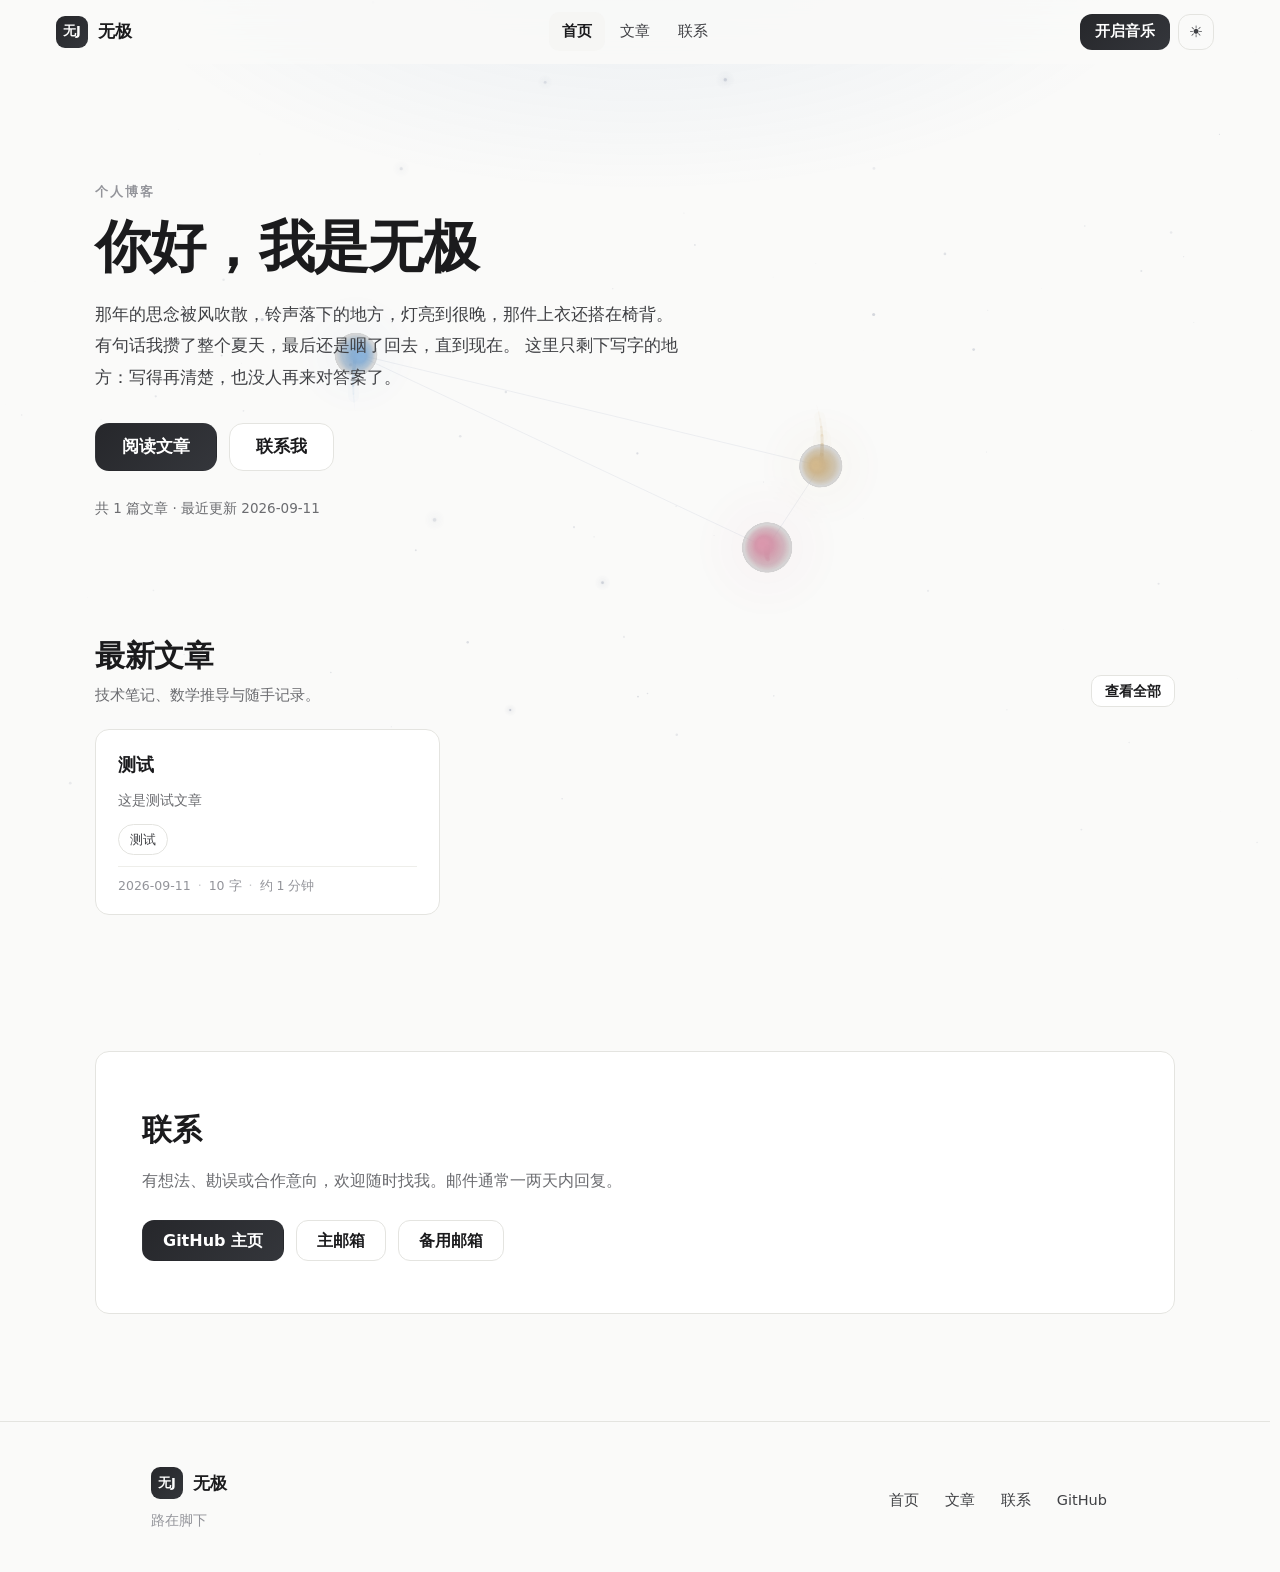
==== commit 9e46ed78: "feat(mobile): 全面适配手机端 安全区：新增 --safe-* 与 --nav-total 令牌，导航/吸顶目录/弹窗/后台抽屉/页脚统一避开刘海与底部手势条；自测页补 viewport-" ====
--- a/index.html
+++ b/index.html
@@ -75,7 +75,12 @@
         .orbit3d { position: absolute; inset: 0; width: 100%; height: 100%; display: block; }
 
         @media (max-width: 640px) {
+            /* 手机上 13vh 的顶部留白会把正文推到很下面，收窄成固定值 */
+            .hero { padding: 52px 0 34px; }
             .hero h1 { letter-spacing: -.8px; }
+            .hero-lead { font-size: 15.5px; line-height: 1.82; }
+            .hero-meta { margin-top: 20px; }
+            .cta { gap: 10px; }
             .contact { padding: clamp(26px, 7vw, 40px) 20px; }
         }
     </style>
--- a/assets/css/site.css
+++ b/assets/css/site.css
@@ -189,6 +189,15 @@
     --dur-1: .18s;
     --dur-2: .28s;
     --dur-3: .4s;
+
+    /* 安全区（刘海屏 / 圆角屏 / 手势条）。需配合 viewport-fit=cover 才有非零值 */
+    --safe-t: env(safe-area-inset-top, 0px);
+    --safe-r: env(safe-area-inset-right, 0px);
+    --safe-b: env(safe-area-inset-bottom, 0px);
+    --safe-l: env(safe-area-inset-left, 0px);
+    /* 导航实际占位高度：基础高度 + 顶部安全区（小屏下 --nav-h 会被改小）。
+       吸顶定位、锚点偏移、移动菜单的落点都统一用它，避免被状态栏压住。 */
+    --nav-total: calc(var(--nav-h) + var(--safe-t));
 }
 
 /* ==========================================================================
@@ -199,7 +208,7 @@
 
 html {
     scroll-behavior: smooth;
-    scroll-padding-top: calc(var(--nav-h) + 16px);
+    scroll-padding-top: calc(var(--nav-total) + 16px);
     scrollbar-gutter: stable;
     -webkit-text-size-adjust: 100%;
     text-size-adjust: 100%;
@@ -273,7 +282,7 @@
     box-shadow: var(--shadow-md);
     transition: top var(--dur-2) var(--ease-out);
 }
-.skip-link:focus { top: 0; }
+.skip-link:focus { top: var(--safe-t); }
 
 /* ==========================================================================
    3. 背景层
@@ -323,8 +332,8 @@
     grid-template-columns: 1fr auto 1fr;
     align-items: center;
     gap: var(--sp-4);
-    min-height: var(--nav-h);
-    padding: 10px clamp(16px, 5vw, 56px);
+    min-height: calc(var(--nav-h) + var(--safe-t));
+    padding: calc(10px + var(--safe-t)) clamp(16px, 5vw, 56px) 10px;
     padding-left: max(clamp(16px, 5vw, 56px), env(safe-area-inset-left));
     padding-right: max(clamp(16px, 5vw, 56px), env(safe-area-inset-right));
     background: var(--nav-bg);
@@ -434,7 +443,7 @@
 /* 移动端下拉菜单 */
 .mobile-menu {
     position: fixed;
-    top: var(--nav-h);
+    top: var(--nav-total);
     left: 0;
     right: 0;
     z-index: 49;
@@ -482,6 +491,9 @@
     max-width: var(--wrap);
     margin: 0 auto;
     padding: 0 clamp(16px, 5vw, 56px);
+    /* 横屏刘海机：左右安全区兜底，正文不会被圆角/刘海切掉 */
+    padding-left: max(clamp(16px, 5vw, 56px), env(safe-area-inset-left));
+    padding-right: max(clamp(16px, 5vw, 56px), env(safe-area-inset-right));
 }
 .wrap-narrow { max-width: var(--wrap-narrow); }
 .section-pad { padding: clamp(44px, 7vh, 82px) 0; }
@@ -716,6 +728,7 @@
     margin-top: var(--sp-7);
     border-top: 1px solid var(--border);
     padding: clamp(30px, 5vh, 48px) 0 40px;
+    padding-bottom: calc(40px + var(--safe-b));
 }
 .footer-inner {
     display: flex;
@@ -745,7 +758,8 @@
 .progress,
 .reading-progress {
     position: fixed;
-    top: 0;
+    /* 下移到状态栏之下，否则整条进度线被刘海区吞掉 */
+    top: var(--safe-t);
     left: 0;
     width: 100%;
     height: 2px;
@@ -868,7 +882,7 @@
     z-index: 100;
     display: grid;
     place-items: center;
-    padding: 18px;
+    padding: max(18px, var(--safe-t)) max(18px, var(--safe-r)) max(18px, var(--safe-b)) max(18px, var(--safe-l));
     background: rgba(8, 8, 10, .54);
     backdrop-filter: blur(4px);
     -webkit-backdrop-filter: blur(4px);
@@ -881,7 +895,9 @@
 .wj-modal {
     width: 100%;
     max-width: 520px;
+    /* dvh：移动端地址栏收起/展开时高度会变，用 vh 会把弹窗顶出屏幕 */
     max-height: 88vh;
+    max-height: 88dvh;
     display: flex;
     flex-direction: column;
     background: var(--panel-solid);
@@ -938,7 +954,7 @@
 .toast-host {
     position: fixed;
     left: 50%;
-    bottom: max(22px, env(safe-area-inset-bottom));
+    bottom: max(22px, calc(var(--safe-b) + 12px));
     transform: translateX(-50%);
     z-index: 120;
     display: flex;
@@ -990,19 +1006,73 @@
 .nav-links a:active,
 .mobile-menu a:active { color: var(--text); background: var(--surface-2); }
 
+/* 移动菜单展开时锁住页面滚动：否则手指在菜单外滑动会带着正文一起滚 */
+body.menu-open { overflow: hidden; }
+
+/* 提示条在小屏不撑破视口（长文案要能换行） */
+.toast { max-width: min(92vw, 560px); text-align: center; }
+
 @media (max-width: 900px) {
     .nav-links { gap: 0; }
     .nav-links a { padding: 7px 10px; font-size: var(--fs-base); }
 }
 
+/* 手机：触摸目标、输入缩放、动态视口等按触屏习惯重排 */
 @media (max-width: 640px) {
     :root { --nav-h: 58px; }
+
     .nav-links { display: none; }
     .nav-toggle { display: grid; }
+
+    /* 触摸目标不小于 40px，拇指才点得中 */
+    .theme-toggle,
+    .nav-toggle { width: 40px; height: 40px; }
+    .brand { font-size: 16px; }
+    .brand .mark { width: 30px; height: 30px; }
+    .nav-open { height: 40px; padding: 0 14px; }
+
+    /* iOS 上 <16px 的输入框聚焦时会强制放大整页。
+       统一抬到 16px，"一点输入框页面就跳大"的问题消失。 */
+    .input, .textarea, .select { font-size: 16px; }
+    .select { padding-right: 38px; }
+
+    /* 按钮加大到适合拇指的尺寸 */
+    .btn { padding: 12px 20px; }
+    .btn-sm { padding: 10px 15px; font-size: var(--fs-md); border-radius: var(--r-md); }
+    .btn-xs { padding: 8px 12px; font-size: var(--fs-base); }
+    .tag { padding: 7px 13px; }
+    .check { padding: 4px 0; font-size: var(--fs-lg); }
+    .check input[type="checkbox"] { width: 21px; height: 21px; }
+
+    /* 菜单在横屏 / 矮视口下可滚动，条目不会被裁掉 */
+    .mobile-menu {
+        max-height: calc(100dvh - var(--nav-total));
+        overflow-y: auto;
+        overscroll-behavior: contain;
+    }
+    .mobile-menu a { padding: 13px 14px; }
+
+    /* 弹窗改为底部抽屉：落在拇指可及处，也不易被软键盘顶出屏幕 */
+    .wj-modal-overlay { place-items: end center; padding: 0; }
+    .wj-modal {
+        max-width: 100%;
+        max-height: 92dvh;
+        border-bottom: none;
+        border-radius: var(--r-xl) var(--r-xl) 0 0;
+        transform: translateY(16px);
+    }
+    .wj-modal-head { padding: 14px 16px; }
+    .wj-modal-body { padding: 16px; }
+    .wj-modal-foot { padding: 12px 16px calc(12px + var(--safe-b)); }
+    .wj-modal-foot .btn { flex: 1 1 auto; }
+    .wj-modal-x { width: 38px; height: 38px; font-size: 14px; }
+
     .cta { flex-direction: column; align-items: stretch; }
     .cta .btn { width: 100%; }
     .footer-inner { flex-direction: column; align-items: flex-start; gap: var(--sp-4); }
+    .f-links a { padding: 10px 12px; }
     .section-head { margin-bottom: var(--sp-4); }
+    .section-pad { padding: 42px 0; }
 }
 
 @media (min-width: 641px) {
--- a/assets/css/articles.css
+++ b/assets/css/articles.css
@@ -249,8 +249,9 @@
 /* 目录 */
 .toc {
     position: sticky;
-    top: calc(var(--nav-h) + 20px);
-    max-height: calc(100vh - var(--nav-h) - 48px);
+    top: calc(var(--nav-total) + 20px);
+    max-height: calc(100vh - var(--nav-total) - 48px);
+    max-height: calc(100dvh - var(--nav-total) - 48px);
     overflow-y: auto;
     overscroll-behavior: contain;
     padding: 16px 14px;
@@ -320,7 +321,7 @@
     letter-spacing: -.3px;
     color: var(--text);
     text-wrap: balance;
-    scroll-margin-top: calc(var(--nav-h) + 24px);
+    scroll-margin-top: calc(var(--nav-total) + 24px);
 }
 .prose h1 { font-size: 1.8em; }
 .prose h2 {
@@ -345,6 +346,10 @@
 .prose h1:hover .h-anchor, .prose h2:hover .h-anchor, .prose h3:hover .h-anchor,
 .prose h4:hover .h-anchor, .prose h5:hover .h-anchor, .prose h6:hover .h-anchor { opacity: 1; }
 .prose .h-anchor:hover { color: var(--accent); }
+/* 触屏没有 hover，锚点永远点不到；它的负偏移还会在窄屏撑出一段横向可滚动区 */
+@media (hover: none) {
+    .prose .h-anchor { display: none; }
+}
 
 .prose strong { color: var(--text); font-weight: 720; }
 .prose em { font-style: italic; }
@@ -588,11 +593,12 @@
 
 .editor-side {
     position: sticky;
-    top: calc(var(--nav-h) + 16px);
+    top: calc(var(--nav-total) + 16px);
     display: flex;
     flex-direction: column;
     gap: var(--sp-4);
-    max-height: calc(100vh - var(--nav-h) - 32px);
+    max-height: calc(100vh - var(--nav-total) - 32px);
+    max-height: calc(100dvh - var(--nav-total) - 32px);
     overflow-y: auto;
     overscroll-behavior: contain;
     padding-right: 2px;
@@ -697,8 +703,11 @@
 .wj-editor {
     flex: 1 1 auto;
     max-height: 68vh;
+    max-height: 68dvh;
     padding: 26px clamp(18px, 3vw, 36px);
+    /* 竖向滚动 + 横向兜底：宽表格在编辑区内滑动，而不是把整页撑宽 */
     overflow-y: auto;
+    overflow-x: auto;
     font-size: 15.5px;
     line-height: 1.8;
     color: var(--text-2);
@@ -775,6 +784,7 @@
     flex: 1 1 auto;
     width: 100%;
     max-height: 68vh;
+    max-height: 68dvh;
     padding: 20px clamp(16px, 3vw, 30px);
     overflow: auto;
     font-family: "JetBrains Mono", "Cascadia Code", Consolas, monospace;
@@ -815,16 +825,31 @@
 .foot-sep { opacity: .5; }
 
 @media (max-width: 940px) {
-    .editor-shell { grid-template-columns: minmax(0, 1fr); }
+    .editor-shell { grid-template-columns: minmax(0, 1fr); gap: var(--sp-4); padding: var(--sp-4) 0 var(--sp-6); }
     .editor-side { position: static; order: 2; max-height: none; }
     .editor-main { order: 1; }
-    .editor-bar { overflow-x: auto; }
+    /* 工具栏横向滑动：放不下时左右滑，而不是换行把编辑区挤扁 */
+    .editor-bar { overflow-x: auto; padding: 8px; -webkit-overflow-scrolling: touch; }
     .toolbar { flex-wrap: nowrap; }
+    .editor-tabs { overflow-x: auto; -webkit-overflow-scrolling: touch; }
     .wj-editor, .md-source { max-height: none; min-height: 52vh; }
+    /* 状态行可换行，长文案不被裁切 */
+    .editor-foot { flex-wrap: wrap; }
 }
 @media (max-width: 640px) {
     .wj-editor { padding: 18px 15px; font-size: 15px; }
     .editor-hint { display: none; }
+    /* 编辑器按钮全部放大到拇指可点 */
+    .tb-btn { min-width: 40px; height: 40px; font-size: var(--fs-md); }
+    .tb-sep { height: 22px; }
+    .etab { padding: 10px 16px; font-size: var(--fs-md); }
+    .md-source { padding: 16px 14px; font-size: 13px; }
+    .seg-btn { padding: 9px 16px; }
+    /* 输入类控件抬到 16px，避免 iOS 聚焦时放大页面 */
+    .math-input, .code-input, .input, .textarea, .select { font-size: 16px; }
+    .math-palette { max-height: 152px; }
+    .math-palette .sym { min-width: 42px; height: 38px; }
+    .math-preview { min-height: 56px; }
 }
 
 /* 公式编辑弹窗 */
@@ -919,7 +944,7 @@
 }
 .summary {
     position: sticky;
-    top: var(--nav-h);
+    top: var(--nav-total);
     z-index: 20;
     display: flex;
     flex-wrap: wrap;
@@ -990,7 +1015,67 @@
 /* 阅读页进度条（.progress 已在 site.css 定义，这里只补充最小宽度语义） */
 @media (max-width: 1000px) {
     .article-layout { grid-template-columns: minmax(0, 1fr); }
-    .toc { position: static; max-height: none; }
+    /* 单列后目录会掉到正文末尾，等于失效。
+       提到正文之前并限高可滚，让它成为"章节跳板"而不是一屏长列表。 */
+    .toc {
+        position: static;
+        order: -1;
+        max-height: min(44vh, 300px);
+        padding: 12px;
+    }
+    .toc a { padding: 9px 10px; }
+}
+
+/* --------------------------------------------------------------------------
+   手机（≤640px）：列表页 / 阅读页 / 正文排版
+   -------------------------------------------------------------------------- */
+@media (max-width: 640px) {
+    /* 列表：单列更紧凑，卡片内边距收窄，封面同步回正以免出现横向滚动 */
+    .post-grid { gap: var(--sp-4); }
+    .post-card { padding: 18px 18px 16px; }
+    .post-cover {
+        width: calc(100% + 36px);
+        margin: -18px -18px 4px;
+        height: auto;
+        aspect-ratio: 16 / 9;
+    }
+    .post-summary { -webkit-line-clamp: 4; }
+
+    /* 搜索与排序各占一行，比并排挤在 300px 里更好按 */
+    .list-toolbar { gap: 8px; margin: 18px 0 14px; }
+    .search-box { flex: 1 1 100%; min-width: 0; }
+    .list-toolbar .select { flex: 1 1 100%; width: 100%; min-width: 0; }
+    .tag-filter { gap: 6px; margin-bottom: var(--sp-4); }
+    .local-bar { padding: 11px 13px; }
+
+    /* 正文：字号、行高与内边距按手机阅读重新配比 */
+    .prose { font-size: 16.5px; line-height: 1.78; }
+    .prose h1 { font-size: 1.6em; }
+    .prose h2 { font-size: 1.34em; }
+    .prose blockquote { margin: 1.2em 0; padding: 12px 15px; }
+    .prose ul, .prose ol { padding-left: 1.3em; }
+    .prose img { border-radius: var(--r-lg); }
+    .prose .table-wrap { border-radius: var(--r-lg); }
+    .prose table { font-size: var(--fs-base); }
+    .prose th, .prose td { padding: 9px 11px; }
+    .prose pre, .wj-editor pre { padding: 13px 14px; font-size: 12.5px; }
+    .code-head { padding: 8px 12px; }
+
+    /* iOS 横向滚动区补上惯性滚动 */
+    .prose .table-wrap,
+    .prose pre,
+    .math-block,
+    .katex-display { -webkit-overflow-scrolling: touch; }
+
+    /* 底部操作排成两列铺满，拇指一次点得到 */
+    .article-foot { gap: var(--sp-3); }
+    .article-actions { width: 100%; gap: 8px; }
+    .article-actions .btn { flex: 1 1 calc(50% - 4px); }
+
+    .editor-shell { padding: var(--sp-4) 0 var(--sp-5); }
+    .test-head p { font-size: var(--fs-md); }
+    .summary { margin: var(--sp-4) 0; padding: 11px 13px; }
+    .summary b { font-size: 17px; }
 }
 
 /* ==========================================================================
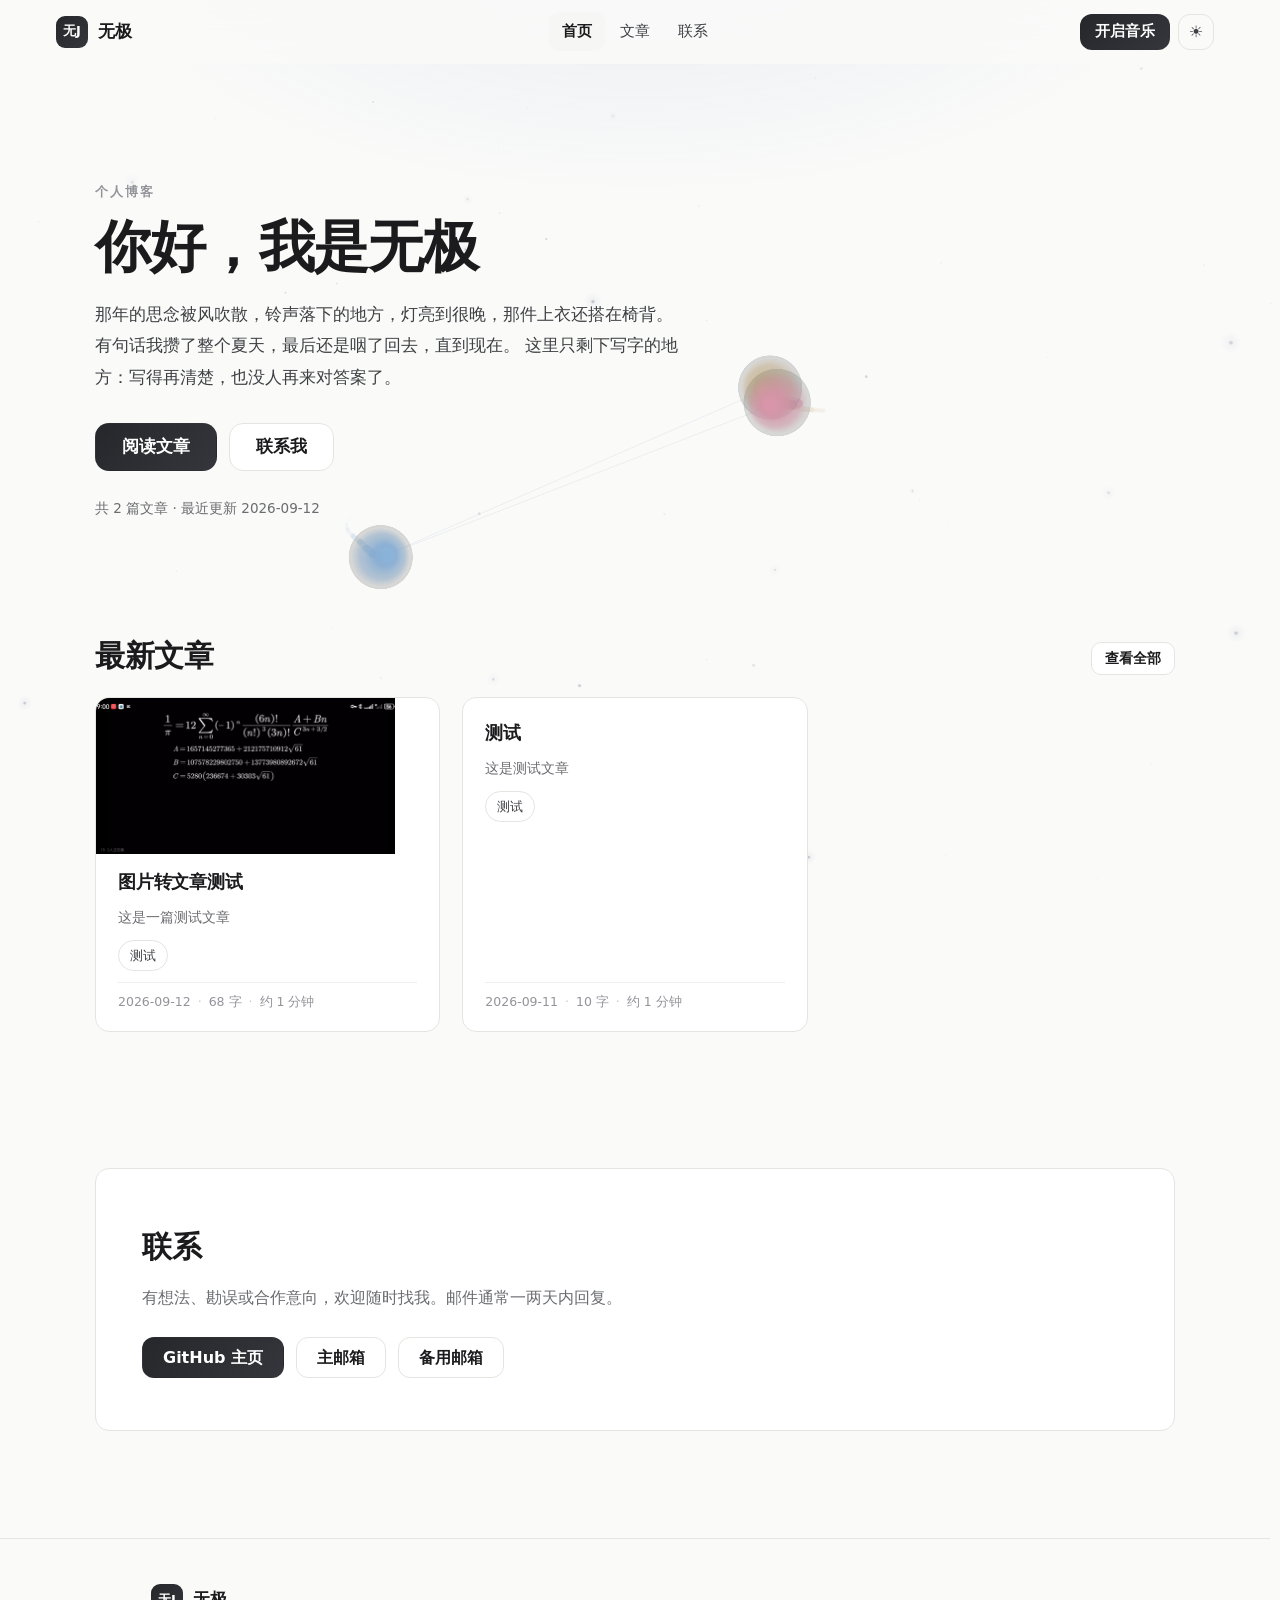
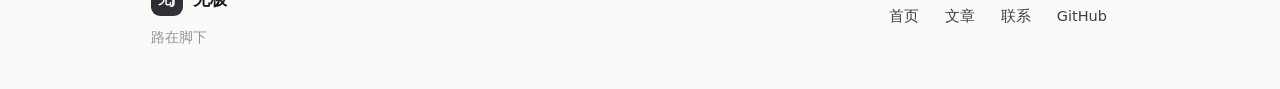
==== commit 5d4b7413: "feat(admin): 图片转文章与一键写入本地，并精修主题配色和切换动效 - 后台新增「图片转文章」：AI 依据图片 1:1 生成标题、摘要、标签与公式正文 - 后台新增一键写入本地项目文件夹，产" ====
--- a/index.html
+++ b/index.html
@@ -17,6 +17,7 @@
     <link rel="icon" href="data:image/svg+xml,%3Csvg xmlns='http://www.w3.org/2000/svg' viewBox='0 0 100 100'%3E%3Crect width='100' height='100' rx='22' fill='%23101114'/%3E%3Ctext x='50' y='71' font-size='58' font-weight='600' text-anchor='middle' fill='%23f2f2f2' font-family='PingFang SC,Microsoft YaHei,sans-serif'%3E%E6%97%A0%3C/text%3E%3C/svg%3E" />
     <link rel="stylesheet" href="assets/css/site.css" />
     <link rel="stylesheet" href="assets/css/articles.css" />
+    <link rel="stylesheet" href="assets/css/motion.css" />
     <style>
         /* 首页专属：Hero 与联系区 */
 
@@ -110,7 +111,7 @@
             <span>无极</span>
         </a>
         <div class="nav-links">
-            <a href="index.html" class="active">首页</a>
+            <a href="#top" class="active">首页</a>
             <a href="#latest">文章</a>
             <a href="#contact">联系</a>
         </div>
@@ -122,7 +123,7 @@
     </nav>
     <!-- 移动端下拉菜单 -->
     <div class="mobile-menu" id="mobileMenu">
-        <a href="index.html" class="active">首页</a>
+        <a href="#top" class="active">首页</a>
         <a href="#latest">文章</a>
         <a href="#contact">联系</a>
     </div>
@@ -148,7 +149,6 @@
         <div class="section-head reveal">
             <div>
                 <h2>最新文章</h2>
-                <p>技术笔记、数学推导与随手记录。</p>
             </div>
             <a class="btn btn-ghost btn-sm" href="articles.html">查看全部</a>
         </div>
@@ -171,7 +171,7 @@
     </section>
 
     <!-- 页脚 -->
-    <footer class="footer">
+    <footer class="footer reveal">
         <div class="wrap footer-inner">
             <div class="f-brand">
                 <a class="brand" href="#top">
@@ -280,8 +280,8 @@
             function readTheme() {
                 THEME = document.documentElement.getAttribute('data-theme') === 'light' ? 'light' : 'dark';
                 P = THEME === 'light'
-                    ? { add: 'source-over', bgOn: false, bloom: 0, halo: 0.30, core: null, starMul: 0.5 }
-                    : { add: 'lighter', bgOn: true, bloom: 0.9, halo: 0.62, core: '255,255,255', starMul: 1 };
+                    ? { add: 'source-over', bgOn: false, bloom: 0, core: null, starMul: 0.5 }
+                    : { add: 'lighter', bgOn: true, bloom: 0.9, core: '255,255,255', starMul: 1 };
                 bgDirty = true;
                 if (bodies) {
                     for (var i = 0; i < 3; i++) { if (bodies[i]) bodies[i].c = COLORS[THEME][i]; }
@@ -427,10 +427,11 @@
             }
 
             var simTime = 0, last = 0, rafOn = false, visible = true;
+            var pageVisible = !document.hidden;   // 标签页是否在前台
             // 真实 rAF 间隔：用它判断机器能不能跑满，而不是用被主动节流后的绘制间隔
             var _rafPrev = 0, _rawSum = 0, _rawN = 0;
             function step(now) {
-                if (!visible) { rafOn = false; return; }
+                if (!visible || !pageVisible) { rafOn = false; return; }
                 requestAnimationFrame(step);
                 if (_rafPrev) { _rawSum += now - _rafPrev; _rawN++; }
                 _rafPrev = now;
@@ -692,12 +693,13 @@
                     spawnParts(i, proj[i].x, proj[i].y, proj[i].r);
                 }
 
-                /* ---------- 轨迹：外层辉光（按宽度分档）+ 内层亮芯（按亮度分档） ----------
-                   分档合批把每帧上千次 stroke 压到几十次，移动端也能跑满帧。 */
+                /* ---------- 轨迹：单层亮芯（按亮度分档） ----------
+                   不做外层辉光，轨道是一条干净的实线；分档合批把每帧上千次 stroke
+                   压到几十次，移动端也能跑满帧。 */
                 ctx.lineJoin = 'round';
                 ctx.lineCap = 'round';
                 ctx.globalCompositeOperation = P.add;
-                var WBUCK = 3, ABUCK = 8, coreMul = P.bgOn ? 1 : 0.62;
+                var ABUCK = 8, coreMul = P.bgOn ? 1 : 0.62;
                 for (i = 0; i < 3; i++) {
                     var tp = trail[i], tn = tp.length;
                     if (tn < 2) continue;
@@ -711,23 +713,6 @@
                     }
                     var col = bodies[i].c, brr = proj[i].r;
                     var wb, lo, hi, mid, cnt, depSum;
-                    for (wb = 0; wb < WBUCK; wb++) {
-                        lo = wb / WBUCK; hi = (wb + 1) / WBUCK; mid = (lo + hi) / 2;
-                        ctx.beginPath(); cnt = 0; depSum = 0;
-                        for (t = 1; t < tn; t++) {
-                            var fw = t / tn;
-                            if (fw <= lo || fw > hi) continue;
-                            ctx.moveTo(_tx[t - 1], _ty[t - 1]);
-                            ctx.lineTo(_tx[t], _ty[t]);
-                            depSum += 0.5 * (_tp[t - 1] + _tp[t]);
-                            cnt++;
-                        }
-                        if (!cnt) continue;
-                        var depw = Math.max(0.4, Math.min(1.7, depSum / cnt));
-                        ctx.lineWidth = Math.max(1, brr * 0.5 * mid * depw * 3.4);
-                        ctx.strokeStyle = hexA(col, P.halo * 0.30 * mid * coreMul);
-                        ctx.stroke();
-                    }
                     for (wb = 0; wb < ABUCK; wb++) {
                         lo = wb / ABUCK; hi = (wb + 1) / ABUCK; mid = (lo + hi) / 2;
                         ctx.beginPath(); cnt = 0; depSum = 0;
@@ -741,7 +726,8 @@
                         }
                         if (!cnt) continue;
                         var depc = Math.max(0.4, Math.min(1.7, depSum / cnt));
-                        ctx.lineWidth = Math.max(0.6, brr * 0.34 * mid * depc);
+                        // 去掉外层辉光后线宽略微加粗，让轨道仍看得清
+                        ctx.lineWidth = Math.max(0.7, brr * 0.46 * mid * depc);
                         ctx.strokeStyle = hexA(col, 0.9 * mid * mid * coreMul);
                         ctx.stroke();
                     }
@@ -768,28 +754,25 @@
                     }
                 }
 
-                /* ---------- 天体：远的先画；高光朝向质心，随运动实时偏移 ---------- */
+                /* ---------- 天体：远的先画；高光朝向质心，随运动实时偏移 ----------
+                   不再在球体周围铺一层大范围光晕，本体贴图的柔和边缘就够用，
+                   三颗球看起来是"实体"而不是一团发光的雾。 */
                 var order = drawOrder.sort(function (a, b) { return proj[a].depth - proj[b].depth; });
                 var lcx = W / 2, lcy = H / 2;
                 for (k = 0; k < 3; k++) {
                     i = order[k];
                     var pj = proj[i];
                     var br = pj.r * (0.9 + 0.18 * Math.min(1, 1.7 - pj.persp));
-                    glowAt(ctx, hexRGB(pj.c), pj.x, pj.y, br * 4.6, P.halo * 0.34);
                     bodyInto(ctx, pj.x, pj.y, br, pj.c, lcx - pj.x, lcy - pj.y);
                 }
 
-                /* ---------- 泛光：低分辨率缓冲 → 模糊 → 叠加 ---------- */
+                /* ---------- 泛光：低分辨率缓冲 → 模糊 → 叠加 ----------
+                   只让粒子尘埃参与，天体本体不再进缓冲 —— 否则放大回来的柔光
+                   又会绕着三颗球形成一圈光晕。 */
                 if (BLOOM_ON && P.bloom > 0) {
                     blx.globalCompositeOperation = 'source-over';
                     blx.clearRect(0, 0, W, H);
                     blx.globalCompositeOperation = 'lighter';
-                    for (k = 0; k < 3; k++) {
-                        i = order[k];
-                        var pb = proj[i];
-                        glowAt(blx, hexRGB(pb.c), pb.x, pb.y, pb.r * 5.2, 0.34);
-                        bodyInto(blx, pb.x, pb.y, pb.r, pb.c, lcx - pb.x, lcy - pb.y);
-                    }
                     for (i = 0; i < 3; i++) {
                         var pq = parts[i];
                         for (k = 0; k < pq.length; k++) {
@@ -951,6 +934,17 @@
                 });
             })();
 
+            // 切到后台标签页时 rAF 本来就会被浏览器暂停，但回来时时间戳会跳一大截，
+            // 容易污染上面的帧率采样、把好机器误判成"跑不动"而降档。
+            // 这里显式暂停并清空计时基准，恢复时和首次启动走同一条路径。
+            document.addEventListener('visibilitychange', function () {
+                pageVisible = !document.hidden;
+                if (pageVisible && visible && !rafOn) {
+                    rafOn = true; last = 0; _rafPrev = 0; _rawSum = 0; _rawN = 0;
+                    requestAnimationFrame(step);
+                }
+            });
+
             // 仅在画布所在层可见时运行，离开视口暂停，省 CPU
             if ('IntersectionObserver' in window) {
                 new IntersectionObserver(function (es) {
--- a/assets/css/site.css
+++ b/assets/css/site.css
@@ -31,6 +31,13 @@
     --surface-1: rgba(255, 255, 255, 0.040);
     --surface-2: rgba(255, 255, 255, 0.070);
     --surface-3: rgba(255, 255, 255, 0.105);
+    /* 表单控件底色。暗色下与 surface-1 同色就够（轻浮起）；
+       亮色下必须比页面底色深一点 —— 否则输入框与下拉是一块纯白，
+       在 #fafaf9 的页面上反而比页面更亮，看着"发白"。 */
+    --field-bg: rgba(255, 255, 255, 0.040);
+    /* 下拉展开后弹层的底色。这里必须是不透明色：原生弹层会拿 select 自身的
+       背景当底色，而 select 是半透明的，半透明衬到弹层上会翻成一片白。 */
+    --field-menu-bg: #17181c;
     --panel: var(--surface-2);
     --panel-hover: var(--surface-3);
     --panel-solid: #17181c;
@@ -101,6 +108,8 @@
     --surface-1: #ffffff;
     --surface-2: #f6f6f4;
     --surface-3: #ffffff;
+    --field-bg: #f2f2f0;
+    --field-menu-bg: #f2f2f0;
     --panel: var(--surface-2);
     --panel-hover: var(--surface-3);
     --panel-solid: #ffffff;
@@ -186,9 +195,14 @@
     --ease-out: cubic-bezier(.16, 1, .3, 1);
     --ease-soft: cubic-bezier(.22, 1, .36, 1);
     --ease-in-out: cubic-bezier(.4, 0, .2, 1);
+    /* 收尾带一点点回弹，用于"浮起"的卡片与图标按钮，手感更利落 */
+    --ease-spring: cubic-bezier(.34, 1.4, .5, 1);
     --dur-1: .18s;
     --dur-2: .28s;
     --dur-3: .4s;
+    /* 揭示动画的错落延迟：默认 0，需要排队入场时在元素上覆写即可，
+       不必为每个成员单独写一条 transition-delay 规则 */
+    --rd: 0s;
 
     /* 安全区（刘海屏 / 圆角屏 / 手势条）。需配合 viewport-fit=cover 才有非零值 */
     --safe-t: env(safe-area-inset-top, 0px);
@@ -283,6 +297,27 @@
     transition: top var(--dur-2) var(--ease-out);
 }
 .skip-link:focus { top: var(--safe-t); }
+
+/* ==========================================================================
+   2.1 跨页面过渡（View Transitions API）
+   --------------------------------------------------------------------------
+   静态多页站点也能有"应用式"的页面切换：浏览器把旧页面快照淡出、新页面快照
+   淡入，全程在合成器上完成，不阻塞导航。不支持的浏览器会直接忽略这两条规则，
+   退化成本来的瞬时跳转，没有任何副作用。
+   ========================================================================== */
+
+@view-transition { navigation: auto; }
+
+/* 旧页面轻微上移淡出、新页面自下方浮起：比等量淡入更有方向感。
+   位移只给 4~6px —— 够被眼睛感知，又不至于让人等画面"走完"。 */
+::view-transition-old(root) {
+    animation: vtOut .2s var(--ease-soft) both;
+}
+::view-transition-new(root) {
+    animation: vtIn .3s var(--ease-soft) both;
+}
+@keyframes vtOut { to { opacity: 0; transform: translateY(-4px); } }
+@keyframes vtIn { from { opacity: 0; transform: translateY(6px); } }
 
 /* ==========================================================================
    3. 背景层
@@ -482,6 +517,19 @@
 .mobile-menu a:hover,
 .mobile-menu a.active { color: var(--text); background: var(--surface-2); }
 
+/* 展开时菜单项自上而下逐条浮现，让"点开菜单"这个动作有明确的因果感，
+   而不是整块面板一起出现。只给前几条排延迟，条目再多后面的也直接呈现。 */
+.mobile-menu.open a { animation: menuItemIn .34s var(--ease-out) backwards; }
+.mobile-menu.open a:nth-child(1) { animation-delay: 30ms; }
+.mobile-menu.open a:nth-child(2) { animation-delay: 60ms; }
+.mobile-menu.open a:nth-child(3) { animation-delay: 90ms; }
+.mobile-menu.open a:nth-child(4) { animation-delay: 120ms; }
+.mobile-menu.open a:nth-child(5) { animation-delay: 150ms; }
+@keyframes menuItemIn {
+    from { opacity: 0; transform: translateY(-6px); }
+    to   { opacity: 1; transform: none; }
+}
+
 /* ==========================================================================
    5. 容器与分节
    ========================================================================== */
@@ -546,6 +594,7 @@
     /* transform 也必须参与过渡：否则 :active 的轻微按压会瞬间跳变 */
     transition: background var(--dur-1) ease, border-color var(--dur-1) ease,
                 color var(--dur-1) ease, opacity var(--dur-1) ease,
+                box-shadow var(--dur-2) ease,
                 transform var(--dur-1) var(--ease-out);
 }
 
@@ -553,14 +602,14 @@
     color: var(--on-grad);
     background: var(--grad-accent);
 }
-.btn-primary:hover { opacity: .88; }
+.btn-primary:hover { opacity: .9; transform: translateY(-1px); box-shadow: var(--shadow-md); }
 
 .btn-ghost {
     color: var(--text);
     background: var(--surface-1);
     border-color: var(--border);
 }
-.btn-ghost:hover { background: var(--surface-2); border-color: var(--border-strong); }
+.btn-ghost:hover { background: var(--surface-2); border-color: var(--border-strong); transform: translateY(-1px); }
 
 .btn-danger {
     color: var(--danger);
@@ -597,7 +646,7 @@
     font-family: inherit;
     font-size: var(--fs-md);
     color: var(--text);
-    background: var(--surface-1);
+    background: var(--field-bg);
     border: 1px solid var(--border);
     border-radius: var(--r-md);
     padding: 10px 13px;
@@ -608,7 +657,9 @@
 .input:hover, .textarea:hover, .select:hover { border-color: var(--border-strong); }
 .input:focus, .textarea:focus, .select:focus {
     border-color: var(--accent);
-    background: var(--surface-2);
+    /* 只改 background-color。用 background 简写会把 .select 的箭头一起清掉
+       （箭头是用 background-image 画的），聚焦的瞬间下拉箭头会凭空消失。 */
+    background-color: var(--surface-2);
     box-shadow: 0 0 0 3px var(--accent-soft);
 }
 .textarea { resize: vertical; min-height: 84px; line-height: 1.7; }
@@ -624,6 +675,13 @@
     background-position: calc(100% - 18px) 50%, calc(100% - 13px) 50%;
     background-size: 5px 5px, 5px 5px;
     background-repeat: no-repeat;
+}
+/* 展开后的选项列表。
+   原生弹层的底色会跟着 select 自身的背景走，而 select 的底色是半透明的，
+   叠到弹层上就被衬成一片白。这里给选项显式指定不透明底色，两套主题都不再"发白"。 */
+.select option {
+    background-color: var(--field-menu-bg);
+    color: var(--text);
 }
 
 /* 复选框 */
@@ -716,9 +774,15 @@
     background: var(--surface-1);
     border: 1px solid var(--border);
     border-radius: var(--r-lg);
-    transition: border-color var(--dur-2) ease, background var(--dur-2) ease;
-}
-.card:hover { border-color: var(--border-strong); background: var(--surface-2); }
+    transition: border-color var(--dur-2) ease, background var(--dur-2) ease,
+                box-shadow var(--dur-2) ease, transform var(--dur-2) var(--ease-out);
+}
+.card:hover {
+    border-color: var(--border-strong);
+    background: var(--surface-2);
+    transform: translateY(-2px);
+    box-shadow: var(--shadow-md);
+}
 
 /* ==========================================================================
    10. 页脚
@@ -794,21 +858,33 @@
                 color var(--dur-1) ease, border-color var(--dur-1) ease;
 }
 .to-top.show { opacity: 1; transform: none; pointer-events: auto; }
-.to-top:hover { color: var(--text); border-color: var(--accent); }
-
-/* ==========================================================================
-   12. 滚动揭示（仅一次淡入，不做位移缩放）
-   ========================================================================== */
-
-.reveal { opacity: 0; transition: opacity .5s var(--ease-out); }
-.reveal.in { opacity: 1; }
-/* 列表页首屏的卡片入场。这里用 animation 而不是 transition：
+.to-top:hover { color: var(--text); border-color: var(--accent); transform: translateY(-2px); }
+.to-top:active { transform: scale(.94); }
+
+/* ==========================================================================
+   12. 滚动揭示（进入视口时淡入 + 轻微上浮）
+   --------------------------------------------------------------------------
+   只动 opacity / transform 两个合成属性：既不触发重排，也不惊动绘制。
+   需要错落时给元素加 style="--rd:.08s" 即可，无需为每个元素写一条延迟规则。
+   ========================================================================== */
+
+.reveal {
+    opacity: 0;
+    transform: translateY(16px);
+    transition: opacity .62s var(--ease-out) var(--rd),
+                transform .62s var(--ease-out) var(--rd);
+}
+.reveal.in { opacity: 1; transform: none; }
+
+/* 列表页卡片入场。这里用 animation 而不是 transition：
    错落的 animation-delay 只作用于动画本身，不会像 transition-delay 那样
-   把卡片 hover 的换色过渡一起拖慢。 */
+   把卡片 hover 的换色与浮起一并拖慢。 */
 .card-in { animation: cardIn var(--dur-3) var(--ease-out) backwards; }
+/* 二次渲染（搜索 / 筛选 / 排序）用更短的时长，输入时不会一卡一卡地等动画 */
+.card-in-quick { animation-duration: .26s; }
 @keyframes cardIn {
-    from { opacity: 0; }
-    to   { opacity: 1; }
+    from { opacity: 0; transform: translateY(10px); }
+    to   { opacity: 1; transform: none; }
 }
 
 /* ==========================================================================
@@ -993,12 +1069,16 @@
    17. 触屏与响应式
    ========================================================================== */
 
-/* 触屏设备：按压反馈代替 hover */
+/* 触屏设备：按压反馈代替 hover。
+   触屏上 hover 会在点按后"粘住"，所以把浮起与投影一并复位，
+   只保留颜色变化作为反馈。 */
 @media (hover: none) {
     .nav-links a:hover,
     .btn-ghost:hover,
     .card:hover { background: var(--surface-1); }
     .card:hover { border-color: var(--border); }
+    .btn:hover,
+    .card:hover { transform: none; box-shadow: none; }
 }
 
 .theme-toggle:active,
--- a/assets/css/articles.css
+++ b/assets/css/articles.css
@@ -119,9 +119,17 @@
     background: var(--surface-1);
     border: 1px solid var(--border);
     border-radius: var(--r-lg);
-    transition: border-color var(--dur-2) ease, background var(--dur-2) ease;
-}
-.post-card:hover { border-color: var(--border-strong); background: var(--surface-2); }
+    /* 过渡只列 opacity 之外的"便宜"属性 + transform：
+       transform 与 box-shadow 由合成器/光栅各自处理，hover 时不会引发内部文本重排。 */
+    transition: border-color var(--dur-2) ease, background var(--dur-2) ease,
+                box-shadow var(--dur-2) ease, transform var(--dur-2) var(--ease-out);
+}
+.post-card:hover {
+    border-color: var(--border-strong);
+    background: var(--surface-2);
+    transform: translateY(-3px);
+    box-shadow: var(--shadow-md);
+}
 .post-card:focus-visible { outline: 2px solid var(--accent-2); outline-offset: 3px; }
 
 .post-cover {
@@ -131,7 +139,12 @@
     object-fit: cover;
     display: block;
     background: var(--bg-soft);
-}
+    /* 悬停时封面极轻微放大：卡片"浮起"的同时画面也跟着贴近一点。
+       缩放走 transform，不会引起卡片内文字的回流。 */
+    transform-origin: 50% 42%;
+    transition: transform .5s var(--ease-out);
+}
+.post-card:hover .post-cover { transform: scale(1.045); }
 .post-title {
     font-size: var(--fs-xl);
     font-weight: 650;
@@ -223,6 +236,30 @@
         transform: none;
         transition: none;
     }
+}
+
+/* 正文逐块浮现：在上面整块淡入之后接着往下铺开，比"一次全亮"更有阅读引导。
+   只让最前面的 8 块参与（nth-child 限定），后面的内容直接呈现 —— 长文即使
+   上百个块，也不会一次性启动上百条动画。
+   注意：这里的触发类 .article-ready 挂在 <main> 上，而导出 PDF 只取
+   #articleBody 的 innerHTML，所以这套动效不会渗进打印内容里。 */
+.article-page.article-ready .prose > *:nth-child(-n+8) {
+    animation: proseIn .5s var(--ease-out) backwards;
+}
+.article-page.article-ready .prose > *:nth-child(1) { animation-delay: 0ms; }
+.article-page.article-ready .prose > *:nth-child(2) { animation-delay: 40ms; }
+.article-page.article-ready .prose > *:nth-child(3) { animation-delay: 80ms; }
+.article-page.article-ready .prose > *:nth-child(4) { animation-delay: 120ms; }
+.article-page.article-ready .prose > *:nth-child(5) { animation-delay: 160ms; }
+.article-page.article-ready .prose > *:nth-child(6) { animation-delay: 200ms; }
+.article-page.article-ready .prose > *:nth-child(7) { animation-delay: 240ms; }
+.article-page.article-ready .prose > *:nth-child(8) { animation-delay: 280ms; }
+@keyframes proseIn {
+    from { opacity: 0; transform: translateY(10px); }
+    to   { opacity: 1; transform: none; }
+}
+@media (prefers-reduced-motion: reduce) {
+    .article-page.article-ready .prose > *:nth-child(-n+8) { animation: none; }
 }
 
 .article-head { padding: clamp(26px, 5vh, 52px) 0 0; }
@@ -349,6 +386,9 @@
 /* 触屏没有 hover，锚点永远点不到；它的负偏移还会在窄屏撑出一段横向可滚动区 */
 @media (hover: none) {
     .prose .h-anchor { display: none; }
+    /* 触屏上 hover 会在点按后残留，把浮起与放大复位 */
+    .post-card:hover { transform: none; box-shadow: none; }
+    .post-card:hover .post-cover { transform: none; }
 }
 
 .prose strong { color: var(--text); font-weight: 720; }
--- a/assets/css/motion.css
+++ b/assets/css/motion.css
@@ -0,0 +1,182 @@
+/* ==========================================================================
+   无极博客 · 动效层
+
+   站点所有"过渡与动画"集中在这里，与 site.css / articles.css 分离维护：
+   调视觉时不必在动效规则里翻找，调节奏时也不会碰到布局。
+
+   读取 site.css 排版节奏块里的令牌，本文件不新造时长：
+     --dur-1 .18s   --dur-2 .28s   --dur-3 .4s
+     --ease-out cubic-bezier(.16,1,.3,1)
+     --ease-soft cubic-bezier(.22,1,.36,1)
+     --rd  错落延迟，默认 0s；需要错落时在元素上写 style="--rd:.08s"
+
+   两条自我约束：
+   1. 只动 opacity / transform / clip-path —— 不触碰会触发重排的属性。
+   2. 所有由 JS 驱动的效果，JS 不跑就等于没写：默认状态必须是"完全正常
+      显示"，绝不能出现内容被动画永久藏起来的情况。
+
+   注：本站沿用 site.css 的既有取舍 —— 不响应 prefers-reduced-motion。
+   ========================================================================== */
+
+/* 由 JS 在运行时写到元素上的自定义属性，这里给出休息值。
+   自定义属性总得有个声明处，var() 才不是悬空的；顺带把"哪些值由脚本控制"
+   记录在样式表里，改结构时一眼可见。
+   注意 --vt-r 的休息值刻意取"盖满视口"而不是 0：万一 .theme-vt 被挂上、
+   半径却没写进来，圆形就扩不开 —— 新主题会一直停在圆形之外，整屏卡在旧主题上。
+   往大了取，最坏情况也只是照常过渡一遍。 */
+:root {
+    --vt-x: 50%;
+    --vt-y: 50%;
+    --vt-r: 100vmax;
+    --toc-y: 0px;
+    --toc-h: 0px;
+}
+
+/* ==========================================================================
+   1. 首屏入场
+   ========================================================================== */
+
+/* 导航条：从视口上方滑入。
+   用 animation 而不是 transition，元素一出现就自己播，不需要等某个类被加上；
+   也不加 fill-mode —— 终止状态与元素常态一致，动画结束后交还控制权。 */
+.nav { animation: navIn .5s var(--ease-out); }
+@keyframes navIn {
+    from { opacity: 0; transform: translateY(-100%); }
+    to   { opacity: 1; transform: none; }
+}
+
+/* 首页 Hero：标题 → 引导语 → 按钮 → 统计，自上而下依次浮现。
+   用 nth-child 排序而不是逐个写类名，改文案、加删元素都不用动样式。
+   必须带 backwards：延迟期间要停在 from，否则会先亮一下再开始动。 */
+.hero > * { animation: riseIn .6s var(--ease-out) backwards; }
+.hero > *:nth-child(1) { animation-delay: .04s; }
+.hero > *:nth-child(2) { animation-delay: .11s; }
+.hero > *:nth-child(3) { animation-delay: .19s; }
+.hero > *:nth-child(4) { animation-delay: .27s; }
+.hero > *:nth-child(5) { animation-delay: .35s; }
+@keyframes riseIn {
+    from { opacity: 0; transform: translateY(14px); }
+    to   { opacity: 1; transform: none; }
+}
+
+/* ==========================================================================
+   2. 状态区（加载中 / 空态 / 出错）
+   --------------------------------------------------------------------------
+   列表页与文章页都用 .empty 承载这三种状态，文案是脚本换上去的。
+   从 hidden 切到可见时动画会重新起播，所以换文案、换状态都能自然浮现。
+   ========================================================================== */
+
+.empty { animation: softIn .4s var(--ease-out) backwards; }
+@keyframes softIn {
+    from { opacity: 0; transform: translateY(6px); }
+    to   { opacity: 1; transform: none; }
+}
+
+/* ==========================================================================
+   3. 文章页编排
+   --------------------------------------------------------------------------
+   三层原本同时淡入，这里拉开成 head → layout → foot 的先后次序，
+   视线跟着往下走，比"整块一起亮"更接近翻页的感觉。
+   延迟写在 .article-ready 生效后的规则里：触发类和延迟同时到位，才会真的错开。
+   ========================================================================== */
+
+.article-page.article-ready .article-layout { transition-delay: .07s; }
+.article-page.article-ready .article-foot { transition-delay: .14s; }
+
+/* ==========================================================================
+   4. 图片加载淡入
+   --------------------------------------------------------------------------
+   脚本在图片"已经有 src 且还没就绪"时挂 .img-loading，load 事件里换成 .img-in。
+   两个类都由 JS 添加，所以脚本一旦没跑，图片就是最普通的样子 —— 不会被藏住。
+   已在缓存里的图片直接跳过，不补一次无意义的闪烁。
+   ========================================================================== */
+
+img.img-loading { opacity: 0; }
+img.img-in { opacity: 1; transition: opacity .5s var(--ease-soft); }
+/* 卡片封面自己带 transform 过渡（悬停放大），这里必须把 transform 通道补回去，
+   否则 .img-in 的 transition 会盖掉它，悬停缩放从平滑变成瞬跳。 */
+.post-cover.img-in { transition: opacity .5s var(--ease-soft), transform .5s var(--ease-out); }
+
+/* ==========================================================================
+   5. 主题切换：从按钮扩散的圆形揭示
+   --------------------------------------------------------------------------
+   走 View Transitions。site.js 在切主题前给 <html> 挂 .theme-vt 并写入
+   --vt-x / --vt-y（按钮中心）和 --vt-r（到最远角的距离），transition 结束再摘掉。
+   旧快照按住不动，新快照以圆形 clip-path 铺开，于是主题是"涨"出来的。
+   不支持 View Transitions 的浏览器不会走到这里，直接切换，没有任何副作用。
+   ========================================================================== */
+
+html.theme-vt::view-transition-old(root) { animation: none; }
+html.theme-vt::view-transition-new(root) {
+    clip-path: circle(0% at var(--vt-x, 50%) var(--vt-y, 50%));
+    animation: themeReveal .52s var(--ease-soft) both;
+}
+@keyframes themeReveal {
+    to { clip-path: circle(var(--vt-r, 100vmax) at var(--vt-x, 50%) var(--vt-y, 50%)); }
+}
+
+/* ==========================================================================
+   6. 目录滑动指示条
+   --------------------------------------------------------------------------
+   原本每一条 a 自带 border-left，切换章节时是"旧的灭、新的亮"，竖条在两个
+   位置之间没有连续性。这里改成 nav 上的一条滑轨，用 transform 平移过去。
+   --toc-y / --toc-h 由 site.js 在活动项变化时写入（只在变化时读一次布局）。
+
+   只有 data-toc-active 出现后滑轨才接管竖条；万一脚本没跑到，a.active 上原有的
+   border-left 仍在，目录不会失去当前位置的指示。
+   ========================================================================== */
+
+.toc nav { position: relative; }
+.toc nav::before {
+    content: "";
+    position: absolute;
+    left: 0;
+    top: 0;
+    width: 2px;
+    height: var(--toc-h, 0px);
+    border-radius: 0 2px 2px 0;
+    background: var(--accent);
+    opacity: 0;
+    transform: translateY(var(--toc-y, 0px));
+    transition: transform var(--dur-2) var(--ease-out),
+                height var(--dur-2) var(--ease-out),
+                opacity var(--dur-1) ease;
+}
+.toc nav[data-toc-active]::before { opacity: 1; }
+.toc nav[data-toc-active] a.active { border-left-color: transparent; }
+
+/* ==========================================================================
+   7. 交互微反馈
+   ========================================================================== */
+
+/* 页脚链接：下划线从左侧长出来。用 background-size 而不是伪元素，
+   省一个定位上下文，也不会和内边距打架。 */
+.f-links a {
+    background-image: linear-gradient(currentColor, currentColor);
+    background-repeat: no-repeat;
+    background-position: 12px 100%;
+    background-size: 0 1px;
+    transition: color var(--dur-1) ease, background var(--dur-1) ease,
+                background-size var(--dur-2) var(--ease-out);
+}
+.f-links a:hover { background-size: calc(100% - 24px) 1px; }
+
+/* 复制按钮：成功后文字从"复制"变成"已复制"，原来的切换是硬跳。
+   给文字一个轻微的浮起，让状态变化被看见。 */
+.code-copy { transition: color var(--dur-1) ease, border-color var(--dur-1) ease,
+                         background var(--dur-1) ease, transform var(--dur-1) var(--ease-out); }
+.code-copy:active { transform: scale(.94); }
+.code-copy.done { animation: popOnce .34s var(--ease-out); }
+@keyframes popOnce {
+    0%   { transform: scale(1); }
+    38%  { transform: scale(1.08); }
+    100% { transform: scale(1); }
+}
+
+/* 键盘焦点：只在键盘操作时出现，鼠标点击不打扰 */
+.card:focus-visible,
+.post-card:focus-visible {
+    outline: 2px solid var(--accent);
+    outline-offset: 3px;
+    transition: outline-color var(--dur-1) ease;
+}
